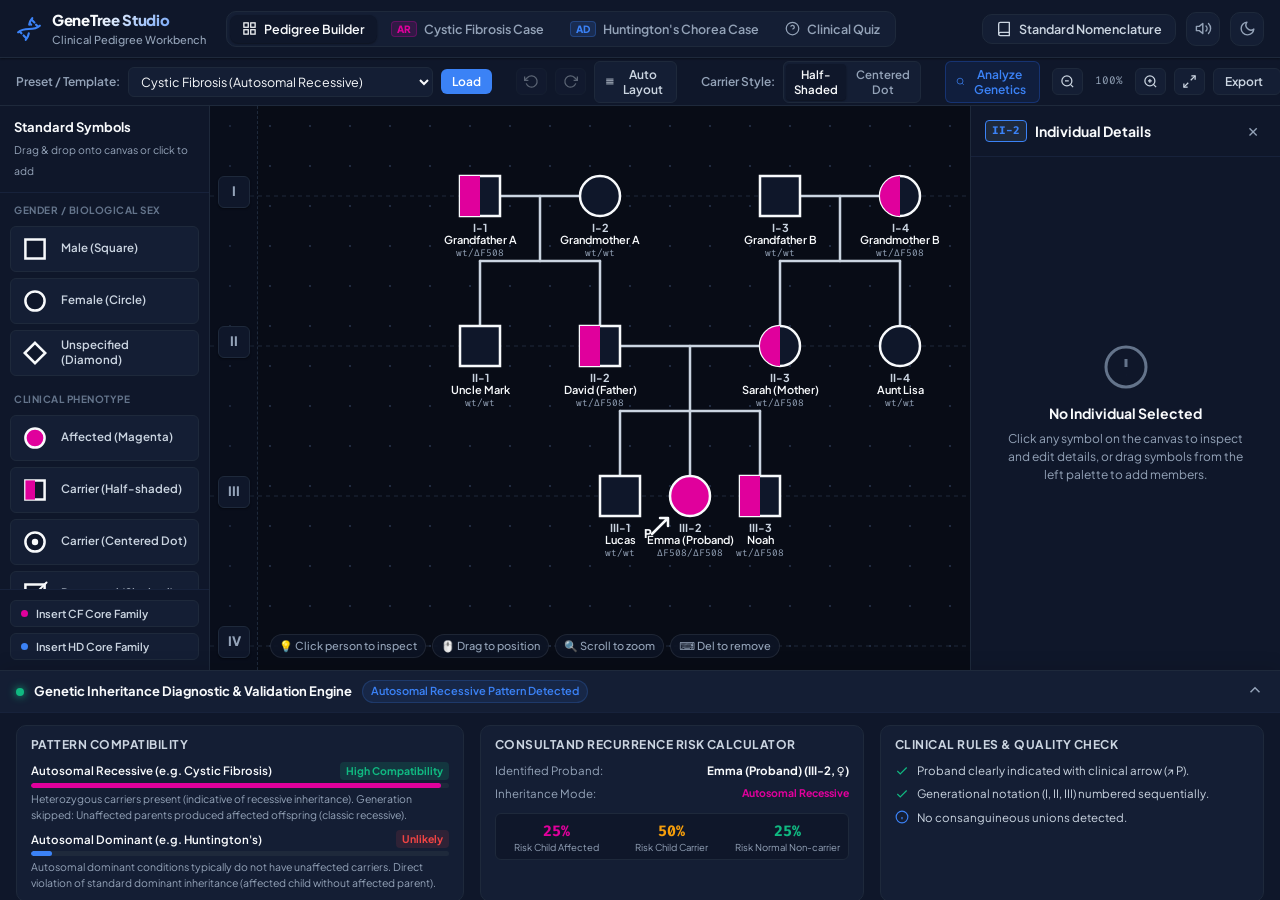
==== pedigree-chart-builder/index.html @ 5bddc360 "feat: implement clinical pedigree chart builder and genetics workbench with interactive modules and " ====
<!DOCTYPE html>
<html lang="en">
<head>
  <meta charset="UTF-8">
  <meta name="viewport" content="width=device-width, initial-scale=1.0">
  <title>Clinical Pedigree Lab: Chart Builder & Genetics Workbench</title>
  <meta name="description" content="Interactive clinical pedigree chart builder based on international standard nomenclature. Construct, analyze, and diagnose genetic pedigrees featuring Cystic Fibrosis (autosomal recessive) and Huntington's Chorea (autosomal dominant).">
  
  <!-- Modern Typography -->
  <link rel="preconnect" href="https://fonts.googleapis.com">
  <link rel="preconnect" href="https://fonts.gstatic.com" crossorigin>
  <link href="https://fonts.googleapis.com/css2?family=Fira+Code:wght@400;500;600&family=Plus+Jakarta+Sans:wght@400;500;600;700;800&display=swap" rel="stylesheet">
  
  <!-- Inline SVG Favicon -->
  <link rel="icon" href="data:image/svg+xml,<svg xmlns='http://www.w3.org/2000/svg' viewBox='0 0 32 32'><rect x='4' y='4' width='24' height='24' fill='%23d800a6' rx='3'/></svg>">
  
  <link rel="stylesheet" href="style.css">
</head>
<body data-theme="dark">
  <!-- Top Navigation & Global Controls -->
  <header class="app-header">
    <div class="header-left">
      <div class="brand-badge" title="Clinical Pedigree Studio">
        <svg class="dna-icon" viewBox="0 0 24 24" fill="none" stroke="currentColor" stroke-width="2" stroke-linecap="round" stroke-linejoin="round" aria-hidden="true">
          <path d="M2 15c6.667-6 13.333 0 20-6"></path>
          <path d="M9 22c1.798-1.998 2.518-3.995 2.807-5.993"></path>
          <path d="M15 2c-1.798 1.998-2.518 3.995-2.807 5.993"></path>
          <path d="M17 6l-2.5-2.5"></path>
          <path d="M14 8l-1-1"></path>
          <path d="M7 18l2.5 2.5"></path>
          <path d="M3.5 14.5L5 16"></path>
          <path d="M20 9.5L18.5 8"></path>
        </svg>
        <div class="brand-text">
          <span class="brand-title">GeneTree Studio</span>
          <span class="brand-subtitle">Clinical Pedigree Workbench</span>
        </div>
      </div>

      <nav class="mode-nav" role="tablist" aria-label="Application Modules">
        <button id="tab-builder" class="nav-tab active" role="tab" aria-selected="true" aria-controls="view-builder" tabindex="0">
          <svg viewBox="0 0 24 24" fill="none" stroke="currentColor" stroke-width="2" class="tab-icon"><rect x="3" y="3" width="7" height="7"></rect><rect x="14" y="3" width="7" height="7"></rect><rect x="14" y="14" width="7" height="7"></rect><rect x="3" y="14" width="7" height="7"></rect></svg>
          <span>Pedigree Builder</span>
        </button>
        <button id="tab-cf" class="nav-tab" role="tab" aria-selected="false" aria-controls="view-cf" tabindex="-1">
          <span class="case-badge recessive">AR</span>
          <span>Cystic Fibrosis Case</span>
        </button>
        <button id="tab-hd" class="nav-tab" role="tab" aria-selected="false" aria-controls="view-hd" tabindex="-1">
          <span class="case-badge dominant">AD</span>
          <span>Huntington's Chorea Case</span>
        </button>
        <button id="tab-quiz" class="nav-tab" role="tab" aria-selected="false" aria-controls="view-quiz" tabindex="-1">
          <svg viewBox="0 0 24 24" fill="none" stroke="currentColor" stroke-width="2" class="tab-icon"><circle cx="12" cy="12" r="10"></circle><path d="M9.09 9a3 3 0 0 1 5.83 1c0 2-3 3-3 3"></path><line x1="12" y1="17" x2="12.01" y2="17"></line></svg>
          <span>Clinical Quiz</span>
        </button>
      </nav>
    </div>

    <div class="header-right">
      <button id="btn-open-nomenclature" class="header-btn secondary" aria-haspopup="dialog" aria-expanded="false" title="Standard Clinical Pedigree Nomenclature Guide">
        <svg viewBox="0 0 24 24" fill="none" stroke="currentColor" stroke-width="2" stroke-linecap="round" stroke-linejoin="round" aria-hidden="true">
          <path d="M4 19.5A2.5 2.5 0 0 1 6.5 17H20"></path>
          <path d="M6.5 2H20v20H6.5A2.5 2.5 0 0 1 4 19.5v-15A2.5 2.5 0 0 1 6.5 2z"></path>
        </svg>
        <span>Standard Nomenclature</span>
      </button>

      <button id="btn-toggle-sound" class="icon-btn" aria-label="Toggle Sound Effects" title="Sound Effects">
        <svg id="icon-sound-on" viewBox="0 0 24 24" fill="none" stroke="currentColor" stroke-width="2" stroke-linecap="round" stroke-linejoin="round">
          <polygon points="11 5 6 9 2 9 2 15 6 15 11 19 11 5"></polygon>
          <path d="M19.07 4.93a10 10 0 0 1 0 14.14M15.54 8.46a5 5 0 0 1 0 7.07"></path>
        </svg>
        <svg id="icon-sound-off" class="hidden" viewBox="0 0 24 24" fill="none" stroke="currentColor" stroke-width="2" stroke-linecap="round" stroke-linejoin="round">
          <polygon points="11 5 6 9 2 9 2 15 6 15 11 19 11 5"></polygon>
          <line x1="23" y1="9" x2="17" y2="15"></line>
          <line x1="17" y1="9" x2="23" y2="15"></line>
        </svg>
      </button>

      <button id="btn-toggle-theme" class="icon-btn" aria-label="Toggle Dark/Light Mode" title="Toggle Theme">
        <svg id="icon-sun" class="hidden" viewBox="0 0 24 24" fill="none" stroke="currentColor" stroke-width="2" stroke-linecap="round" stroke-linejoin="round">
          <circle cx="12" cy="12" r="5"></circle>
          <line x1="12" y1="1" x2="12" y2="3"></line>
          <line x1="12" y1="21" x2="12" y2="23"></line>
          <line x1="4.22" y1="4.22" x2="5.64" y2="5.64"></line>
          <line x1="18.36" y1="18.36" x2="19.78" y2="19.78"></line>
          <line x1="1" y1="12" x2="3" y2="12"></line>
          <line x1="21" y1="12" x2="23" y2="12"></line>
          <line x1="4.22" y1="19.78" x2="5.64" y2="18.36"></line>
          <line x1="18.36" y1="5.64" x2="19.78" y2="4.22"></line>
        </svg>
        <svg id="icon-moon" viewBox="0 0 24 24" fill="none" stroke="currentColor" stroke-width="2" stroke-linecap="round" stroke-linejoin="round">
          <path d="M21 12.79A9 9 0 1 1 11.21 3 7 7 0 0 0 21 12.79z"></path>
        </svg>
      </button>
    </div>
  </header>

  <!-- Live Announcer for Screen Readers -->
  <div id="live-announcer" class="sr-only" role="status" aria-live="polite" aria-atomic="true"></div>

  <!-- Main Container -->
  <main class="app-main">
    
    <!-- =========================================================================
         VIEW 1: PEDIGREE BUILDER CANVAS
         ========================================================================= -->
    <section id="view-builder" class="view-panel active" role="tabpanel" aria-labelledby="tab-builder">
      <!-- Builder Sub-Header Toolbar -->
      <div class="canvas-toolbar">
        <div class="toolbar-group">
          <label for="template-select" class="toolbar-label">Preset / Template:</label>
          <select id="template-select" class="select-control">
            <option value="cf-standard">Cystic Fibrosis (Autosomal Recessive)</option>
            <option value="hd-standard">Huntington's Chorea (Autosomal Dominant)</option>
            <option value="cf-consanguinity">CF with Consanguineous Mating (Double Line)</option>
            <option value="3-gen-blank">Blank 3-Generation Family</option>
            <option value="empty">Empty Canvas (Start from scratch)</option>
          </select>
          <button id="btn-load-template" class="btn-sm primary" title="Load selected template into canvas">Load</button>
        </div>

        <div class="toolbar-divider"></div>

        <div class="toolbar-group">
          <button id="btn-undo" class="tool-btn icon-only" title="Undo (Ctrl+Z)" disabled>
            <svg viewBox="0 0 24 24" fill="none" stroke="currentColor" stroke-width="2"><polyline points="1 4 1 10 7 10"></polyline><path d="M3.51 15a9 9 0 1 0 2.13-9.36L1 10"></path></svg>
          </button>
          <button id="btn-redo" class="tool-btn icon-only" title="Redo (Ctrl+Y)" disabled>
            <svg viewBox="0 0 24 24" fill="none" stroke="currentColor" stroke-width="2"><polyline points="23 4 23 10 17 10"></polyline><path d="M20.49 15a9 9 0 1 1-2.12-9.36L23 10"></path></svg>
          </button>
          <button id="btn-auto-layout" class="tool-btn" title="Automatically arrange individuals by generation and family alignment">
            <svg viewBox="0 0 24 24" fill="none" stroke="currentColor" stroke-width="2"><line x1="21" y1="10" x2="3" y2="10"></line><line x1="21" y1="6" x2="3" y2="6"></line><line x1="21" y1="14" x2="3" y2="14"></line><line x1="21" y1="18" x2="3" y2="18"></line></svg>
            <span>Auto Layout</span>
          </button>
        </div>

        <div class="toolbar-divider"></div>

        <div class="toolbar-group">
          <label class="toolbar-label">Carrier Style:</label>
          <div class="segmented-control" role="radiogroup" aria-label="Carrier Display Style">
            <button id="carrier-style-half" class="segment-btn active" role="radio" aria-checked="true" title="Half-shaded symbol (left half filled)">Half-Shaded</button>
            <button id="carrier-style-dot" class="segment-btn" role="radio" aria-checked="false" title="Centered dot symbol">Centered Dot</button>
          </div>
        </div>

        <div class="toolbar-divider"></div>

        <div class="toolbar-group">
          <button id="btn-analyze-inheritance" class="tool-btn highlight" title="Analyze inheritance pattern (Autosomal Dominant vs Recessive vs X-linked)">
            <svg viewBox="0 0 24 24" fill="none" stroke="currentColor" stroke-width="2"><circle cx="11" cy="11" r="8"></circle><line x1="21" y1="21" x2="16.65" y2="16.65"></line></svg>
            <span>Analyze Genetics</span>
          </button>
        </div>

        <div class="toolbar-group ml-auto">
          <button id="btn-zoom-out" class="tool-btn icon-only" title="Zoom Out (-)">
            <svg viewBox="0 0 24 24" fill="none" stroke="currentColor" stroke-width="2"><circle cx="11" cy="11" r="8"></circle><line x1="21" y1="21" x2="16.65" y2="16.65"></line><line x1="8" y1="11" x2="14" y2="11"></line></svg>
          </button>
          <span id="zoom-level-text" class="zoom-text">100%</span>
          <button id="btn-zoom-in" class="tool-btn icon-only" title="Zoom In (+)">
            <svg viewBox="0 0 24 24" fill="none" stroke="currentColor" stroke-width="2"><circle cx="11" cy="11" r="8"></circle><line x1="21" y1="21" x2="16.65" y2="16.65"></line><line x1="11" y1="8" x2="11" y2="14"></line><line x1="8" y1="11" x2="14" y2="11"></line></svg>
          </button>
          <button id="btn-reset-view" class="tool-btn icon-only" title="Fit to Screen (0)">
            <svg viewBox="0 0 24 24" fill="none" stroke="currentColor" stroke-width="2"><polyline points="15 3 21 3 21 9"></polyline><polyline points="9 21 3 21 3 15"></polyline><line x1="21" y1="3" x2="14" y2="10"></line><line x1="3" y1="21" x2="10" y2="14"></line></svg>
          </button>
          
          <div class="export-dropdown-wrapper">
            <button id="btn-export-menu" class="btn-sm secondary" aria-haspopup="menu" aria-expanded="false">
              <span>Export</span>
              <svg viewBox="0 0 24 24" fill="none" stroke="currentColor" stroke-width="2" class="chevron"><polyline points="6 9 12 15 18 9"></polyline></svg>
            </button>
            <div id="export-menu" class="dropdown-menu hidden" role="menu">
              <button id="btn-export-svg" class="dropdown-item" role="menuitem">Download as SVG Vector</button>
              <button id="btn-export-png" class="dropdown-item" role="menuitem">Download as High-Res PNG</button>
              <button id="btn-export-json" class="dropdown-item" role="menuitem">Export Pedigree JSON</button>
              <label class="dropdown-item file-upload-item" role="menuitem">
                Import Pedigree JSON
                <input type="file" id="input-import-json" accept=".json" class="sr-only">
              </label>
              <div class="dropdown-separator"></div>
              <button id="btn-print-pedigree" class="dropdown-item" role="menuitem">Print Pedigree Report</button>
            </div>
          </div>
        </div>
      </div>

      <!-- Main Interactive Workbench Work Area -->
      <div class="builder-workspace">
        
        <!-- Left Dock: Symbol Palette matching the Prompt's Reference Image -->
        <aside class="symbol-palette" aria-label="Clinical Symbol Palette">
          <div class="palette-header">
            <h3>Standard Symbols</h3>
            <span class="palette-hint">Drag & drop onto canvas or click to add</span>
          </div>

          <div class="palette-grid">
            <!-- Sex / Gender Shapes -->
            <div class="palette-section-title">Gender / Biological Sex</div>
            
            <button class="palette-item" data-action="add-person" data-sex="male" data-status="unaffected" title="Add Male (Square)">
              <svg viewBox="0 0 50 50" class="palette-svg">
                <rect x="10" y="10" width="30" height="30" class="sym-shape sym-unshaded"></rect>
              </svg>
              <span class="palette-label">Male (Square)</span>
            </button>

            <button class="palette-item" data-action="add-person" data-sex="female" data-status="unaffected" title="Add Female (Circle)">
              <svg viewBox="0 0 50 50" class="palette-svg">
                <circle cx="25" cy="25" r="15" class="sym-shape sym-unshaded"></circle>
              </svg>
              <span class="palette-label">Female (Circle)</span>
            </button>

            <button class="palette-item" data-action="add-person" data-sex="unspecified" data-status="unaffected" title="Add Unspecified Sex (Diamond)">
              <svg viewBox="0 0 50 50" class="palette-svg">
                <polygon points="25,9 41,25 25,41 9,25" class="sym-shape sym-unshaded"></polygon>
              </svg>
              <span class="palette-label">Unspecified (Diamond)</span>
            </button>

            <!-- Phenotype States -->
            <div class="palette-section-title">Clinical Phenotype</div>

            <button class="palette-item" data-action="add-person" data-sex="female" data-status="affected" title="Add Affected Individual (Magenta Shaded)">
              <svg viewBox="0 0 50 50" class="palette-svg">
                <circle cx="25" cy="25" r="15" class="sym-shape sym-affected"></circle>
              </svg>
              <span class="palette-label">Affected (Magenta)</span>
            </button>

            <button class="palette-item" data-action="add-person" data-sex="male" data-status="carrier" title="Add Heterozygous Carrier (Half-shaded / Dot)">
              <svg viewBox="0 0 50 50" class="palette-svg">
                <rect x="10" y="10" width="30" height="30" class="sym-shape sym-unshaded"></rect>
                <path d="M 10 10 L 25 10 L 25 40 L 10 40 Z" class="sym-carrier-half"></path>
              </svg>
              <span class="palette-label">Carrier (Half-shaded)</span>
            </button>

            <button class="palette-item" data-action="add-person" data-sex="female" data-status="carrier" data-carrier-dot="true" title="Add Carrier with Centered Dot">
              <svg viewBox="0 0 50 50" class="palette-svg">
                <circle cx="25" cy="25" r="15" class="sym-shape sym-unshaded"></circle>
                <circle cx="25" cy="25" r="5" class="sym-dot"></circle>
              </svg>
              <span class="palette-label">Carrier (Centered Dot)</span>
            </button>

            <button class="palette-item" data-action="add-person" data-sex="male" data-deceased="true" title="Add Deceased Individual (Diagonal Slash)">
              <svg viewBox="0 0 50 50" class="palette-svg">
                <rect x="10" y="10" width="30" height="30" class="sym-shape sym-unshaded"></rect>
                <line x1="7" y1="43" x2="43" y2="7" class="sym-slash"></line>
              </svg>
              <span class="palette-label">Deceased (Slashed)</span>
            </button>

            <button class="palette-item" data-action="add-person" data-sex="female" data-proband="true" title="Add Proband / Consultand (Arrow ↗)">
              <svg viewBox="0 0 50 50" class="palette-svg">
                <circle cx="28" cy="22" r="14" class="sym-shape sym-unshaded"></circle>
                <path d="M 5 45 L 18 32 M 8 32 L 18 32 L 18 42" class="sym-arrow" stroke-width="2.5"></path>
                <text x="3" y="36" class="sym-p-text" font-size="10" font-weight="bold">P</text>
              </svg>
              <span class="palette-label">Proband (Arrow ↗)</span>
            </button>

            <!-- Relationships & Unions -->
            <div class="palette-section-title">Relationships</div>

            <button class="palette-item" data-action="connect-mode" data-conn-type="mating" title="Connect two individuals with a single horizontal line (Mating)">
              <svg viewBox="0 0 50 50" class="palette-svg">
                <rect x="6" y="17" width="14" height="14" class="sym-shape sym-unshaded"></rect>
                <line x1="20" y1="24" x2="30" y2="24" class="sym-line"></line>
                <circle cx="37" cy="24" r="7" class="sym-shape sym-unshaded"></circle>
              </svg>
              <span class="palette-label">Single Line: Mating</span>
            </button>

            <button class="palette-item" data-action="connect-mode" data-conn-type="consanguinity" title="Connect two individuals with a double horizontal line (Consanguinity)">
              <svg viewBox="0 0 50 50" class="palette-svg">
                <rect x="6" y="17" width="14" height="14" class="sym-shape sym-unshaded"></rect>
                <line x1="20" y1="22" x2="30" y2="22" class="sym-line"></line>
                <line x1="20" y1="26" x2="30" y2="26" class="sym-line"></line>
                <circle cx="37" cy="24" r="7" class="sym-shape sym-unshaded"></circle>
              </svg>
              <span class="palette-label">Double Line: Consanguinity</span>
            </button>
          </div>

          <div class="palette-footer">
            <button id="btn-quick-cf-insert" class="quick-preset-btn" title="Quickly inject Cystic Fibrosis family core">
              <span class="dot cf-dot"></span> Insert CF Core Family
            </button>
            <button id="btn-quick-hd-insert" class="quick-preset-btn" title="Quickly inject Huntington's family core">
              <span class="dot hd-dot"></span> Insert HD Core Family
            </button>
          </div>
        </aside>

        <!-- Center: Interactive SVG Canvas -->
        <div class="canvas-viewport-container" id="canvas-container">
          <!-- Generation Labels Rail (Left) -->
          <div class="generation-rail" id="generation-rail" aria-hidden="true">
            <div class="gen-marker gen-i"><span>I</span></div>
            <div class="gen-marker gen-ii"><span>II</span></div>
            <div class="gen-marker gen-iii"><span>III</span></div>
            <div class="gen-marker gen-iv"><span>IV</span></div>
          </div>

          <!-- Main SVG Canvas Engine -->
          <svg id="pedigree-svg" class="pedigree-svg-surface" width="100%" height="100%" tabIndex="0" aria-label="Interactive Pedigree Chart Canvas. Use mouse or touch to pan, zoom, and arrange individuals. Press Tab to cycle through members.">
            <!-- Grid Pattern -->
            <defs>
              <pattern id="grid-dots" width="40" height="40" patternUnits="userSpaceOnUse">
                <circle cx="20" cy="20" r="1" fill="var(--grid-dot-color)"></circle>
              </pattern>
              
              <!-- Arrowhead Marker for Proband -->
              <marker id="proband-arrowhead" markerWidth="8" markerHeight="8" refX="7" refY="4" orient="auto">
                <path d="M 0 0 L 8 4 L 0 8 Z" fill="var(--symbol-stroke)"></path>
              </marker>

              <!-- Subtle Drop Shadow Filter for Selected Elements -->
              <filter id="node-glow" x="-20%" y="-20%" width="140%" height="140%">
                <feDropShadow dx="0" dy="4" stdDeviation="6" flood-color="var(--primary)" flood-opacity="0.3"></feDropShadow>
              </filter>
            </defs>

            <!-- Background Grid Surface -->
            <rect width="100%" height="100%" fill="url(#grid-dots)" class="svg-bg-grid"></rect>

            <!-- Transform Root Group (for Pan & Zoom) -->
            <g id="canvas-transform-group" transform="matrix(1 0 0 1 0 0)">
              <!-- Generation Guidelines -->
              <g id="generation-guidelines" class="generation-guidelines"></g>

              <!-- Relationship Lines Layer (Matings, Consanguinity, Descendant Bars) -->
              <g id="layer-connections" class="layer-connections"></g>

              <!-- Individuals Layer (Square, Circle, Diamond, Slashes, Arrows) -->
              <g id="layer-nodes" class="layer-nodes"></g>

              <!-- Drag Preview / Connect Line Layer -->
              <g id="layer-interaction" class="layer-interaction"></g>
            </g>
          </svg>

          <!-- Floating Context Quick-Actions (Appears above selected individual) -->
          <div id="node-quick-bar" class="node-quick-bar hidden" role="toolbar" aria-label="Individual Actions">
            <button id="qbtn-add-partner" class="quick-action-btn" title="Add partner / mating">
              <svg viewBox="0 0 24 24" fill="none" stroke="currentColor" stroke-width="2"><path d="M16 21v-2a4 4 0 0 0-4-4H5a4 4 0 0 0-4 4v2"></path><circle cx="8.5" cy="7" r="4"></circle><line x1="20" y1="8" x2="20" y2="14"></line><line x1="23" y1="11" x2="17" y2="11"></line></svg>
              <span>+ Partner</span>
            </button>
            <button id="qbtn-add-child" class="quick-action-btn" title="Add child to this mating">
              <svg viewBox="0 0 24 24" fill="none" stroke="currentColor" stroke-width="2"><path d="M12 5v14M5 12h14"></path></svg>
              <span>+ Child</span>
            </button>
            <button id="qbtn-add-parents" class="quick-action-btn" title="Add parents to this individual">
              <svg viewBox="0 0 24 24" fill="none" stroke="currentColor" stroke-width="2"><path d="M18 15l-6-6-6 6"></path></svg>
              <span>+ Parents</span>
            </button>
            <button id="qbtn-toggle-affected" class="quick-action-btn magenta" title="Toggle clinical affected status (Magenta)">
              <span class="magenta-square"></span>
              <span>Affected</span>
            </button>
            <button id="qbtn-toggle-carrier" class="quick-action-btn" title="Toggle carrier status">
              <span class="carrier-icon-mini"></span>
              <span>Carrier</span>
            </button>
            <button id="qbtn-toggle-proband" class="quick-action-btn" title="Toggle Proband arrow">
              <span>↗ P</span>
            </button>
            <button id="qbtn-delete" class="quick-action-btn danger" title="Delete individual (Del)">
              <svg viewBox="0 0 24 24" fill="none" stroke="currentColor" stroke-width="2"><polyline points="3 6 5 6 21 6"></polyline><path d="M19 6v14a2 2 0 0 1-2 2H7a2 2 0 0 1-2-2V6m3 0V4a2 2 0 0 1 2-2h4a2 2 0 0 1 2 2v2"></path></svg>
            </button>
          </div>

          <!-- Bottom Canvas Instructions Badge -->
          <div class="canvas-hints-badge">
            <span class="hint-pill">💡 Click person to inspect</span>
            <span class="hint-pill">🖱️ Drag to position</span>
            <span class="hint-pill">🔍 Scroll to zoom</span>
            <span class="hint-pill">⌨️ Del to remove</span>
          </div>
        </div>

        <!-- Right Dock: Clinical Inspector & Individual Properties -->
        <aside class="clinical-inspector" id="clinical-inspector" aria-label="Clinical Member Inspector">
          <div class="inspector-header">
            <div class="inspector-title-wrap">
              <span id="insp-badge-id" class="gen-badge">II-2</span>
              <h3 id="insp-title">Individual Details</h3>
            </div>
            <button id="btn-close-inspector" class="icon-btn-close" aria-label="Close Inspector">✕</button>
          </div>

          <div id="inspector-content" class="inspector-content">
            <!-- Selected Member Form -->
            <form id="form-edit-member" class="inspector-form" onsubmit="return false;">
              <!-- Identification -->
              <div class="form-group">
                <label for="input-member-name" class="form-label">Clinical Identifier / Name</label>
                <input type="text" id="input-member-name" class="text-input" placeholder="e.g. Emma, Consultand, II-2">
              </div>

              <!-- Biological Sex (Image symbols: Square, Circle, Diamond) -->
              <div class="form-group">
                <label class="form-label" id="label-biological-sex">Biological Sex (Symbol Shape)</label>
                <div class="sex-selector-row" role="radiogroup" aria-labelledby="label-biological-sex">
                  <label class="sex-option">
                    <input type="radio" name="member-sex" value="male" id="sex-male" aria-label="Male (Square)">
                    <span class="sex-card">
                      <svg viewBox="0 0 30 30" class="mini-svg"><rect x="5" y="5" width="20" height="20" stroke="currentColor" stroke-width="2" fill="none"></rect></svg>
                      <span>Male</span>
                    </span>
                  </label>
                  <label class="sex-option">
                    <input type="radio" name="member-sex" value="female" id="sex-female" aria-label="Female (Circle)">
                    <span class="sex-card">
                      <svg viewBox="0 0 30 30" class="mini-svg"><circle cx="15" cy="15" r="10" stroke="currentColor" stroke-width="2" fill="none"></circle></svg>
                      <span>Female</span>
                    </span>
                  </label>
                  <label class="sex-option">
                    <input type="radio" name="member-sex" value="unspecified" id="sex-unspecified" aria-label="Unspecified Sex (Diamond)">
                    <span class="sex-card">
                      <svg viewBox="0 0 30 30" class="mini-svg"><polygon points="15,4 26,15 15,26 4,15" stroke="currentColor" stroke-width="2" fill="none"></polygon></svg>
                      <span>Unspecified</span>
                    </span>
                  </label>
                </div>
              </div>

              <!-- Phenotypic Clinical Status (Image symbols: Unshaded, Shaded Magenta, Half-shaded) -->
              <div class="form-group">
                <label class="form-label" id="label-phenotypic-status">Phenotypic Status (Clinical Manifestation)</label>
                <div class="status-selector-column" role="radiogroup" aria-labelledby="label-phenotypic-status">
                  <label class="status-option">
                    <input type="radio" name="member-status" value="unaffected" id="status-unaffected" aria-label="Unaffected (Unshaded)">
                    <span class="status-card">
                      <span class="status-indicator unaffected"></span>
                      <div class="status-text-wrap">
                        <strong>Unaffected (Unshaded)</strong>
                        <span>No clinical symptoms of disorder</span>
                      </div>
                    </span>
                  </label>

                  <label class="status-option">
                    <input type="radio" name="member-status" value="affected" id="status-affected" aria-label="Affected (Shaded Magenta)">
                    <span class="status-card">
                      <span class="status-indicator affected-magenta"></span>
                      <div class="status-text-wrap">
                        <strong>Affected (Shaded Magenta)</strong>
                        <span>Expresses clinical disease phenotype</span>
                      </div>
                    </span>
                  </label>

                  <label class="status-option">
                    <input type="radio" name="member-status" value="carrier" id="status-carrier" aria-label="Heterozygous Carrier (Half-shaded or Dot)">
                    <span class="status-card">
                      <span class="status-indicator carrier-half"></span>
                      <div class="status-text-wrap">
                        <strong>Heterozygous Carrier</strong>
                        <span>Unaffected carrier (half-shaded / dot)</span>
                      </div>
                    </span>
                  </label>
                </div>
              </div>

              <!-- Modifiers: Deceased (Slash) and Proband (Arrow) -->
              <div class="form-group">
                <label class="form-label">Clinical Modifiers</label>
                <div class="modifier-checkboxes">
                  <label class="checkbox-card">
                    <input type="checkbox" id="check-deceased" aria-label="Deceased individual (Diagonal Slash)">
                    <span class="check-box-custom"></span>
                    <div class="mod-label-text">
                      <span class="mod-title">Deceased (Slashed Symbol ⧄)</span>
                      <span class="mod-desc">Individual has passed away</span>
                    </div>
                  </label>

                  <label class="checkbox-card">
                    <input type="checkbox" id="check-proband" aria-label="Proband or Consultand (Arrow P)">
                    <span class="check-box-custom"></span>
                    <div class="mod-label-text">
                      <span class="mod-title">Proband / Index Case (Arrow ↗ P)</span>
                      <span class="mod-desc">Person bringing family to medical attention</span>
                    </div>
                  </label>
                </div>
              </div>

              <!-- Clinical Genetic Annotations -->
              <div class="form-row">
                <div class="form-group col-6">
                  <label for="input-member-age" class="form-label">Age / Year</label>
                  <input type="text" id="input-member-age" class="text-input" placeholder="e.g. 34y or d. 58y">
                </div>
                <div class="form-group col-6">
                  <label for="input-member-genotype" class="form-label">Genotype Label</label>
                  <input type="text" id="input-member-genotype" class="text-input mono" placeholder="e.g. wt/ΔF508, Hh">
                </div>
              </div>

              <!-- Clinical Phenotype Notes -->
              <div class="form-group">
                <label for="input-member-notes" class="form-label">Clinical Phenotype / Genetic Notes</label>
                <textarea id="input-member-notes" class="textarea-input" rows="2" placeholder="e.g. Diagnosed via sweat chloride test at 6 months; recurrent pneumonia."></textarea>
              </div>

              <!-- Quick Generation Tier Selector -->
              <div class="form-group">
                <label for="select-generation" class="form-label">Generational Row (Roman Numeral)</label>
                <select id="select-generation" class="select-control">
                  <option value="1">Generation I (Grandparents / Oldest)</option>
                  <option value="2">Generation II (Parents / Aunts / Uncles)</option>
                  <option value="3">Generation III (Offspring / Consultand)</option>
                  <option value="4">Generation IV (Great-grandchildren)</option>
                </select>
              </div>

              <!-- Relationships on Canvas -->
              <div class="inspector-relationships">
                <div class="section-subheading">Family Connections</div>
                <div class="rel-button-grid">
                  <button type="button" id="btn-add-partner-insp" class="btn-sm secondary">+ Add Partner</button>
                  <button type="button" id="btn-add-child-insp" class="btn-sm secondary">+ Add Child</button>
                  <button type="button" id="btn-add-parents-insp" class="btn-sm secondary">+ Add Parents</button>
                  <button type="button" id="btn-toggle-consanguinity-insp" class="btn-sm secondary" title="Toggle double horizontal line with partner">Toggle Consanguinity</button>
                </div>
              </div>

              <!-- Danger Action -->
              <div class="inspector-actions">
                <button type="button" id="btn-delete-member" class="btn-sm danger-full">Delete This Individual</button>
              </div>
            </form>

            <!-- Empty Inspector State -->
            <div id="inspector-empty" class="inspector-empty hidden">
              <svg viewBox="0 0 24 24" fill="none" stroke="currentColor" stroke-width="1.5" class="empty-icon"><circle cx="12" cy="12" r="10"></circle><line x1="12" y1="8" x2="12" y2="12"></line><line x1="12" y1="16" x2="12.01" y2="16"></line></svg>
              <h4>No Individual Selected</h4>
              <p>Click any symbol on the canvas to inspect and edit details, or drag symbols from the left palette to add members.</p>
            </div>
          </div>
        </aside>

      </div>

      <!-- Bottom Genetic Analyzer Drawer / Card -->
      <section class="analysis-drawer" id="analysis-drawer" aria-label="Pedigree Inheritance Analysis">
        <div class="drawer-header" id="drawer-toggle">
          <div class="drawer-title-wrap">
            <span class="analyzer-pulse"></span>
            <h3>Genetic Inheritance Diagnostic & Validation Engine</h3>
            <span id="diagnostic-summary-badge" class="badge-status-neutral">Analyzing Family Tree...</span>
          </div>
          <button id="btn-minimize-drawer" class="icon-btn-toggle" aria-expanded="true" title="Toggle Analysis Panel">
            <svg viewBox="0 0 24 24" fill="none" stroke="currentColor" stroke-width="2" class="chevron"><polyline points="18 15 12 9 6 15"></polyline></svg>
          </button>
        </div>

        <div class="drawer-body" id="drawer-body">
          <div class="analysis-grid">
            <!-- Evaluated Pattern Card -->
            <div class="analysis-card">
              <h4>Pattern Compatibility</h4>
              <div class="pattern-score-list" id="pattern-score-list">
                <!-- Dynamically populated scores -->
                <div class="pattern-item ar-item">
                  <div class="pattern-item-head">
                    <span class="pattern-name">Autosomal Recessive (e.g. Cystic Fibrosis)</span>
                    <span class="pattern-probability prob-high" id="score-ar">High Compatibility</span>
                  </div>
                  <div class="progress-bar-bg"><div class="progress-bar-fill" id="bar-ar" style="width: 85%;"></div></div>
                  <p class="pattern-clues" id="clues-ar">Unaffected parents (carriers) have affected offspring; horizontal inheritance pattern.</p>
                </div>

                <div class="pattern-item ad-item">
                  <div class="pattern-item-head">
                    <span class="pattern-name">Autosomal Dominant (e.g. Huntington's)</span>
                    <span class="pattern-probability prob-low" id="score-ad">Unlikely</span>
                  </div>
                  <div class="progress-bar-bg"><div class="progress-bar-fill" id="bar-ad" style="width: 15%;"></div></div>
                  <p class="pattern-clues" id="clues-ad">No vertical transmission; affected children do not have affected parents.</p>
                </div>
              </div>
            </div>

            <!-- Clinical Risk Assessment & Mendelian Odds -->
            <div class="analysis-card">
              <h4>Consultand Recurrence Risk Calculator</h4>
              <div class="risk-calc-display" id="risk-calc-display">
                <div class="risk-stat-row">
                  <span class="risk-stat-label">Identified Proband:</span>
                  <strong class="risk-stat-val" id="risk-proband-name">Emma (III-2, Affected ♀)</strong>
                </div>
                <div class="risk-stat-row">
                  <span class="risk-stat-label">Inheritance Mode:</span>
                  <span class="risk-stat-badge" id="risk-mode-badge">Autosomal Recessive</span>
                </div>
                <div class="risk-odds-box">
                  <div class="odds-unit">
                    <span class="odds-number text-magenta" id="odds-affected">25%</span>
                    <span class="odds-label">Risk Child Affected</span>
                  </div>
                  <div class="odds-unit">
                    <span class="odds-number text-carrier" id="odds-carrier">50%</span>
                    <span class="odds-label">Risk Child Carrier</span>
                  </div>
                  <div class="odds-unit">
                    <span class="odds-number text-unaffected" id="odds-wildtype">25%</span>
                    <span class="odds-label">Risk Normal Non-carrier</span>
                  </div>
                </div>
              </div>
            </div>

            <!-- Clinical Rules & Warnings -->
            <div class="analysis-card">
              <h4>Clinical Rules & Quality Check</h4>
              <ul class="clinical-check-list" id="clinical-check-list">
                <li class="check-item check-pass">
                  <svg viewBox="0 0 24 24" fill="none" stroke="currentColor" stroke-width="2" class="check-icon pass"><polyline points="20 6 9 17 4 12"></polyline></svg>
                  <span>Proband clearly indicated with clinical arrow (↗).</span>
                </li>
                <li class="check-item check-pass">
                  <svg viewBox="0 0 24 24" fill="none" stroke="currentColor" stroke-width="2" class="check-icon pass"><polyline points="20 6 9 17 4 12"></polyline></svg>
                  <span>Standard generation numbering (I, II, III) aligned.</span>
                </li>
                <li class="check-item check-info" id="consanguinity-warning">
                  <svg viewBox="0 0 24 24" fill="none" stroke="currentColor" stroke-width="2" class="check-icon info"><circle cx="12" cy="12" r="10"></circle><line x1="12" y1="16" x2="12" y2="12"></line><line x1="12" y1="8" x2="12.01" y2="8"></line></svg>
                  <span>No consanguineous unions detected in this pedigree.</span>
                </li>
              </ul>
            </div>
          </div>
        </div>
      </section>
    </section>


    <!-- =========================================================================
         VIEW 2: CYSTIC FIBROSIS CLINICAL CASE STUDY (AUTOSOMAL RECESSIVE)
         ========================================================================= -->
    <section id="view-cf" class="view-panel" role="tabpanel" aria-labelledby="tab-cf" hidden>
      <div class="case-study-container">
        <!-- Case Header -->
        <div class="case-study-hero cf-hero">
          <div class="case-hero-meta">
            <span class="case-pill recessive">Autosomal Recessive</span>
            <span class="gene-pill">Gene: <em>CFTR</em> (7q31.2)</span>
            <span class="mutation-pill">Common Variant: ΔF508 (c.1521_1523delCTT)</span>
          </div>
          <h2>Case 1: Cystic Fibrosis Pedigree Analysis</h2>
          <p class="case-lead">
            Explore how an autosomal recessive condition travels silently through unaffected heterozygous carriers across generations, manifesting only when both parents contribute a mutant allele.
          </p>
        </div>

        <div class="case-study-grid">
          <!-- Left Column: Pedigree & Interactive Legend -->
          <div class="case-card chart-view-card">
            <div class="case-card-header">
              <h3>Three-Generation Cystic Fibrosis Pedigree</h3>
              <div class="case-view-controls">
                <button id="btn-load-cf-into-builder" class="btn-sm primary">Open in Builder to Edit</button>
              </div>
            </div>

            <!-- Pre-rendered Interactive SVG Chart for CF -->
            <div class="pedigree-static-frame" id="cf-static-frame">
              <!-- Rendered via JS -->
            </div>

            <!-- Pedigree Legend specific to this case -->
            <div class="case-symbol-legend">
              <div class="legend-item">
                <svg viewBox="0 0 30 30" class="leg-svg"><rect x="5" y="5" width="20" height="20" class="sym-shape sym-unshaded"></rect></svg>
                <span>Unaffected Male (<em>CFTR</em> wt/wt)</span>
              </div>
              <div class="legend-item">
                <svg viewBox="0 0 30 30" class="leg-svg"><circle cx="15" cy="15" r="10" class="sym-shape sym-affected"></circle></svg>
                <span>Affected Female (<em>CFTR</em> ΔF508/ΔF508, Emma III-2)</span>
              </div>
              <div class="legend-item">
                <svg viewBox="0 0 30 30" class="leg-svg">
                  <rect x="5" y="5" width="20" height="20" class="sym-shape sym-unshaded"></rect>
                  <path d="M 5 5 L 15 5 L 15 25 L 5 25 Z" class="sym-carrier-half"></path>
                </svg>
                <span>Carrier Male (<em>CFTR</em> wt/ΔF508)</span>
              </div>
              <div class="legend-item">
                <svg viewBox="0 0 30 30" class="leg-svg">
                  <circle cx="15" cy="15" r="10" class="sym-shape sym-unshaded"></circle>
                  <path d="M 15 5 A 10 10 0 0 0 15 25 Z" class="sym-carrier-half"></path>
                </svg>
                <span>Carrier Female (<em>CFTR</em> wt/ΔF508)</span>
              </div>
              <div class="legend-item">
                <svg viewBox="0 0 30 30" class="leg-svg">
                  <circle cx="16" cy="14" r="9" class="sym-shape sym-unshaded"></circle>
                  <path d="M 4 28 L 11 21 M 6 21 L 11 21 L 11 26" class="sym-arrow" stroke-width="2"></path>
                  <text x="2" y="24" class="sym-p-text" font-size="8">P</text>
                </svg>
                <span>Proband (Index Case Emma)</span>
              </div>
            </div>
          </div>

          <!-- Right Column: Clinical Genetics & Punnett Square -->
          <div class="case-card clinical-depth-card">
            <div class="case-card-header">
              <h3>Clinical Synopsis & Mendelian Risk</h3>
            </div>

            <div class="case-patient-file">
              <div class="file-row">
                <span class="file-label">Proband:</span>
                <strong>Emma (III-2), 4-year-old female</strong>
              </div>
              <div class="file-row">
                <span class="file-label">Clinical Presentation:</span>
                <span>Meconium ileus at birth, failure to thrive, recurrent <em>Pseudomonas aeruginosa</em> bronchopulmonary infections, elevated sweat chloride (84 mmol/L, normal &lt;30).</span>
              </div>
              <div class="file-row">
                <span class="file-label">Molecular Confirmation:</span>
                <span>Homozygous for the ΔF508 deletion (Phe508del) in the <em>CFTR</em> gene, resulting in defective chloride transport across epithelial cells.</span>
              </div>
              <div class="file-row">
                <span class="file-label">Parental Genetics:</span>
                <span>Both parents (David II-2 and Sarah II-3) are completely asymptomatic but confirmed heterozygous carriers (wt/ΔF508).</span>
              </div>
            </div>

            <!-- Interactive Punnett Square -->
            <div class="punnett-section">
              <h4>Punnett Square: Carrier Mating (wt/ΔF508 × wt/ΔF508)</h4>
              <p class="punnett-desc">Click each quadrant to highlight how Mendelian segregation produces the 1:2:1 genotype ratio and 3:1 phenotype ratio:</p>
              
              <div class="punnett-table-wrap">
                <table class="punnett-table" aria-label="Punnett Square for Cystic Fibrosis">
                  <thead>
                    <tr>
                      <th class="empty-corner"></th>
                      <th scope="col" class="parent-allele">Mother Allele: <span>wt</span> (Normal)</th>
                      <th scope="col" class="parent-allele">Mother Allele: <span class="text-magenta">ΔF508</span> (Mutant)</th>
                    </tr>
                  </thead>
                  <tbody>
                    <tr>
                      <th scope="row" class="parent-allele">Father Allele:<br><span>wt</span> (Normal)</th>
                      <td class="punnett-cell wt-wt" tabindex="0" data-phenotype="normal">
                        <div class="genotype-tag">wt / wt</div>
                        <div class="cell-desc">Unaffected Non-Carrier (25%)</div>
                      </td>
                      <td class="punnett-cell carrier-cell" tabindex="0" data-phenotype="carrier">
                        <div class="genotype-tag">wt / ΔF508</div>
                        <div class="cell-desc">Unaffected Carrier (25%)</div>
                      </td>
                    </tr>
                    <tr>
                      <th scope="row" class="parent-allele">Father Allele:<br><span class="text-magenta">ΔF508</span> (Mutant)</th>
                      <td class="punnett-cell carrier-cell" tabindex="0" data-phenotype="carrier">
                        <div class="genotype-tag">wt / ΔF508</div>
                        <div class="cell-desc">Unaffected Carrier (25%)</div>
                      </td>
                      <td class="punnett-cell affected-cell" tabindex="0" data-phenotype="affected">
                        <div class="genotype-tag affected">ΔF508 / ΔF508</div>
                        <div class="cell-desc">Affected Cystic Fibrosis (25%)</div>
                      </td>
                    </tr>
                  </tbody>
                </table>
              </div>
            </div>

            <!-- Consanguinity Insight Accordion -->
            <div class="accordion-box">
              <details class="clinical-details">
                <summary class="details-summary">
                  <span class="summary-icon">💡</span>
                  <strong>Why Consanguinity Increases Autosomal Recessive Risk</strong>
                </summary>
                <div class="details-body">
                  <p>In standard pedigrees, a <strong>double horizontal line</strong> denotes consanguinity (mating between blood relatives, such as first or second cousins). Because related partners inherit segments of their genome identical-by-descent from a common ancestor, the probability that both partners carry the identical rare recessive mutation (like CFTR ΔF508) is substantially higher than in the general population.</p>
                  <button id="btn-demo-cf-consanguinity" class="btn-sm secondary mt-2">Load Consanguineous CF Pedigree</button>
                </div>
              </details>
            </div>

          </div>
        </div>
      </div>
    </section>


    <!-- =========================================================================
         VIEW 3: HUNTINGTON'S CHOREA CLINICAL CASE STUDY (AUTOSOMAL DOMINANT)
         ========================================================================= -->
    <section id="view-hd" class="view-panel" role="tabpanel" aria-labelledby="tab-hd" hidden>
      <div class="case-study-container">
        <!-- Case Header -->
        <div class="case-study-hero hd-hero">
          <div class="case-hero-meta">
            <span class="case-pill dominant">Autosomal Dominant</span>
            <span class="gene-pill">Gene: <em>HTT</em> (4p16.3)</span>
            <span class="mutation-pill">Trinucleotide CAG Repeat Expansion</span>
          </div>
          <h2>Case 2: Huntington's Chorea Pedigree Analysis</h2>
          <p class="case-lead">
            Explore vertical transmission in an autosomal dominant neurodegenerative disorder where every affected individual has an affected parent, and unaffected carriers do NOT exist in clinical practice.
          </p>
        </div>

        <div class="case-study-grid">
          <!-- Left Column: Pedigree & Interactive Legend -->
          <div class="case-card chart-view-card">
            <div class="case-card-header">
              <h3>Three-Generation Huntington's Chorea Pedigree</h3>
              <div class="case-view-controls">
                <button id="btn-load-hd-into-builder" class="btn-sm primary">Open in Builder to Edit</button>
              </div>
            </div>

            <!-- Pre-rendered Interactive SVG Chart for HD -->
            <div class="pedigree-static-frame" id="hd-static-frame">
              <!-- Rendered via JS -->
            </div>

            <!-- Pedigree Legend specific to this case -->
            <div class="case-symbol-legend">
              <div class="legend-item">
                <svg viewBox="0 0 30 30" class="leg-svg"><circle cx="15" cy="15" r="10" class="sym-shape sym-unshaded"></circle></svg>
                <span>Unaffected Female (<em>HTT</em> 18/19 CAG)</span>
              </div>
              <div class="legend-item">
                <svg viewBox="0 0 30 30" class="leg-svg"><circle cx="15" cy="15" r="10" class="sym-shape sym-affected"></circle></svg>
                <span>Affected Female (<em>HTT</em> 18/44 CAG, Mother II-1)</span>
              </div>
              <div class="legend-item">
                <svg viewBox="0 0 30 30" class="leg-svg">
                  <rect x="5" y="5" width="20" height="20" class="sym-shape sym-affected"></rect>
                  <line x1="3" y1="27" x2="27" y2="3" class="sym-slash"></line>
                </svg>
                <span>Deceased Affected Male (Grandfather I-1, d. 57)</span>
              </div>
              <div class="legend-item">
                <svg viewBox="0 0 30 30" class="leg-svg">
                  <rect x="16" y="14" width="18" height="18" class="sym-shape sym-unshaded"></rect>
                  <path d="M 4 28 L 11 21 M 6 21 L 11 21 L 11 26" class="sym-arrow" stroke-width="2"></path>
                  <text x="2" y="24" class="sym-p-text" font-size="8">P</text>
                </svg>
                <span>Proband / Consultand (Marcus III-2, 26y)</span>
              </div>
            </div>
          </div>

          <!-- Right Column: Clinical Genetics & Trinucleotide CAG Tracker -->
          <div class="case-card clinical-depth-card">
            <div class="case-card-header">
              <h3>Clinical Synopsis & Triplet Repeat Expansion</h3>
            </div>

            <div class="case-patient-file">
              <div class="file-row">
                <span class="file-label">Consultand (Proband):</span>
                <strong>Marcus (III-2), 26-year-old asymptomatic male</strong>
              </div>
              <div class="file-row">
                <span class="file-label">Reason for Consultation:</span>
                <span>Presents for pre-symptomatic predictive genetic counseling before starting a family. His mother (II-1, age 49) was recently diagnosed with Huntington's Chorea.</span>
              </div>
              <div class="file-row">
                <span class="file-label">Grandfather History:</span>
                <span>Grandfather (I-1) passed away at age 57 (slashed square ⧄) with severe progressive involuntary choreiform movements, executive dysfunction, and dementia.</span>
              </div>
              <div class="file-row">
                <span class="file-label">Prior Recurrence Risk:</span>
                <span>50% prior probability of having inherited the expanded <em>HTT</em> mutant allele from his affected mother.</span>
              </div>
            </div>

            <!-- CAG Repeat Diagnostic Threshold Scale -->
            <div class="cag-scale-container">
              <h4>CAG Repeat Length & Clinical Outcome Scale</h4>
              <div class="cag-meter">
                <div class="cag-segment seg-normal" title="Normal: 10-26 CAG Repeats">
                  <span class="cag-range">10 - 26 CAG</span>
                  <span class="cag-name">Normal (Unaffected)</span>
                </div>
                <div class="cag-segment seg-intermediate" title="Intermediate: 27-35 CAG Repeats">
                  <span class="cag-range">27 - 35 CAG</span>
                  <span class="cag-name">Intermediate (Normal)</span>
                </div>
                <div class="cag-segment seg-reduced" title="Reduced Penetrance: 36-39 CAG Repeats">
                  <span class="cag-range">36 - 39 CAG</span>
                  <span class="cag-name">Reduced Penetrance</span>
                </div>
                <div class="cag-segment seg-full" title="Full Penetrance: 40+ CAG Repeats">
                  <span class="cag-range">40 - 120+ CAG</span>
                  <span class="cag-name">Full Penetrance (Affected)</span>
                </div>
              </div>
              <div class="cag-marker-legend">
                <span class="cag-pointer-tag mom-tag">Mother (II-1): 44 CAG repeats (Full Penetrance, Chorea)</span>
              </div>
            </div>

            <!-- Autosomal Dominant Clinical Rules -->
            <div class="dominant-rules-card">
              <h4>Hallmarks of Autosomal Dominant Inheritance</h4>
              <ul class="hallmark-list">
                <li>
                  <strong>Vertical Transmission:</strong> Affected individuals are present in consecutive generations (I &rarr; II &rarr; III). Does <em>not</em> typically skip generations.
                </li>
                <li>
                  <strong>Equal Sex Distribution:</strong> Males and females have an equal 50% probability of receiving the mutant allele from an affected parent.
                </li>
                <li>
                  <strong>Absence of Unaffected Carriers:</strong> Anyone who inherits an expanded allele (&ge;40 repeats) will eventually develop the clinical phenotype if they live to the age of onset. Heterozygotes are affected.
                </li>
                <li>
                  <strong>Anticipation:</strong> Paternal transmission of the mutant allele can lead to further trinucleotide repeat expansion, causing earlier age of onset in subsequent generations.
                </li>
              </ul>
            </div>

          </div>
        </div>
      </div>
    </section>


    <!-- =========================================================================
         VIEW 4: CLINICAL QUIZ & CHALLENGES
         ========================================================================= -->
    <section id="view-quiz" class="view-panel" role="tabpanel" aria-labelledby="tab-quiz" hidden>
      <div class="quiz-container">
        <!-- Quiz Hero -->
        <div class="quiz-hero">
          <div class="quiz-progress-wrap">
            <span class="quiz-progress-label">Question <span id="quiz-current-num">1</span> of <span id="quiz-total-num">5</span></span>
            <div class="quiz-progress-bar"><div id="quiz-progress-fill" style="width: 20%;"></div></div>
          </div>
          <h2>Clinical Pedigree Interpretation Quiz</h2>
          <p>Test your mastery of clinical pedigree nomenclature, Mendelian transmission patterns, and recurrence risk calculations.</p>
        </div>

        <!-- Quiz Card -->
        <div class="quiz-card" id="quiz-card">
          <div class="quiz-question-header">
            <span class="quiz-category-badge" id="quiz-category-badge">Autosomal Recessive</span>
            <h3 id="quiz-question-title">Pedigree Analysis Question</h3>
          </div>

          <!-- Question Prompt Diagram / Frame -->
          <div class="quiz-diagram-frame" id="quiz-diagram-frame">
            <!-- Diagram or SVG rendered here -->
          </div>

          <div class="quiz-question-prompt" id="quiz-question-prompt">
            <!-- Prompt text -->
          </div>

          <!-- Answer Options -->
          <div class="quiz-options-grid" id="quiz-options-grid" role="radiogroup" aria-label="Quiz Answer Options">
            <!-- Options populated dynamically -->
          </div>

          <!-- Feedback Box -->
          <div class="quiz-feedback-box hidden" id="quiz-feedback-box" role="alert">
            <div class="feedback-header">
              <span class="feedback-icon" id="feedback-icon">✓</span>
              <strong id="feedback-title">Correct!</strong>
            </div>
            <p id="feedback-explanation">Explanation text goes here.</p>
          </div>

          <!-- Navigation Footer -->
          <div class="quiz-footer">
            <button id="btn-quiz-prev" class="btn-sm secondary" disabled>Previous</button>
            <button id="btn-quiz-check" class="btn-sm primary" disabled>Check Answer</button>
            <button id="btn-quiz-next" class="btn-sm primary hidden">Next Question &rarr;</button>
          </div>
        </div>

        <!-- Quiz Score Summary Screen -->
        <div class="quiz-results-card hidden" id="quiz-results-card">
          <div class="results-trophy">🏆</div>
          <h3>Clinical Genetics Mastery Assessment Complete</h3>
          <div class="score-display">
            <span class="score-big" id="final-score">5 / 5</span>
            <span class="score-percent" id="final-percent">100% Score</span>
          </div>
          <p id="results-narrative" class="results-narrative">Outstanding! You have mastered the international clinical pedigree nomenclature and genetic risk estimation.</p>
          <div class="results-actions">
            <button id="btn-restart-quiz" class="btn-sm primary">Retake Quiz</button>
            <button id="btn-goto-builder-from-quiz" class="btn-sm secondary">Practice in Pedigree Builder</button>
          </div>
        </div>

      </div>
    </section>

  </main>


  <!-- =========================================================================
       MODAL 1: STANDARD CLINICAL PEDIGREE NOMENCLATURE REFERENCE GUIDE
       (Replicating and expanding on the attached image conventions)
       ========================================================================= -->
  <dialog id="modal-nomenclature" class="modal-dialog" aria-labelledby="nomen-title" closedby="any">
    <div class="modal-header">
      <div class="modal-title-wrap">
        <h2 id="nomen-title">Standard Clinical Pedigree Nomenclature</h2>
        <p class="modal-subtitle">International conventions for mapping genetic history (Recommendations of the National Society of Genetic Counselors)</p>
      </div>
      <button class="modal-close-btn" onclick="document.getElementById('modal-nomenclature').close()" aria-label="Close dialog">✕</button>
    </div>

    <div class="modal-body">
      <div class="nomenclature-table-wrapper">
        <table class="nomenclature-table" aria-label="Standard Pedigree Symbols Reference">
          <thead>
            <tr>
              <th scope="col" style="width: 130px;">Symbol</th>
              <th scope="col">Standard Clinical Convention</th>
              <th scope="col">Clinical Meaning & Usage Notes</th>
            </tr>
          </thead>
          <tbody>
            <tr>
              <td class="symbol-cell">
                <svg viewBox="0 0 60 60" class="nomen-svg"><rect x="15" y="15" width="30" height="30" class="sym-shape sym-unshaded"></rect></svg>
              </td>
              <td><strong>Square: Male</strong></td>
              <td>Represents a biological male. Displayed as an open square when unaffected.</td>
            </tr>
            <tr>
              <td class="symbol-cell">
                <svg viewBox="0 0 60 60" class="nomen-svg"><circle cx="30" cy="30" r="15" class="sym-shape sym-unshaded"></circle></svg>
              </td>
              <td><strong>Circle: Female</strong></td>
              <td>Represents a biological female. Displayed as an open circle when unaffected.</td>
            </tr>
            <tr>
              <td class="symbol-cell">
                <svg viewBox="0 0 60 60" class="nomen-svg"><polygon points="30,12 48,30 30,48 12,30" class="sym-shape sym-unshaded"></polygon></svg>
              </td>
              <td><strong>Diamond: Unspecified sex</strong></td>
              <td>Used when biological sex is unknown, unrecorded, or during early pregnancy counseling before fetal sex is determined.</td>
            </tr>
            <tr>
              <td class="symbol-cell">
                <div class="flex-sym-row">
                  <svg viewBox="0 0 40 40" class="nomen-svg-sm"><rect x="10" y="10" width="20" height="20" class="sym-shape sym-unshaded"></rect></svg>
                  <svg viewBox="0 0 40 40" class="nomen-svg-sm"><circle cx="20" cy="20" r="10" class="sym-shape sym-unshaded"></circle></svg>
                </div>
              </td>
              <td><strong>Unshaded: Unaffected individual</strong></td>
              <td>Denotes an individual who does not manifest the clinical phenotype under study.</td>
            </tr>
            <tr>
              <td class="symbol-cell">
                <div class="flex-sym-row">
                  <svg viewBox="0 0 40 40" class="nomen-svg-sm"><rect x="10" y="10" width="20" height="20" class="sym-shape sym-affected"></rect></svg>
                  <svg viewBox="0 0 40 40" class="nomen-svg-sm"><circle cx="20" cy="20" r="10" class="sym-shape sym-affected"></circle></svg>
                </div>
              </td>
              <td><strong>Shaded (Magenta): Affected individual</strong></td>
              <td>Denotes an individual displaying the clinical phenotype of the disorder (e.g., active Cystic Fibrosis or manifest Huntington's Chorea). In standard medical genetics, a clear legend must define the color.</td>
            </tr>
            <tr>
              <td class="symbol-cell">
                <div class="flex-sym-row">
                  <svg viewBox="0 0 40 40" class="nomen-svg-sm">
                    <rect x="10" y="10" width="20" height="20" class="sym-shape sym-unshaded"></rect>
                    <path d="M 10 10 L 20 10 L 20 30 L 10 30 Z" class="sym-carrier-half"></path>
                  </svg>
                  <svg viewBox="0 0 40 40" class="nomen-svg-sm">
                    <circle cx="20" cy="20" r="10" class="sym-shape sym-unshaded"></circle>
                    <circle cx="20" cy="20" r="3.5" class="sym-dot"></circle>
                  </svg>
                </div>
              </td>
              <td><strong>Half-shaded / Centered Dot: Carrier</strong></td>
              <td>Denotes an unaffected heterozygous carrier of an autosomal recessive gene (e.g., CFTR wt/ΔF508) or X-linked carrier female (centered dot).</td>
            </tr>
            <tr>
              <td class="symbol-cell">
                <div class="flex-sym-row">
                  <svg viewBox="0 0 40 40" class="nomen-svg-sm">
                    <rect x="10" y="10" width="20" height="20" class="sym-shape sym-unshaded"></rect>
                    <line x1="7" y1="33" x2="33" y2="7" class="sym-slash"></line>
                  </svg>
                  <svg viewBox="0 0 40 40" class="nomen-svg-sm">
                    <circle cx="20" cy="20" r="10" class="sym-shape sym-unshaded"></circle>
                    <line x1="7" y1="33" x2="33" y2="7" class="sym-slash"></line>
                  </svg>
                </div>
              </td>
              <td><strong>Slashed Symbol: Deceased individual</strong></td>
              <td>A diagonal slash from bottom-left to top-right indicates the individual is deceased. Often annotated with age at death (e.g., "d. 57y").</td>
            </tr>
            <tr>
              <td class="symbol-cell">
                <svg viewBox="0 0 70 40" class="nomen-svg-wide">
                  <rect x="5" y="12" width="16" height="16" class="sym-shape sym-unshaded"></rect>
                  <line x1="21" y1="20" x2="49" y2="20" class="sym-line"></line>
                  <circle cx="57" cy="20" r="8" class="sym-shape sym-unshaded"></circle>
                </svg>
              </td>
              <td><strong>Single Horizontal Line: Mating</strong></td>
              <td>Connects two individuals representing a reproductive partnership / biological union.</td>
            </tr>
            <tr>
              <td class="symbol-cell">
                <svg viewBox="0 0 70 40" class="nomen-svg-wide">
                  <rect x="5" y="12" width="16" height="16" class="sym-shape sym-unshaded"></rect>
                  <line x1="21" y1="18" x2="49" y2="18" class="sym-line"></line>
                  <line x1="21" y1="22" x2="49" y2="22" class="sym-line"></line>
                  <circle cx="57" cy="20" r="8" class="sym-shape sym-unshaded"></circle>
                </svg>
              </td>
              <td><strong>Double Horizontal Line: Consanguinity</strong></td>
              <td>Mating between blood relatives (e.g. first cousins). Significantly increases the probability of homozygous rare recessive conditions.</td>
            </tr>
            <tr>
              <td class="symbol-cell">
                <svg viewBox="0 0 60 40" class="nomen-svg-wide">
                  <rect x="25" y="10" width="20" height="20" class="sym-shape sym-unshaded"></rect>
                  <path d="M 6 34 L 18 22 M 10 22 L 18 22 L 18 30" class="sym-arrow" stroke-width="2.5"></path>
                  <text x="4" y="27" class="sym-p-text" font-size="9" font-weight="bold">P</text>
                </svg>
              </td>
              <td><strong>Arrow: Proband (Consultand)</strong></td>
              <td>Points to the index case or consultand who first brought the family to medical or genetic attention. Annotated with "P".</td>
            </tr>
            <tr>
              <td class="symbol-cell">
                <div class="roman-demo">
                  <span>I</span>
                  <span>II</span>
                  <span>III</span>
                </div>
              </td>
              <td><strong>Roman Numerals (I, II, III): Generational rows</strong></td>
              <td>Identifies generational tiers placed along the left margin. Individuals within each generation are numbered sequentially from left to right (e.g., II-3).</td>
            </tr>
          </tbody>
        </table>
      </div>
    </div>

    <div class="modal-footer">
      <button class="btn-sm primary" onclick="document.getElementById('modal-nomenclature').close()">Close Nomenclature</button>
    </div>
  </dialog>


  <!-- Audio Synthesizer Engine & Interactive App Scripts -->
  <script src="app.js"></script>
</body>
</html>
---- pedigree-chart-builder/style.css ----
/* ==========================================================================
   GENETREE STUDIO: CLINICAL PEDIGREE LAB DESIGN SYSTEM & STYLES
   ========================================================================== */

:root {
  /* Core Clinical Palette - Light Mode */
  --bg-app: #f6f8fc;
  --bg-app-pattern: radial-gradient(circle at 15% 15%, rgba(219, 234, 254, 0.4) 0%, transparent 40%),
                    radial-gradient(circle at 85% 85%, rgba(243, 232, 255, 0.4) 0%, transparent 40%);
  --bg-card: #ffffff;
  --bg-card-subtle: #f8fafc;
  --bg-surface-elevated: #ffffff;
  --border-card: #e2e8f0;
  --border-divider: #edf2f7;
  --border-input: #cbd5e1;
  --border-focus: #3b82f6;

  /* Typography Colors */
  --text-primary: #0f172a;
  --text-secondary: #334155;
  --text-muted: #64748b;
  --text-dim: #94a3b8;

  /* Brand & Accents */
  --primary: #2563eb;
  --primary-hover: #1d4ed8;
  --primary-subtle: #eff6ff;
  --primary-border: #bfdbfe;

  /* CLINICAL NOMENCLATURE EXACT SYMBOL COLORS */
  /* Magenta specified in standard clinical prompt image */
  --sym-magenta: #d800a6;
  --sym-magenta-glow: rgba(216, 0, 166, 0.25);
  --sym-carrier-half: #d800a6;
  --sym-stroke: #0f172a;
  --sym-unshaded-fill: #ffffff;
  --sym-line-color: #0f172a;
  --grid-dot-color: #cbd5e1;

  --success: #10b981;
  --success-subtle: #ecfdf5;
  --success-border: #a7f3d0;
  --success-text: #065f46;

  --danger: #ef4444;
  --danger-subtle: #fef2f2;
  --danger-border: #fecaca;
  --danger-text: #991b1b;

  --warning: #f59e0b;
  --warning-subtle: #fffbeb;
  --warning-border: #fde68a;
  --warning-text: #92400e;

  /* Shadows & Glass */
  --shadow-sm: 0 1px 2px 0 rgba(15, 23, 42, 0.05);
  --shadow-md: 0 4px 12px -1px rgba(15, 23, 42, 0.07), 0 2px 4px -2px rgba(15, 23, 42, 0.04);
  --shadow-lg: 0 12px 24px -4px rgba(15, 23, 42, 0.09), 0 4px 8px -2px rgba(15, 23, 42, 0.04);
  --shadow-node-hover: 0 6px 18px rgba(37, 99, 235, 0.2);

  /* Fonts */
  --font-sans: 'Plus Jakarta Sans', system-ui, -apple-system, BlinkMacSystemFont, 'Segoe UI', Roboto, sans-serif;
  --font-mono: 'Fira Code', 'SF Mono', Consolas, Menlo, monospace;

  /* Sizing & Transitions */
  --radius-sm: 6px;
  --radius-md: 10px;
  --radius-lg: 16px;
  --radius-xl: 20px;
  --radius-full: 9999px;

  --transition-fast: 150ms cubic-bezier(0.4, 0, 0.2, 1);
  --transition-normal: 250ms cubic-bezier(0.4, 0, 0.2, 1);
}

/* ==========================================================================
   Dark Theme (Default)
   ========================================================================== */
[data-theme="dark"] {
  --bg-app: #080c16;
  --bg-app-pattern: radial-gradient(circle at 10% 20%, rgba(30, 41, 59, 0.5) 0%, transparent 40%),
                    radial-gradient(circle at 90% 80%, rgba(76, 29, 149, 0.2) 0%, transparent 40%);
  --bg-card: #0f172a;
  --bg-card-subtle: #141e34;
  --bg-surface-elevated: #1e293b;
  --border-card: #1e293b;
  --border-divider: #17223b;
  --border-input: #334155;
  --border-focus: #60a5fa;

  --text-primary: #f8fafc;
  --text-secondary: #cbd5e1;
  --text-muted: #94a3b8;
  --text-dim: #64748b;

  --primary: #3b82f6;
  --primary-hover: #2563eb;
  --primary-subtle: #1e293b;
  --primary-border: #3b82f6;

  --sym-magenta: #e0009c;
  --sym-magenta-glow: rgba(224, 0, 156, 0.35);
  --sym-carrier-half: #e0009c;
  --sym-stroke: #f8fafc;
  --sym-unshaded-fill: #0f172a;
  --sym-line-color: #cbd5e1;
  --grid-dot-color: #27354f;

  --shadow-sm: 0 1px 2px 0 rgba(0, 0, 0, 0.4);
  --shadow-md: 0 4px 12px -1px rgba(0, 0, 0, 0.5);
  --shadow-lg: 0 12px 28px -4px rgba(0, 0, 0, 0.65);

  --success-subtle: rgba(16, 185, 129, 0.16);
  --success-border: rgba(16, 185, 129, 0.4);
  --success-text: #6ee7b7;

  --danger-subtle: rgba(239, 68, 68, 0.16);
  --danger-border: rgba(239, 68, 68, 0.4);
  --danger-text: #fca5a5;
}

/* Reset & Base */
*, *::before, *::after {
  box-sizing: border-box;
  margin: 0;
  padding: 0;
}

html, body {
  height: 100%;
  width: 100%;
  font-family: var(--font-sans);
  font-size: 14px;
  line-height: 1.5;
  color: var(--text-primary);
  background-color: var(--bg-app);
  background-image: var(--bg-app-pattern);
  background-attachment: fixed;
  overflow: hidden;
  -webkit-font-smoothing: antialiased;
}

button, input, select, textarea {
  font-family: inherit;
  font-size: inherit;
  color: inherit;
}

button {
  cursor: pointer;
  border: none;
  background: none;
}

a {
  color: var(--primary);
  text-decoration: none;
}

.mono {
  font-family: var(--font-mono);
}

.hidden {
  display: none !important;
}

.sr-only {
  position: absolute;
  width: 1px;
  height: 1px;
  padding: 0;
  margin: -1px;
  overflow: hidden;
  clip: rect(0, 0, 0, 0);
  border: 0;
}

/* ==========================================================================
   Header & App Navigation
   ========================================================================== */
.app-header {
  height: 58px;
  display: flex;
  align-items: center;
  justify-content: space-between;
  padding: 0 16px;
  background: var(--bg-card);
  border-bottom: 1px solid var(--border-card);
  box-shadow: var(--shadow-sm);
  z-index: 30;
  position: relative;
}

.header-left {
  display: flex;
  align-items: center;
  gap: 20px;
}

.brand-badge {
  display: flex;
  align-items: center;
  gap: 10px;
  user-select: none;
}

.dna-icon {
  width: 26px;
  height: 26px;
  color: var(--primary);
  animation: pulse-subtle 4s ease-in-out infinite;
}

@keyframes pulse-subtle {
  0%, 100% { transform: scale(1); opacity: 0.9; }
  50% { transform: scale(1.05); opacity: 1; }
}

.brand-text {
  display: flex;
  flex-direction: column;
}

.brand-title {
  font-size: 15px;
  font-weight: 800;
  letter-spacing: -0.02em;
  background: linear-gradient(135deg, var(--text-primary) 30%, var(--primary) 100%);
  -webkit-background-clip: text;
  -webkit-text-fill-color: transparent;
}

.brand-subtitle {
  font-size: 11px;
  font-weight: 500;
  color: var(--text-muted);
}

.mode-nav {
  display: flex;
  align-items: center;
  background: var(--bg-card-subtle);
  border: 1px solid var(--border-card);
  padding: 3px;
  border-radius: var(--radius-md);
  gap: 2px;
}

.nav-tab {
  display: flex;
  align-items: center;
  gap: 7px;
  padding: 6px 12px;
  border-radius: calc(var(--radius-md) - 2px);
  font-size: 12.5px;
  font-weight: 600;
  color: var(--text-muted);
  transition: all var(--transition-fast);
}

.nav-tab:hover {
  color: var(--text-primary);
  background: rgba(255, 255, 255, 0.05);
}

.nav-tab.active {
  color: var(--text-primary);
  background: var(--bg-card);
  box-shadow: var(--shadow-sm);
}

.nav-tab .tab-icon {
  width: 15px;
  height: 15px;
}

.case-badge {
  font-size: 10px;
  font-weight: 800;
  padding: 1px 5px;
  border-radius: 4px;
  line-height: 1.2;
}

.case-badge.recessive {
  background: rgba(216, 0, 166, 0.15);
  color: var(--sym-magenta);
  border: 1px solid rgba(216, 0, 166, 0.3);
}

.case-badge.dominant {
  background: rgba(59, 130, 246, 0.15);
  color: var(--primary);
  border: 1px solid rgba(59, 130, 246, 0.3);
}

.header-right {
  display: flex;
  align-items: center;
  gap: 10px;
}

.header-btn {
  display: flex;
  align-items: center;
  gap: 7px;
  padding: 6px 13px;
  border-radius: var(--radius-md);
  font-size: 12.5px;
  font-weight: 600;
  transition: all var(--transition-fast);
}

.header-btn svg {
  width: 16px;
  height: 16px;
}

.header-btn.secondary {
  background: var(--bg-card-subtle);
  border: 1px solid var(--border-card);
  color: var(--text-secondary);
}

.header-btn.secondary:hover {
  background: var(--bg-surface-elevated);
  color: var(--text-primary);
  border-color: var(--primary-border);
}

.icon-btn {
  width: 34px;
  height: 34px;
  display: flex;
  align-items: center;
  justify-content: center;
  border-radius: var(--radius-md);
  color: var(--text-muted);
  border: 1px solid var(--border-card);
  background: var(--bg-card-subtle);
  transition: all var(--transition-fast);
}

.icon-btn:hover {
  color: var(--text-primary);
  background: var(--bg-surface-elevated);
}

.icon-btn svg {
  width: 17px;
  height: 17px;
}

/* ==========================================================================
   Main Application Body & View Panels
   ========================================================================== */
.app-main {
  height: calc(100vh - 58px);
  position: relative;
  overflow: hidden;
}

.view-panel {
  position: absolute;
  inset: 0;
  display: none;
  flex-direction: column;
}

.view-panel.active {
  display: flex;
}

/* ==========================================================================
   VIEW 1: PEDIGREE BUILDER WORKSPACE
   ========================================================================== */
.canvas-toolbar {
  height: 48px;
  background: var(--bg-card);
  border-bottom: 1px solid var(--border-card);
  display: flex;
  align-items: center;
  padding: 0 16px;
  gap: 12px;
  user-select: none;
  z-index: 20;
}

.toolbar-group {
  display: flex;
  align-items: center;
  gap: 8px;
}

.toolbar-label {
  font-size: 12px;
  font-weight: 600;
  color: var(--text-muted);
  white-space: nowrap;
}

.toolbar-divider {
  width: 1px;
  height: 22px;
  background: var(--border-card);
}

.select-control {
  background: var(--bg-card-subtle);
  border: 1px solid var(--border-card);
  border-radius: var(--radius-sm);
  padding: 5px 8px;
  font-size: 12.5px;
  color: var(--text-primary);
  outline: none;
  transition: border-color var(--transition-fast);
}

.select-control:focus {
  border-color: var(--border-focus);
}

.btn-sm {
  padding: 5px 11px;
  border-radius: var(--radius-sm);
  font-size: 12px;
  font-weight: 600;
  display: inline-flex;
  align-items: center;
  gap: 6px;
  transition: all var(--transition-fast);
  white-space: nowrap;
}

.btn-sm.primary {
  background: var(--primary);
  color: #ffffff;
}

.btn-sm.primary:hover {
  background: var(--primary-hover);
}

.btn-sm.secondary {
  background: var(--bg-card-subtle);
  border: 1px solid var(--border-card);
  color: var(--text-secondary);
}

.btn-sm.secondary:hover {
  background: var(--bg-surface-elevated);
  color: var(--text-primary);
}

.tool-btn {
  display: inline-flex;
  align-items: center;
  gap: 6px;
  padding: 5px 10px;
  border-radius: var(--radius-sm);
  font-size: 12px;
  font-weight: 600;
  color: var(--text-secondary);
  background: var(--bg-card-subtle);
  border: 1px solid var(--border-card);
  transition: all var(--transition-fast);
}

.tool-btn:hover:not(:disabled) {
  background: var(--bg-surface-elevated);
  color: var(--text-primary);
}

.tool-btn:disabled {
  opacity: 0.4;
  cursor: not-allowed;
}

.tool-btn.icon-only {
  padding: 5px 7px;
}

.tool-btn svg {
  width: 15px;
  height: 15px;
}

.tool-btn.highlight {
  background: rgba(37, 99, 235, 0.1);
  border-color: rgba(37, 99, 235, 0.3);
  color: var(--primary);
}

.tool-btn.highlight:hover {
  background: var(--primary);
  color: #ffffff;
}

.segmented-control {
  display: flex;
  background: var(--bg-card-subtle);
  border: 1px solid var(--border-card);
  border-radius: var(--radius-sm);
  padding: 2px;
  gap: 2px;
}

.segment-btn {
  padding: 3px 8px;
  border-radius: calc(var(--radius-sm) - 2px);
  font-size: 11.5px;
  font-weight: 600;
  color: var(--text-muted);
  transition: all var(--transition-fast);
}

.segment-btn.active {
  background: var(--bg-card);
  color: var(--text-primary);
  box-shadow: var(--shadow-sm);
}

.zoom-text {
  font-family: var(--font-mono);
  font-size: 11px;
  color: var(--text-muted);
  min-width: 36px;
  text-align: center;
}

.ml-auto {
  margin-left: auto;
}

.export-dropdown-wrapper {
  position: relative;
}

.dropdown-menu {
  position: absolute;
  right: 0;
  top: calc(100% + 6px);
  background: var(--bg-card);
  border: 1px solid var(--border-card);
  border-radius: var(--radius-md);
  box-shadow: var(--shadow-lg);
  padding: 5px;
  min-width: 190px;
  z-index: 50;
  display: flex;
  flex-direction: column;
  gap: 2px;
}

.dropdown-item {
  display: flex;
  align-items: center;
  padding: 7px 12px;
  border-radius: var(--radius-sm);
  font-size: 12.5px;
  color: var(--text-secondary);
  text-align: left;
  transition: all var(--transition-fast);
}

.dropdown-item:hover {
  background: var(--bg-card-subtle);
  color: var(--text-primary);
}

.file-upload-item {
  cursor: pointer;
}

.dropdown-separator {
  height: 1px;
  background: var(--border-divider);
  margin: 4px 0;
}

/* ==========================================================================
   Builder Workspace Main Layout (Palette + Canvas + Inspector)
   ========================================================================== */
.builder-workspace {
  flex: 1;
  display: flex;
  position: relative;
  overflow: hidden;
}

/* --- Left Dock: Symbol Palette --- */
.symbol-palette {
  width: 210px;
  background: var(--bg-card);
  border-right: 1px solid var(--border-card);
  display: flex;
  flex-direction: column;
  z-index: 10;
  user-select: none;
}

.palette-header {
  padding: 12px 14px;
  border-bottom: 1px solid var(--border-divider);
}

.palette-header h3 {
  font-size: 13px;
  font-weight: 700;
  color: var(--text-primary);
}

.palette-hint {
  font-size: 10.5px;
  color: var(--text-muted);
}

.palette-grid {
  flex: 1;
  overflow-y: auto;
  padding: 10px;
  display: flex;
  flex-direction: column;
  gap: 6px;
}

.palette-section-title {
  font-size: 10px;
  font-weight: 700;
  text-transform: uppercase;
  letter-spacing: 0.05em;
  color: var(--text-dim);
  margin-top: 10px;
  margin-bottom: 2px;
  padding-left: 4px;
}

.palette-section-title:first-child {
  margin-top: 0;
}

.palette-item {
  display: flex;
  align-items: center;
  gap: 10px;
  padding: 6px 8px;
  background: var(--bg-card-subtle);
  border: 1px solid var(--border-card);
  border-radius: var(--radius-sm);
  transition: all var(--transition-fast);
  text-align: left;
}

.palette-item:hover {
  background: var(--bg-surface-elevated);
  border-color: var(--primary-border);
  transform: translateY(-1px);
  box-shadow: var(--shadow-sm);
}

.palette-svg {
  width: 32px;
  height: 32px;
  flex-shrink: 0;
}

.palette-label {
  font-size: 11.5px;
  font-weight: 600;
  color: var(--text-secondary);
  line-height: 1.25;
}

.palette-footer {
  padding: 10px;
  border-top: 1px solid var(--border-divider);
  display: flex;
  flex-direction: column;
  gap: 6px;
}

.quick-preset-btn {
  display: flex;
  align-items: center;
  gap: 8px;
  padding: 6px 10px;
  background: var(--bg-card-subtle);
  border: 1px solid var(--border-card);
  border-radius: var(--radius-sm);
  font-size: 11px;
  font-weight: 600;
  color: var(--text-secondary);
  transition: all var(--transition-fast);
}

.quick-preset-btn:hover {
  background: var(--bg-surface-elevated);
  color: var(--text-primary);
}

.dot {
  width: 7px;
  height: 7px;
  border-radius: 50%;
}

.cf-dot { background: var(--sym-magenta); }
.hd-dot { background: var(--primary); }

/* --- Center: Canvas Viewport --- */
.canvas-viewport-container {
  flex: 1;
  position: relative;
  background: var(--bg-app);
  overflow: hidden;
}

.pedigree-svg-surface {
  width: 100%;
  height: 100%;
  display: block;
  cursor: grab;
}

.pedigree-svg-surface:active {
  cursor: grabbing;
}

/* Generation Rail on Left of Canvas */
.generation-rail {
  position: absolute;
  top: 0;
  left: 0;
  bottom: 0;
  width: 48px;
  border-right: 1px dashed var(--border-card);
  background: rgba(15, 23, 42, 0.25);
  pointer-events: none;
  z-index: 5;
  display: flex;
  flex-direction: column;
}

.gen-marker {
  position: absolute;
  left: 8px;
  display: flex;
  align-items: center;
  justify-content: center;
  width: 32px;
  height: 32px;
  border-radius: var(--radius-sm);
  background: var(--bg-card);
  border: 1px solid var(--border-card);
  box-shadow: var(--shadow-sm);
  font-family: var(--font-sans);
  font-weight: 800;
  font-size: 13px;
  color: var(--text-muted);
}

.gen-marker.gen-i   { top: 70px; }
.gen-marker.gen-ii  { top: 220px; }
.gen-marker.gen-iii { top: 370px; }
.gen-marker.gen-iv  { top: 520px; }

/* SVG Symbols & Node Styling */
.sym-shape {
  stroke: var(--sym-stroke);
  stroke-width: 2.5px;
  stroke-linejoin: miter;
  stroke-linecap: square;
  vector-effect: non-scaling-stroke;
}

.sym-unshaded {
  fill: var(--sym-unshaded-fill);
}

.sym-affected {
  fill: var(--sym-magenta) !important;
}

.sym-carrier-half {
  fill: var(--sym-carrier-half);
  stroke: none;
}

.sym-dot {
  fill: var(--sym-stroke);
  stroke: none;
}

.sym-slash {
  stroke: var(--sym-stroke);
  stroke-width: 3px;
  stroke-linecap: round;
}

.sym-line {
  stroke: var(--sym-line-color);
  stroke-width: 2.5px;
  stroke-linecap: round;
}

.sym-arrow {
  stroke: var(--sym-stroke);
  stroke-width: 2.5px;
  stroke-linecap: round;
  stroke-linejoin: round;
  fill: none;
}

.sym-p-text {
  fill: var(--sym-stroke);
  font-family: var(--font-sans);
  font-weight: 800;
}

/* Generation Guidelines in Canvas Group */
.generation-guide-line {
  stroke: var(--border-card);
  stroke-width: 1px;
  stroke-dasharray: 4 4;
}

/* Individual SVG Node Group */
.pedigree-node {
  cursor: pointer;
  transition: transform var(--transition-fast);
}

.pedigree-node:hover .sym-shape {
  filter: drop-shadow(0 0 6px var(--primary));
}

.pedigree-node.selected .sym-shape {
  stroke: var(--primary) !important;
  stroke-width: 3.5px !important;
  filter: drop-shadow(0 0 8px var(--primary));
}

.pedigree-node.selected {
  outline: none;
}

.node-label {
  font-family: var(--font-sans);
  font-size: 11px;
  font-weight: 600;
  fill: var(--text-primary);
  text-anchor: middle;
  user-select: none;
}

.node-sublabel {
  font-family: var(--font-mono);
  font-size: 9.5px;
  fill: var(--text-muted);
  text-anchor: middle;
  user-select: none;
}

.node-gen-id {
  font-family: var(--font-sans);
  font-size: 11px;
  font-weight: 700;
  fill: var(--text-secondary);
  text-anchor: middle;
}

/* Relationship Connection Lines */
.connection-line {
  stroke: var(--sym-line-color);
  stroke-width: 2.5px;
  stroke-linecap: round;
  stroke-linejoin: round;
  fill: none;
}

.connection-line.consanguineous {
  stroke-width: 2px;
}

.connection-line.hovered {
  stroke: var(--primary);
  stroke-width: 3.5px;
}

/* Floating Quick Actions Bar */
.node-quick-bar {
  position: absolute;
  display: flex;
  align-items: center;
  gap: 4px;
  background: var(--bg-card);
  border: 1px solid var(--border-card);
  padding: 4px 6px;
  border-radius: var(--radius-md);
  box-shadow: var(--shadow-lg);
  z-index: 25;
  transform: translate(-50%, -100%);
  margin-top: -10px;
  animation: popIn 150ms ease-out;
}

@keyframes popIn {
  from { opacity: 0; transform: translate(-50%, -90%) scale(0.95); }
  to { opacity: 1; transform: translate(-50%, -100%) scale(1); }
}

.quick-action-btn {
  display: flex;
  align-items: center;
  gap: 4px;
  padding: 4px 8px;
  border-radius: var(--radius-sm);
  font-size: 11px;
  font-weight: 600;
  color: var(--text-secondary);
  background: var(--bg-card-subtle);
  border: 1px solid var(--border-card);
  transition: all var(--transition-fast);
  white-space: nowrap;
}

.quick-action-btn:hover {
  background: var(--bg-surface-elevated);
  color: var(--text-primary);
}

.quick-action-btn.magenta:hover {
  background: var(--sym-magenta);
  color: #ffffff;
}

.quick-action-btn.danger:hover {
  background: var(--danger);
  color: #ffffff;
}

.quick-action-btn svg {
  width: 13px;
  height: 13px;
}

.magenta-square {
  width: 10px;
  height: 10px;
  background: var(--sym-magenta);
  display: inline-block;
  border-radius: 2px;
}

.carrier-icon-mini {
  width: 10px;
  height: 10px;
  border: 1px solid currentColor;
  background: linear-gradient(to right, var(--sym-magenta) 50%, transparent 50%);
  display: inline-block;
  border-radius: 2px;
}

/* Canvas Hints Badge */
.canvas-hints-badge {
  position: absolute;
  bottom: 12px;
  left: 60px;
  display: flex;
  gap: 6px;
  pointer-events: none;
  z-index: 10;
}

.hint-pill {
  background: rgba(15, 23, 42, 0.7);
  backdrop-filter: blur(8px);
  color: var(--text-muted);
  font-size: 11px;
  font-weight: 500;
  padding: 3px 8px;
  border-radius: var(--radius-full);
  border: 1px solid rgba(255, 255, 255, 0.08);
}

/* --- Right Dock: Clinical Inspector --- */
.clinical-inspector {
  width: 310px;
  background: var(--bg-card);
  border-left: 1px solid var(--border-card);
  display: flex;
  flex-direction: column;
  z-index: 10;
  transition: transform var(--transition-normal);
}

.inspector-header {
  padding: 12px 14px;
  border-bottom: 1px solid var(--border-divider);
  display: flex;
  align-items: center;
  justify-content: space-between;
}

.inspector-title-wrap {
  display: flex;
  align-items: center;
  gap: 8px;
}

.gen-badge {
  font-family: var(--font-mono);
  font-size: 11px;
  font-weight: 700;
  background: var(--primary-subtle);
  color: var(--primary);
  border: 1px solid var(--primary-border);
  padding: 2px 6px;
  border-radius: 4px;
}

.inspector-header h3 {
  font-size: 14px;
  font-weight: 700;
  color: var(--text-primary);
}

.icon-btn-close {
  width: 26px;
  height: 26px;
  display: flex;
  align-items: center;
  justify-content: center;
  border-radius: var(--radius-sm);
  color: var(--text-muted);
}

.icon-btn-close:hover {
  background: var(--bg-card-subtle);
  color: var(--text-primary);
}

.inspector-content {
  flex: 1;
  overflow-y: auto;
  padding: 14px;
}

.inspector-form {
  display: flex;
  flex-direction: column;
  gap: 14px;
}

.form-group {
  display: flex;
  flex-direction: column;
  gap: 6px;
}

.form-row {
  display: flex;
  gap: 10px;
}

.col-6 {
  flex: 1;
}

.form-label {
  font-size: 11.5px;
  font-weight: 600;
  color: var(--text-secondary);
}

.text-input, .textarea-input {
  background: var(--bg-card-subtle);
  border: 1px solid var(--border-card);
  border-radius: var(--radius-sm);
  padding: 7px 10px;
  font-size: 12.5px;
  color: var(--text-primary);
  outline: none;
  transition: border-color var(--transition-fast);
}

.text-input:focus, .textarea-input:focus {
  border-color: var(--border-focus);
}

.textarea-input {
  resize: vertical;
}

/* Sex Selector Cards */
.sex-selector-row {
  display: grid;
  grid-template-columns: repeat(3, 1fr);
  gap: 6px;
}

.sex-option input {
  position: absolute;
  opacity: 0;
  pointer-events: none;
}

.sex-card {
  display: flex;
  flex-direction: column;
  align-items: center;
  gap: 4px;
  padding: 8px 4px;
  background: var(--bg-card-subtle);
  border: 1px solid var(--border-card);
  border-radius: var(--radius-sm);
  cursor: pointer;
  transition: all var(--transition-fast);
  text-align: center;
}

.sex-card span {
  font-size: 11px;
  font-weight: 600;
  color: var(--text-secondary);
}

.mini-svg {
  width: 20px;
  height: 20px;
}

.sex-option input:checked + .sex-card {
  background: var(--primary-subtle);
  border-color: var(--primary);
  box-shadow: 0 0 0 1px var(--primary);
}

.sex-option input:checked + .sex-card span {
  color: var(--primary);
}

/* Status Selector Column */
.status-selector-column {
  display: flex;
  flex-direction: column;
  gap: 6px;
}

.status-option input {
  position: absolute;
  opacity: 0;
  pointer-events: none;
}

.status-card {
  display: flex;
  align-items: center;
  gap: 10px;
  padding: 8px 10px;
  background: var(--bg-card-subtle);
  border: 1px solid var(--border-card);
  border-radius: var(--radius-sm);
  cursor: pointer;
  transition: all var(--transition-fast);
}

.status-text-wrap {
  display: flex;
  flex-direction: column;
}

.status-text-wrap strong {
  font-size: 12px;
  color: var(--text-primary);
}

.status-text-wrap span {
  font-size: 10.5px;
  color: var(--text-muted);
}

.status-indicator {
  width: 18px;
  height: 18px;
  border: 2px solid var(--sym-stroke);
  border-radius: 4px;
  flex-shrink: 0;
}

.status-indicator.unaffected {
  background: var(--sym-unshaded-fill);
}

.status-indicator.affected-magenta {
  background: var(--sym-magenta);
}

.status-indicator.carrier-half {
  background: linear-gradient(to right, var(--sym-magenta) 50%, var(--sym-unshaded-fill) 50%);
}

.status-option input:checked + .status-card {
  border-color: var(--primary);
  background: var(--primary-subtle);
  box-shadow: 0 0 0 1px var(--primary);
}

/* Checkbox Cards for Deceased & Proband */
.modifier-checkboxes {
  display: flex;
  flex-direction: column;
  gap: 6px;
}

.checkbox-card {
  display: flex;
  align-items: center;
  gap: 10px;
  padding: 8px 10px;
  background: var(--bg-card-subtle);
  border: 1px solid var(--border-card);
  border-radius: var(--radius-sm);
  cursor: pointer;
  transition: all var(--transition-fast);
}

.checkbox-card input {
  position: absolute;
  opacity: 0;
  pointer-events: none;
}

.check-box-custom {
  width: 16px;
  height: 16px;
  border: 1px solid var(--border-input);
  border-radius: 4px;
  background: var(--bg-card);
  display: flex;
  align-items: center;
  justify-content: center;
  transition: all var(--transition-fast);
  flex-shrink: 0;
}

.checkbox-card input:checked ~ .check-box-custom {
  background: var(--primary);
  border-color: var(--primary);
}

.checkbox-card input:checked ~ .check-box-custom::after {
  content: '✓';
  color: #ffffff;
  font-size: 11px;
  font-weight: 900;
}

.mod-label-text {
  display: flex;
  flex-direction: column;
}

.mod-title {
  font-size: 12px;
  font-weight: 600;
  color: var(--text-primary);
}

.mod-desc {
  font-size: 10.5px;
  color: var(--text-muted);
}

.section-subheading {
  font-size: 11.5px;
  font-weight: 700;
  color: var(--text-secondary);
  margin-bottom: 8px;
}

.rel-button-grid {
  display: grid;
  grid-template-columns: 1fr 1fr;
  gap: 6px;
}

.inspector-actions {
  margin-top: 10px;
  padding-top: 10px;
  border-top: 1px solid var(--border-divider);
}

.btn-sm.danger-full {
  width: 100%;
  padding: 7px;
  border-radius: var(--radius-sm);
  font-size: 12px;
  font-weight: 600;
  background: rgba(239, 68, 68, 0.1);
  color: var(--danger);
  border: 1px solid rgba(239, 68, 68, 0.2);
  transition: all var(--transition-fast);
}

.btn-sm.danger-full:hover {
  background: var(--danger);
  color: #ffffff;
}

.inspector-empty {
  display: flex;
  flex-direction: column;
  align-items: center;
  justify-content: center;
  text-align: center;
  height: 100%;
  padding: 30px 20px;
  color: var(--text-muted);
}

.empty-icon {
  width: 48px;
  height: 48px;
  color: var(--text-dim);
  margin-bottom: 12px;
}

.inspector-empty h4 {
  font-size: 14px;
  color: var(--text-primary);
  margin-bottom: 6px;
}

.inspector-empty p {
  font-size: 12px;
  line-height: 1.5;
}

/* ==========================================================================
   Bottom Genetic Analyzer Drawer
   ========================================================================== */
.analysis-drawer {
  background: var(--bg-card);
  border-top: 1px solid var(--border-card);
  box-shadow: 0 -4px 16px rgba(0, 0, 0, 0.1);
  z-index: 20;
  transition: max-height var(--transition-normal);
  max-height: 230px;
  display: flex;
  flex-direction: column;
}

.analysis-drawer.minimized {
  max-height: 42px;
}

.drawer-header {
  height: 42px;
  padding: 0 16px;
  display: flex;
  align-items: center;
  justify-content: space-between;
  cursor: pointer;
  user-select: none;
  background: var(--bg-card-subtle);
  border-bottom: 1px solid var(--border-divider);
}

.drawer-title-wrap {
  display: flex;
  align-items: center;
  gap: 10px;
}

.analyzer-pulse {
  width: 8px;
  height: 8px;
  border-radius: 50%;
  background: var(--success);
  box-shadow: 0 0 8px var(--success);
  animation: pulse-ring 2s infinite;
}

@keyframes pulse-ring {
  0% { transform: scale(0.95); opacity: 0.8; }
  50% { transform: scale(1.3); opacity: 1; }
  100% { transform: scale(0.95); opacity: 0.8; }
}

.drawer-title-wrap h3 {
  font-size: 13px;
  font-weight: 700;
  color: var(--text-primary);
}

.badge-status-neutral {
  font-size: 11px;
  font-weight: 600;
  background: rgba(59, 130, 246, 0.1);
  color: var(--primary);
  border: 1px solid rgba(59, 130, 246, 0.2);
  padding: 2px 8px;
  border-radius: var(--radius-full);
}

.icon-btn-toggle {
  color: var(--text-muted);
}

.icon-btn-toggle .chevron {
  width: 18px;
  height: 18px;
  transition: transform var(--transition-fast);
}

.analysis-drawer.minimized .icon-btn-toggle .chevron {
  transform: rotate(180deg);
}

.drawer-body {
  flex: 1;
  overflow-y: auto;
  padding: 12px 16px;
}

.analysis-grid {
  display: grid;
  grid-template-columns: 1.4fr 1.2fr 1.2fr;
  gap: 16px;
}

.analysis-card {
  background: var(--bg-card-subtle);
  border: 1px solid var(--border-card);
  border-radius: var(--radius-md);
  padding: 10px 14px;
  display: flex;
  flex-direction: column;
  gap: 8px;
}

.analysis-card h4 {
  font-size: 12px;
  font-weight: 700;
  color: var(--text-secondary);
  text-transform: uppercase;
  letter-spacing: 0.04em;
}

.pattern-score-list {
  display: flex;
  flex-direction: column;
  gap: 8px;
}

.pattern-item {
  display: flex;
  flex-direction: column;
  gap: 3px;
}

.pattern-item-head {
  display: flex;
  justify-content: space-between;
  align-items: center;
}

.pattern-name {
  font-size: 11.5px;
  font-weight: 600;
  color: var(--text-primary);
}

.pattern-probability {
  font-size: 10.5px;
  font-weight: 700;
  padding: 1px 6px;
  border-radius: 4px;
}

.prob-high {
  background: rgba(16, 185, 129, 0.15);
  color: var(--success);
}

.prob-low {
  background: rgba(239, 68, 68, 0.12);
  color: var(--danger);
}

.progress-bar-bg {
  width: 100%;
  height: 5px;
  background: var(--border-card);
  border-radius: var(--radius-full);
  overflow: hidden;
}

.progress-bar-fill {
  height: 100%;
  background: var(--primary);
  border-radius: var(--radius-full);
  transition: width var(--transition-normal);
}

.ar-item .progress-bar-fill {
  background: var(--sym-magenta);
}

.pattern-clues {
  font-size: 10.5px;
  color: var(--text-muted);
}

/* Recurrence Risk Calculator */
.risk-calc-display {
  display: flex;
  flex-direction: column;
  gap: 6px;
}

.risk-stat-row {
  display: flex;
  justify-content: space-between;
  font-size: 11.5px;
}

.risk-stat-label {
  color: var(--text-muted);
}

.risk-stat-val {
  color: var(--text-primary);
}

.risk-stat-badge {
  font-size: 10.5px;
  font-weight: 700;
  color: var(--sym-magenta);
}

.risk-odds-box {
  display: grid;
  grid-template-columns: repeat(3, 1fr);
  gap: 6px;
  margin-top: 4px;
  background: var(--bg-card);
  border: 1px solid var(--border-card);
  border-radius: var(--radius-sm);
  padding: 6px;
  text-align: center;
}

.odds-unit {
  display: flex;
  flex-direction: column;
}

.odds-number {
  font-family: var(--font-mono);
  font-size: 15px;
  font-weight: 800;
}

.odds-label {
  font-size: 9.5px;
  color: var(--text-muted);
  line-height: 1.2;
}

.text-magenta { color: var(--sym-magenta); }
.text-carrier { color: #f59e0b; }
.text-unaffected { color: var(--success); }

/* Clinical Rules Checklist */
.clinical-check-list {
  list-style: none;
  display: flex;
  flex-direction: column;
  gap: 6px;
}

.check-item {
  display: flex;
  align-items: center;
  gap: 8px;
  font-size: 11.5px;
  color: var(--text-secondary);
}

.check-icon {
  width: 14px;
  height: 14px;
  flex-shrink: 0;
}

.check-icon.pass { color: var(--success); }
.check-icon.info { color: var(--primary); }
.check-icon.warn { color: var(--warning); }

/* ==========================================================================
   VIEW 2 & 3: CLINICAL CASE STUDIES (Cystic Fibrosis & Huntington's)
   ========================================================================== */
.case-study-container {
  flex: 1;
  overflow-y: auto;
  padding: 24px;
  display: flex;
  flex-direction: column;
  gap: 20px;
}

.case-study-hero {
  border-radius: var(--radius-lg);
  padding: 24px 28px;
  border: 1px solid var(--border-card);
  background: var(--bg-card);
  position: relative;
  overflow: hidden;
  flex-shrink: 0;
}

.cf-hero {
  background: linear-gradient(135deg, rgba(216, 0, 166, 0.08) 0%, var(--bg-card) 60%);
  border-color: rgba(216, 0, 166, 0.25);
}

.hd-hero {
  background: linear-gradient(135deg, rgba(59, 130, 246, 0.08) 0%, var(--bg-card) 60%);
  border-color: rgba(59, 130, 246, 0.25);
}

.case-hero-meta {
  display: flex;
  flex-wrap: wrap;
  gap: 8px;
  margin-bottom: 10px;
}

.case-pill, .gene-pill, .mutation-pill {
  font-size: 11px;
  font-weight: 700;
  padding: 3px 9px;
  border-radius: var(--radius-full);
}

.case-pill.recessive {
  background: var(--sym-magenta);
  color: #ffffff;
}

.case-pill.dominant {
  background: var(--primary);
  color: #ffffff;
}

.gene-pill {
  background: var(--bg-surface-elevated);
  border: 1px solid var(--border-card);
  color: var(--text-secondary);
}

.mutation-pill {
  background: var(--bg-surface-elevated);
  border: 1px solid var(--border-card);
  font-family: var(--font-mono);
  color: var(--text-secondary);
}

.case-study-hero h2 {
  font-size: 22px;
  font-weight: 800;
  color: var(--text-primary);
  margin-bottom: 6px;
}

.case-lead {
  font-size: 13.5px;
  color: var(--text-secondary);
  max-width: 850px;
  line-height: 1.6;
}

.case-study-grid {
  display: grid;
  grid-template-columns: 1.4fr 1fr;
  gap: 20px;
  flex-shrink: 0;
}

.case-card {
  background: var(--bg-card);
  border: 1px solid var(--border-card);
  border-radius: var(--radius-lg);
  padding: 20px;
  display: flex;
  flex-direction: column;
  gap: 16px;
  box-shadow: var(--shadow-sm);
  flex-shrink: 0;
}

.case-card-header {
  display: flex;
  align-items: center;
  justify-content: space-between;
  border-bottom: 1px solid var(--border-divider);
  padding-bottom: 12px;
}

.case-card-header h3 {
  font-size: 15px;
  font-weight: 700;
  color: var(--text-primary);
}

.pedigree-static-frame {
  height: 380px;
  background: var(--bg-card-subtle);
  border: 1px solid var(--border-card);
  border-radius: var(--radius-md);
  position: relative;
  overflow: hidden;
}

.case-symbol-legend {
  display: grid;
  grid-template-columns: repeat(2, 1fr);
  gap: 8px 12px;
  background: var(--bg-card-subtle);
  border: 1px solid var(--border-card);
  border-radius: var(--radius-md);
  padding: 12px;
}

.legend-item {
  display: flex;
  align-items: center;
  gap: 8px;
  font-size: 11.5px;
  color: var(--text-secondary);
}

.leg-svg {
  width: 22px;
  height: 22px;
  flex-shrink: 0;
}

/* Patient Case File Box */
.case-patient-file {
  display: flex;
  flex-direction: column;
  gap: 8px;
  background: var(--bg-card-subtle);
  border: 1px solid var(--border-card);
  border-radius: var(--radius-md);
  padding: 14px;
}

.file-row {
  display: flex;
  flex-direction: column;
  gap: 2px;
  font-size: 12px;
}

.file-label {
  font-size: 11px;
  font-weight: 700;
  color: var(--text-dim);
  text-transform: uppercase;
}

.file-row strong {
  color: var(--text-primary);
  font-size: 12.5px;
}

.file-row span {
  color: var(--text-secondary);
  line-height: 1.5;
}

/* Punnett Square Table */
.punnett-section {
  display: flex;
  flex-direction: column;
  gap: 10px;
}

.punnett-section h4 {
  font-size: 13px;
  font-weight: 700;
  color: var(--text-primary);
}

.punnett-desc {
  font-size: 11.5px;
  color: var(--text-muted);
}

.punnett-table-wrap {
  overflow-x: auto;
}

.punnett-table {
  width: 100%;
  border-collapse: collapse;
  text-align: center;
}

.punnett-table th, .punnett-table td {
  border: 1px solid var(--border-card);
  padding: 10px;
}

.parent-allele {
  background: var(--bg-card-subtle);
  font-size: 11.5px;
  font-weight: 700;
  color: var(--text-secondary);
}

.parent-allele span {
  font-family: var(--font-mono);
}

.punnett-cell {
  background: var(--bg-card);
  cursor: pointer;
  transition: all var(--transition-fast);
}

.punnett-cell:hover, .punnett-cell:focus-visible {
  outline: none;
  background: var(--primary-subtle);
  box-shadow: inset 0 0 0 2px var(--primary);
}

.punnett-cell.affected-cell {
  background: rgba(216, 0, 166, 0.1);
}

.genotype-tag {
  font-family: var(--font-mono);
  font-size: 13px;
  font-weight: 800;
  color: var(--text-primary);
}

.genotype-tag.affected {
  color: var(--sym-magenta);
}

.cell-desc {
  font-size: 10px;
  color: var(--text-muted);
  margin-top: 2px;
}

/* Consanguinity Accordion */
.clinical-details {
  background: var(--bg-card-subtle);
  border: 1px solid var(--border-card);
  border-radius: var(--radius-md);
  padding: 12px;
}

.details-summary {
  cursor: pointer;
  font-size: 12.5px;
  color: var(--text-primary);
  display: flex;
  align-items: center;
  gap: 8px;
  user-select: none;
}

.details-body {
  margin-top: 10px;
  font-size: 12px;
  line-height: 1.6;
  color: var(--text-secondary);
}

.mt-2 { margin-top: 8px; }

/* CAG Meter Scale (Huntington's Case) */
.cag-scale-container {
  display: flex;
  flex-direction: column;
  gap: 8px;
}

.cag-scale-container h4 {
  font-size: 13px;
  font-weight: 700;
  color: var(--text-primary);
}

.cag-meter {
  display: grid;
  grid-template-columns: 1.2fr 1fr 1fr 1.8fr;
  gap: 4px;
  border-radius: var(--radius-sm);
  overflow: hidden;
}

.cag-segment {
  display: flex;
  flex-direction: column;
  align-items: center;
  justify-content: center;
  padding: 8px 4px;
  text-align: center;
  border-radius: var(--radius-sm);
}

.seg-normal {
  background: rgba(16, 185, 129, 0.2);
  border: 1px solid rgba(16, 185, 129, 0.4);
}

.seg-intermediate {
  background: rgba(245, 158, 11, 0.2);
  border: 1px solid rgba(245, 158, 11, 0.4);
}

.seg-reduced {
  background: rgba(249, 115, 22, 0.2);
  border: 1px solid rgba(249, 115, 22, 0.4);
}

.seg-full {
  background: rgba(216, 0, 166, 0.25);
  border: 1px solid rgba(216, 0, 166, 0.5);
}

.cag-range {
  font-family: var(--font-mono);
  font-size: 11px;
  font-weight: 800;
  color: var(--text-primary);
}

.cag-name {
  font-size: 9.5px;
  font-weight: 600;
  color: var(--text-secondary);
}

.cag-pointer-tag {
  display: inline-block;
  font-size: 11px;
  font-weight: 700;
  padding: 4px 10px;
  border-radius: var(--radius-sm);
  background: rgba(216, 0, 166, 0.15);
  border: 1px solid rgba(216, 0, 166, 0.35);
  color: var(--sym-magenta);
}

.dominant-rules-card {
  background: var(--bg-card-subtle);
  border: 1px solid var(--border-card);
  border-radius: var(--radius-md);
  padding: 14px;
}

.dominant-rules-card h4 {
  font-size: 13px;
  font-weight: 700;
  color: var(--text-primary);
  margin-bottom: 8px;
}

.hallmark-list {
  list-style: none;
  display: flex;
  flex-direction: column;
  gap: 8px;
}

.hallmark-list li {
  font-size: 12px;
  line-height: 1.5;
  color: var(--text-secondary);
  position: relative;
  padding-left: 16px;
}

.hallmark-list li::before {
  content: '•';
  position: absolute;
  left: 4px;
  color: var(--primary);
  font-weight: bold;
}

.hallmark-list strong {
  color: var(--text-primary);
}

/* ==========================================================================
   VIEW 4: CLINICAL QUIZ & CHALLENGES
   ========================================================================= */
.quiz-container {
  flex: 1;
  overflow-y: auto;
  padding: 24px;
  display: flex;
  flex-direction: column;
  align-items: center;
  gap: 20px;
}

.quiz-hero {
  max-width: 720px;
  width: 100%;
  text-align: center;
  display: flex;
  flex-direction: column;
  align-items: center;
  gap: 8px;
}

.quiz-progress-wrap {
  width: 100%;
  display: flex;
  flex-direction: column;
  gap: 4px;
  margin-bottom: 6px;
}

.quiz-progress-label {
  font-size: 12px;
  font-weight: 700;
  color: var(--text-muted);
}

.quiz-progress-bar {
  width: 100%;
  height: 6px;
  background: var(--border-card);
  border-radius: var(--radius-full);
  overflow: hidden;
}

.quiz-progress-bar div {
  height: 100%;
  background: var(--primary);
  border-radius: var(--radius-full);
  transition: width var(--transition-normal);
}

.quiz-hero h2 {
  font-size: 24px;
  font-weight: 800;
  color: var(--text-primary);
}

.quiz-hero p {
  font-size: 13.5px;
  color: var(--text-muted);
}

.quiz-card {
  max-width: 720px;
  width: 100%;
  background: var(--bg-card);
  border: 1px solid var(--border-card);
  border-radius: var(--radius-xl);
  padding: 24px;
  box-shadow: var(--shadow-md);
  display: flex;
  flex-direction: column;
  gap: 18px;
}

.quiz-question-header {
  display: flex;
  align-items: center;
  gap: 10px;
}

.quiz-category-badge {
  font-size: 11px;
  font-weight: 700;
  padding: 2px 8px;
  border-radius: 4px;
  background: var(--primary-subtle);
  color: var(--primary);
  border: 1px solid var(--primary-border);
}

.quiz-question-header h3 {
  font-size: 16px;
  font-weight: 700;
  color: var(--text-primary);
}

.quiz-diagram-frame {
  height: 220px;
  background: var(--bg-card-subtle);
  border: 1px solid var(--border-card);
  border-radius: var(--radius-md);
  overflow: hidden;
  position: relative;
}

.quiz-question-prompt {
  font-size: 14px;
  line-height: 1.6;
  color: var(--text-secondary);
}

.quiz-options-grid {
  display: flex;
  flex-direction: column;
  gap: 8px;
}

.quiz-option-btn {
  display: flex;
  align-items: center;
  gap: 12px;
  padding: 12px 14px;
  background: var(--bg-card-subtle);
  border: 1px solid var(--border-card);
  border-radius: var(--radius-md);
  cursor: pointer;
  transition: all var(--transition-fast);
  text-align: left;
}

.quiz-option-btn:hover {
  background: var(--bg-surface-elevated);
  border-color: var(--primary-border);
}

.quiz-option-btn.selected {
  background: var(--primary-subtle);
  border-color: var(--primary);
  box-shadow: 0 0 0 1px var(--primary);
}

.quiz-option-btn.correct {
  background: var(--success-subtle);
  border-color: var(--success);
}

.quiz-option-btn.correct .quiz-opt-text {
  color: var(--success-text);
  font-weight: 600;
}

.quiz-option-btn.correct .quiz-opt-letter {
  background: var(--success);
  border-color: var(--success);
  color: #ffffff;
}

.quiz-option-btn.wrong {
  background: var(--danger-subtle);
  border-color: var(--danger);
}

.quiz-option-btn.wrong .quiz-opt-text {
  color: var(--danger-text);
  font-weight: 600;
}

.quiz-option-btn.wrong .quiz-opt-letter {
  background: var(--danger);
  border-color: var(--danger);
  color: #ffffff;
}

.quiz-opt-letter {
  width: 26px;
  height: 26px;
  border-radius: 50%;
  background: var(--bg-card);
  border: 1px solid var(--border-card);
  display: flex;
  align-items: center;
  justify-content: center;
  font-size: 12px;
  font-weight: 700;
  color: var(--text-secondary);
  flex-shrink: 0;
}

.quiz-option-btn.selected .quiz-opt-letter {
  background: var(--primary);
  border-color: var(--primary);
  color: #ffffff;
}

.quiz-opt-text {
  font-size: 13px;
  font-weight: 500;
  color: var(--text-primary);
}

.quiz-feedback-box {
  border-radius: var(--radius-md);
  padding: 14px;
  display: flex;
  flex-direction: column;
  gap: 6px;
  animation: slideUp 200ms ease-out;
}

@keyframes slideUp {
  from { opacity: 0; transform: translateY(6px); }
  to { opacity: 1; transform: translateY(0); }
}

.quiz-feedback-box.correct {
  background: var(--success-subtle);
  border: 1px solid var(--success-border);
  color: var(--text-primary);
}

.quiz-feedback-box.correct .feedback-title {
  color: var(--success-text);
  font-weight: 700;
}

.quiz-feedback-box.incorrect {
  background: var(--danger-subtle);
  border: 1px solid var(--danger-border);
  color: var(--text-primary);
}

.quiz-feedback-box.incorrect .feedback-title {
  color: var(--danger-text);
  font-weight: 700;
}

.feedback-header {
  display: flex;
  align-items: center;
  gap: 8px;
  font-size: 14px;
}

.feedback-explanation {
  font-size: 12.5px;
  line-height: 1.5;
}

.quiz-footer {
  display: flex;
  align-items: center;
  justify-content: space-between;
  border-top: 1px solid var(--border-divider);
  padding-top: 14px;
}

/* Quiz Results Card */
.quiz-results-card {
  max-width: 600px;
  width: 100%;
  background: var(--bg-card);
  border: 1px solid var(--border-card);
  border-radius: var(--radius-xl);
  padding: 36px 24px;
  text-align: center;
  display: flex;
  flex-direction: column;
  align-items: center;
  gap: 14px;
  box-shadow: var(--shadow-lg);
}

.results-trophy {
  font-size: 48px;
}

.results-narrative {
  font-size: 13.5px;
  color: var(--text-secondary);
  max-width: 440px;
  line-height: 1.6;
}

.score-display {
  display: flex;
  flex-direction: column;
  gap: 2px;
}

.score-big {
  font-size: 38px;
  font-weight: 800;
  color: var(--primary);
}

.score-percent {
  font-size: 13px;
  font-weight: 700;
  color: var(--text-muted);
}

.results-actions {
  display: flex;
  gap: 10px;
  margin-top: 10px;
}

/* ==========================================================================
   MODAL DIALOG: STANDARD CLINICAL PEDIGREE NOMENCLATURE GUIDE
   ========================================================================== */
.modal-dialog {
  border: 1px solid var(--border-card);
  border-radius: var(--radius-xl);
  background: var(--bg-card);
  color: var(--text-primary);
  max-width: 900px;
  width: 92%;
  max-height: 88vh;
  margin: auto;
  padding: 0;
  box-shadow: 0 25px 50px -12px rgba(0, 0, 0, 0.5);
  outline: none;
}

.modal-dialog::backdrop {
  background: rgba(8, 12, 22, 0.7);
  backdrop-filter: blur(6px);
}

.modal-header {
  padding: 20px 24px;
  border-bottom: 1px solid var(--border-divider);
  display: flex;
  align-items: flex-start;
  justify-content: space-between;
}

.modal-title-wrap h2 {
  font-size: 18px;
  font-weight: 800;
  color: var(--text-primary);
}

.modal-subtitle {
  font-size: 12px;
  color: var(--text-muted);
  margin-top: 2px;
}

.modal-close-btn {
  font-size: 18px;
  color: var(--text-muted);
  padding: 4px;
  border-radius: var(--radius-sm);
  transition: all var(--transition-fast);
}

.modal-close-btn:hover {
  color: var(--text-primary);
  background: var(--bg-card-subtle);
}

.modal-body {
  padding: 20px 24px;
  overflow-y: auto;
  max-height: calc(88vh - 140px);
}

.nomenclature-table-wrapper {
  overflow-x: auto;
}

.nomenclature-table {
  width: 100%;
  border-collapse: collapse;
}

.nomenclature-table th, .nomenclature-table td {
  padding: 12px 14px;
  border-bottom: 1px solid var(--border-divider);
  text-align: left;
  vertical-align: middle;
}

.nomenclature-table th {
  font-size: 11.5px;
  font-weight: 700;
  text-transform: uppercase;
  color: var(--text-dim);
  background: var(--bg-card-subtle);
}

.nomenclature-table td {
  font-size: 12.5px;
  color: var(--text-secondary);
}

.nomenclature-table td strong {
  color: var(--text-primary);
  font-size: 13px;
}

.symbol-cell {
  text-align: center !important;
  background: var(--bg-card-subtle);
  border-radius: var(--radius-sm);
}

.nomen-svg {
  width: 44px;
  height: 44px;
  display: block;
  margin: auto;
}

.nomen-svg-sm {
  width: 32px;
  height: 32px;
}

.nomen-svg-wide {
  width: 70px;
  height: 34px;
  display: block;
  margin: auto;
}

.flex-sym-row {
  display: flex;
  align-items: center;
  justify-content: center;
  gap: 6px;
}

.roman-demo {
  display: flex;
  flex-direction: column;
  align-items: center;
  font-size: 14px;
  font-weight: 800;
  color: var(--text-primary);
  line-height: 1.2;
}

.modal-footer {
  padding: 14px 24px;
  border-top: 1px solid var(--border-divider);
  display: flex;
  justify-content: flex-end;
  background: var(--bg-card-subtle);
}

/* ==========================================================================
   PRINT STYLES FOR CLINICAL REPORT EXPORT
   ========================================================================== */
@media print {
  body {
    background: #ffffff !important;
    color: #000000 !important;
    overflow: visible !important;
  }

  .app-header, .canvas-toolbar, .symbol-palette, .clinical-inspector,
  .analysis-drawer, .canvas-hints-badge, .node-quick-bar {
    display: none !important;
  }

  .app-main, .view-panel.active, .builder-workspace, .canvas-viewport-container {
    height: auto !important;
    position: static !important;
    overflow: visible !important;
    background: #ffffff !important;
  }

  .pedigree-svg-surface {
    width: 100% !important;
    height: 700px !important;
  }

  .sym-shape {
    stroke: #000000 !important;
  }

  .sym-unshaded {
    fill: #ffffff !important;
  }

  .sym-affected {
    fill: #000000 !important;
  }

  .sym-line {
    stroke: #000000 !important;
  }
}

/* ==========================================================================
   Responsive Adaptations
   ========================================================================== */
@media (max-width: 1024px) {
  .case-study-grid {
    grid-template-columns: 1fr;
  }
  .analysis-grid {
    grid-template-columns: 1fr;
  }
  .symbol-palette {
    width: 170px;
  }
  .clinical-inspector {
    width: 270px;
  }
}
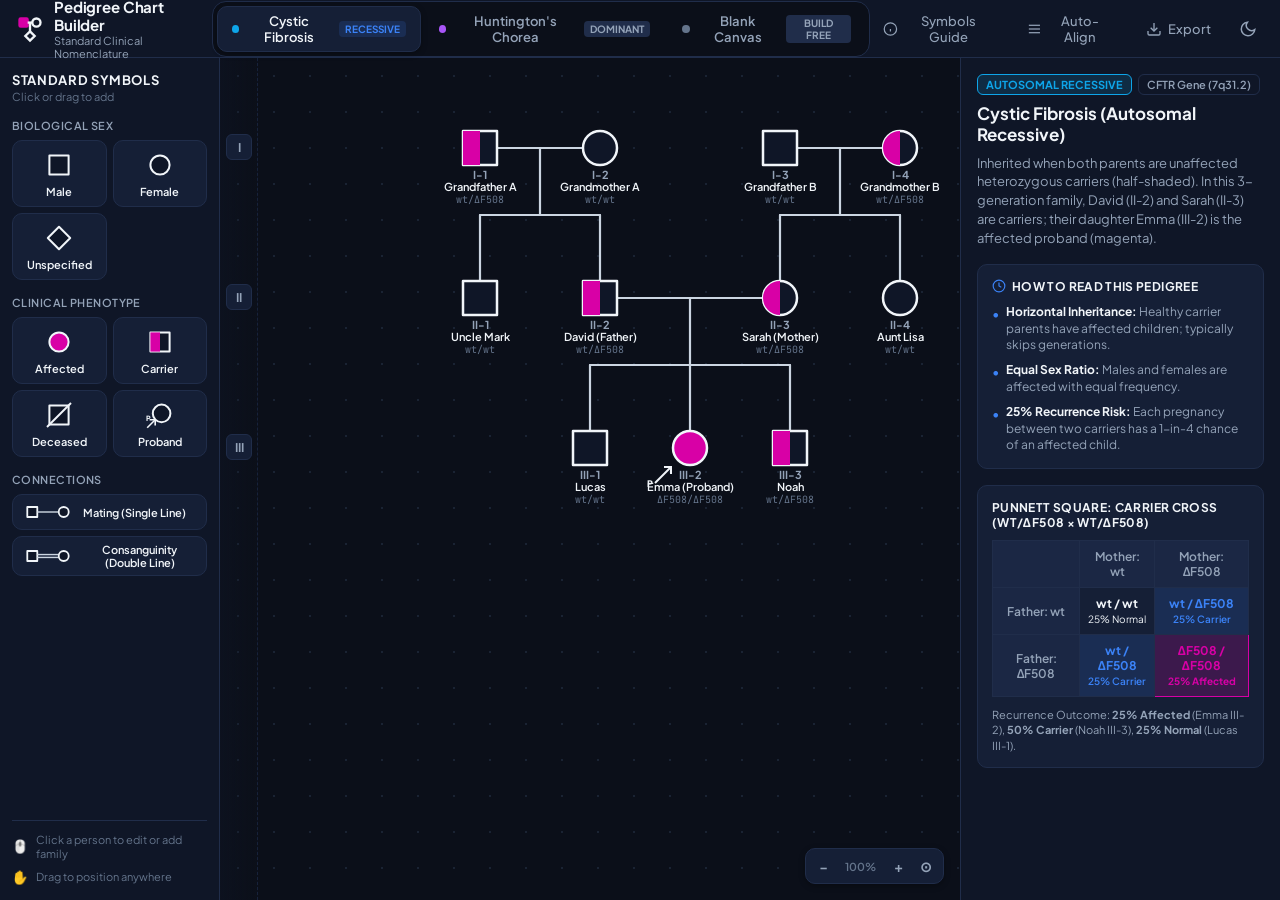
==== commit fb74b845: "refactor: streamline codebase into a minimalist, zero-cognitive-overload clinical pedigree builder a" ====
--- a/pedigree-chart-builder/index.html
+++ b/pedigree-chart-builder/index.html
@@ -3,13 +3,13 @@
 <head>
   <meta charset="UTF-8">
   <meta name="viewport" content="width=device-width, initial-scale=1.0">
-  <title>Clinical Pedigree Lab: Chart Builder & Genetics Workbench</title>
-  <meta name="description" content="Interactive clinical pedigree chart builder based on international standard nomenclature. Construct, analyze, and diagnose genetic pedigrees featuring Cystic Fibrosis (autosomal recessive) and Huntington's Chorea (autosomal dominant).">
+  <title>Pedigree Chart Builder | Standard Clinical Nomenclature</title>
+  <meta name="description" content="Simple, intuitive clinical pedigree chart builder using standard international symbols. Interactive examples of Cystic Fibrosis (autosomal recessive) and Huntington's Chorea (autosomal dominant).">
   
-  <!-- Modern Typography -->
+  <!-- Modern Clean Typography -->
   <link rel="preconnect" href="https://fonts.googleapis.com">
   <link rel="preconnect" href="https://fonts.gstatic.com" crossorigin>
-  <link href="https://fonts.googleapis.com/css2?family=Fira+Code:wght@400;500;600&family=Plus+Jakarta+Sans:wght@400;500;600;700;800&display=swap" rel="stylesheet">
+  <link href="https://fonts.googleapis.com/css2?family=Plus+Jakarta+Sans:wght@400;500;600;700;800&family=JetBrains+Mono:wght@400;500;600&display=swap" rel="stylesheet">
   
   <!-- Inline SVG Favicon -->
   <link rel="icon" href="data:image/svg+xml,<svg xmlns='http://www.w3.org/2000/svg' viewBox='0 0 32 32'><rect x='4' y='4' width='24' height='24' fill='%23d800a6' rx='3'/></svg>">
@@ -17,69 +17,85 @@
   <link rel="stylesheet" href="style.css">
 </head>
 <body data-theme="dark">
-  <!-- Top Navigation & Global Controls -->
-  <header class="app-header">
-    <div class="header-left">
-      <div class="brand-badge" title="Clinical Pedigree Studio">
-        <svg class="dna-icon" viewBox="0 0 24 24" fill="none" stroke="currentColor" stroke-width="2" stroke-linecap="round" stroke-linejoin="round" aria-hidden="true">
-          <path d="M2 15c6.667-6 13.333 0 20-6"></path>
-          <path d="M9 22c1.798-1.998 2.518-3.995 2.807-5.993"></path>
-          <path d="M15 2c-1.798 1.998-2.518 3.995-2.807 5.993"></path>
-          <path d="M17 6l-2.5-2.5"></path>
-          <path d="M14 8l-1-1"></path>
-          <path d="M7 18l2.5 2.5"></path>
-          <path d="M3.5 14.5L5 16"></path>
-          <path d="M20 9.5L18.5 8"></path>
+
+  <!-- =========================================================================
+       TOP HEADER: CLEAN, MINIMALIST, HIGH-IMPACT
+       ========================================================================= -->
+  <header class="top-nav">
+    <div class="nav-left">
+      <div class="app-logo">
+        <svg viewBox="0 0 24 24" fill="none" stroke="currentColor" stroke-width="2" class="logo-icon">
+          <rect x="3" y="3" width="7" height="7" rx="1" fill="#d800a6" stroke="#d800a6"></rect>
+          <circle cx="17.5" cy="6.5" r="3.5" fill="none" stroke="currentColor"></circle>
+          <line x1="10" y1="6.5" x2="14" y2="6.5" stroke="currentColor"></line>
+          <line x1="12" y1="6.5" x2="12" y2="14" stroke="currentColor"></line>
+          <polygon points="12,14 16,18 12,22 8,18" fill="none" stroke="currentColor"></polygon>
         </svg>
-        <div class="brand-text">
-          <span class="brand-title">GeneTree Studio</span>
-          <span class="brand-subtitle">Clinical Pedigree Workbench</span>
-        </div>
-      </div>
-
-      <nav class="mode-nav" role="tablist" aria-label="Application Modules">
-        <button id="tab-builder" class="nav-tab active" role="tab" aria-selected="true" aria-controls="view-builder" tabindex="0">
-          <svg viewBox="0 0 24 24" fill="none" stroke="currentColor" stroke-width="2" class="tab-icon"><rect x="3" y="3" width="7" height="7"></rect><rect x="14" y="3" width="7" height="7"></rect><rect x="14" y="14" width="7" height="7"></rect><rect x="3" y="14" width="7" height="7"></rect></svg>
-          <span>Pedigree Builder</span>
+        <div class="logo-text">
+          <h1>Pedigree Chart Builder</h1>
+          <span class="logo-sub">Standard Clinical Nomenclature</span>
+        </div>
+      </div>
+    </div>
+
+    <!-- Center: 3 Primary Case Switchers (Instant Focus!) -->
+    <div class="case-switcher" role="tablist" aria-label="Pedigree Examples">
+      <button id="btn-case-cf" class="case-btn active" role="tab" aria-selected="true">
+        <span class="case-dot recessive"></span>
+        <span class="case-name">Cystic Fibrosis</span>
+        <span class="case-tag">Recessive</span>
+      </button>
+
+      <button id="btn-case-hd" class="case-btn" role="tab" aria-selected="false">
+        <span class="case-dot dominant"></span>
+        <span class="case-name">Huntington's Chorea</span>
+        <span class="case-tag">Dominant</span>
+      </button>
+
+      <button id="btn-case-blank" class="case-btn" role="tab" aria-selected="false">
+        <span class="case-dot blank"></span>
+        <span class="case-name">Blank Canvas</span>
+        <span class="case-tag">Build Free</span>
+      </button>
+    </div>
+
+    <!-- Right Controls: Essentials Only -->
+    <div class="nav-right">
+      <button id="btn-open-guide" class="btn-ghost" title="Standard Clinical Pedigree Nomenclature Guide">
+        <svg viewBox="0 0 24 24" fill="none" stroke="currentColor" stroke-width="2" class="btn-icon">
+          <circle cx="12" cy="12" r="10"></circle>
+          <line x1="12" y1="16" x2="12" y2="12"></line>
+          <line x1="12" y1="8" x2="12.01" y2="8"></line>
+        </svg>
+        <span>Symbols Guide</span>
+      </button>
+
+      <button id="btn-auto-layout" class="btn-ghost" title="Automatically align individuals by generation">
+        <svg viewBox="0 0 24 24" fill="none" stroke="currentColor" stroke-width="2" class="btn-icon">
+          <line x1="3" y1="6" x2="21" y2="6"></line>
+          <line x1="3" y1="12" x2="21" y2="12"></line>
+          <line x1="3" y1="18" x2="21" y2="18"></line>
+        </svg>
+        <span>Auto-Align</span>
+      </button>
+
+      <div class="dropdown-wrap">
+        <button id="btn-export" class="btn-ghost" title="Export Chart">
+          <svg viewBox="0 0 24 24" fill="none" stroke="currentColor" stroke-width="2" class="btn-icon">
+            <path d="M21 15v4a2 2 0 0 1-2 2H5a2 2 0 0 1-2-2v-4"></path>
+            <polyline points="7 10 12 15 17 10"></polyline>
+            <line x1="12" y1="15" x2="12" y2="3"></line>
+          </svg>
+          <span>Export</span>
         </button>
-        <button id="tab-cf" class="nav-tab" role="tab" aria-selected="false" aria-controls="view-cf" tabindex="-1">
-          <span class="case-badge recessive">AR</span>
-          <span>Cystic Fibrosis Case</span>
-        </button>
-        <button id="tab-hd" class="nav-tab" role="tab" aria-selected="false" aria-controls="view-hd" tabindex="-1">
-          <span class="case-badge dominant">AD</span>
-          <span>Huntington's Chorea Case</span>
-        </button>
-        <button id="tab-quiz" class="nav-tab" role="tab" aria-selected="false" aria-controls="view-quiz" tabindex="-1">
-          <svg viewBox="0 0 24 24" fill="none" stroke="currentColor" stroke-width="2" class="tab-icon"><circle cx="12" cy="12" r="10"></circle><path d="M9.09 9a3 3 0 0 1 5.83 1c0 2-3 3-3 3"></path><line x1="12" y1="17" x2="12.01" y2="17"></line></svg>
-          <span>Clinical Quiz</span>
-        </button>
-      </nav>
-    </div>
-
-    <div class="header-right">
-      <button id="btn-open-nomenclature" class="header-btn secondary" aria-haspopup="dialog" aria-expanded="false" title="Standard Clinical Pedigree Nomenclature Guide">
-        <svg viewBox="0 0 24 24" fill="none" stroke="currentColor" stroke-width="2" stroke-linecap="round" stroke-linejoin="round" aria-hidden="true">
-          <path d="M4 19.5A2.5 2.5 0 0 1 6.5 17H20"></path>
-          <path d="M6.5 2H20v20H6.5A2.5 2.5 0 0 1 4 19.5v-15A2.5 2.5 0 0 1 6.5 2z"></path>
-        </svg>
-        <span>Standard Nomenclature</span>
-      </button>
-
-      <button id="btn-toggle-sound" class="icon-btn" aria-label="Toggle Sound Effects" title="Sound Effects">
-        <svg id="icon-sound-on" viewBox="0 0 24 24" fill="none" stroke="currentColor" stroke-width="2" stroke-linecap="round" stroke-linejoin="round">
-          <polygon points="11 5 6 9 2 9 2 15 6 15 11 19 11 5"></polygon>
-          <path d="M19.07 4.93a10 10 0 0 1 0 14.14M15.54 8.46a5 5 0 0 1 0 7.07"></path>
-        </svg>
-        <svg id="icon-sound-off" class="hidden" viewBox="0 0 24 24" fill="none" stroke="currentColor" stroke-width="2" stroke-linecap="round" stroke-linejoin="round">
-          <polygon points="11 5 6 9 2 9 2 15 6 15 11 19 11 5"></polygon>
-          <line x1="23" y1="9" x2="17" y2="15"></line>
-          <line x1="17" y1="9" x2="23" y2="15"></line>
-        </svg>
-      </button>
-
-      <button id="btn-toggle-theme" class="icon-btn" aria-label="Toggle Dark/Light Mode" title="Toggle Theme">
-        <svg id="icon-sun" class="hidden" viewBox="0 0 24 24" fill="none" stroke="currentColor" stroke-width="2" stroke-linecap="round" stroke-linejoin="round">
+        <div id="export-dropdown" class="dropdown-popover hidden">
+          <button id="opt-export-png" class="popover-item">Download Image (PNG)</button>
+          <button id="opt-export-svg" class="popover-item">Download Vector (SVG)</button>
+        </div>
+      </div>
+
+      <button id="btn-theme-toggle" class="btn-icon-only" aria-label="Toggle Theme" title="Toggle Theme">
+        <svg id="icon-sun" class="hidden" viewBox="0 0 24 24" fill="none" stroke="currentColor" stroke-width="2">
           <circle cx="12" cy="12" r="5"></circle>
           <line x1="12" y1="1" x2="12" y2="3"></line>
           <line x1="12" y1="21" x2="12" y2="23"></line>
@@ -90,1081 +106,462 @@
           <line x1="4.22" y1="19.78" x2="5.64" y2="18.36"></line>
           <line x1="18.36" y1="5.64" x2="19.78" y2="4.22"></line>
         </svg>
-        <svg id="icon-moon" viewBox="0 0 24 24" fill="none" stroke="currentColor" stroke-width="2" stroke-linecap="round" stroke-linejoin="round">
+        <svg id="icon-moon" viewBox="0 0 24 24" fill="none" stroke="currentColor" stroke-width="2">
           <path d="M21 12.79A9 9 0 1 1 11.21 3 7 7 0 0 0 21 12.79z"></path>
         </svg>
       </button>
     </div>
   </header>
 
-  <!-- Live Announcer for Screen Readers -->
-  <div id="live-announcer" class="sr-only" role="status" aria-live="polite" aria-atomic="true"></div>
-
-  <!-- Main Container -->
-  <main class="app-main">
-    
-    <!-- =========================================================================
-         VIEW 1: PEDIGREE BUILDER CANVAS
-         ========================================================================= -->
-    <section id="view-builder" class="view-panel active" role="tabpanel" aria-labelledby="tab-builder">
-      <!-- Builder Sub-Header Toolbar -->
-      <div class="canvas-toolbar">
-        <div class="toolbar-group">
-          <label for="template-select" class="toolbar-label">Preset / Template:</label>
-          <select id="template-select" class="select-control">
-            <option value="cf-standard">Cystic Fibrosis (Autosomal Recessive)</option>
-            <option value="hd-standard">Huntington's Chorea (Autosomal Dominant)</option>
-            <option value="cf-consanguinity">CF with Consanguineous Mating (Double Line)</option>
-            <option value="3-gen-blank">Blank 3-Generation Family</option>
-            <option value="empty">Empty Canvas (Start from scratch)</option>
-          </select>
-          <button id="btn-load-template" class="btn-sm primary" title="Load selected template into canvas">Load</button>
-        </div>
-
-        <div class="toolbar-divider"></div>
-
-        <div class="toolbar-group">
-          <button id="btn-undo" class="tool-btn icon-only" title="Undo (Ctrl+Z)" disabled>
-            <svg viewBox="0 0 24 24" fill="none" stroke="currentColor" stroke-width="2"><polyline points="1 4 1 10 7 10"></polyline><path d="M3.51 15a9 9 0 1 0 2.13-9.36L1 10"></path></svg>
-          </button>
-          <button id="btn-redo" class="tool-btn icon-only" title="Redo (Ctrl+Y)" disabled>
-            <svg viewBox="0 0 24 24" fill="none" stroke="currentColor" stroke-width="2"><polyline points="23 4 23 10 17 10"></polyline><path d="M20.49 15a9 9 0 1 1-2.12-9.36L23 10"></path></svg>
-          </button>
-          <button id="btn-auto-layout" class="tool-btn" title="Automatically arrange individuals by generation and family alignment">
-            <svg viewBox="0 0 24 24" fill="none" stroke="currentColor" stroke-width="2"><line x1="21" y1="10" x2="3" y2="10"></line><line x1="21" y1="6" x2="3" y2="6"></line><line x1="21" y1="14" x2="3" y2="14"></line><line x1="21" y1="18" x2="3" y2="18"></line></svg>
-            <span>Auto Layout</span>
-          </button>
-        </div>
-
-        <div class="toolbar-divider"></div>
-
-        <div class="toolbar-group">
-          <label class="toolbar-label">Carrier Style:</label>
-          <div class="segmented-control" role="radiogroup" aria-label="Carrier Display Style">
-            <button id="carrier-style-half" class="segment-btn active" role="radio" aria-checked="true" title="Half-shaded symbol (left half filled)">Half-Shaded</button>
-            <button id="carrier-style-dot" class="segment-btn" role="radio" aria-checked="false" title="Centered dot symbol">Centered Dot</button>
-          </div>
-        </div>
-
-        <div class="toolbar-divider"></div>
-
-        <div class="toolbar-group">
-          <button id="btn-analyze-inheritance" class="tool-btn highlight" title="Analyze inheritance pattern (Autosomal Dominant vs Recessive vs X-linked)">
-            <svg viewBox="0 0 24 24" fill="none" stroke="currentColor" stroke-width="2"><circle cx="11" cy="11" r="8"></circle><line x1="21" y1="21" x2="16.65" y2="16.65"></line></svg>
-            <span>Analyze Genetics</span>
-          </button>
-        </div>
-
-        <div class="toolbar-group ml-auto">
-          <button id="btn-zoom-out" class="tool-btn icon-only" title="Zoom Out (-)">
-            <svg viewBox="0 0 24 24" fill="none" stroke="currentColor" stroke-width="2"><circle cx="11" cy="11" r="8"></circle><line x1="21" y1="21" x2="16.65" y2="16.65"></line><line x1="8" y1="11" x2="14" y2="11"></line></svg>
-          </button>
-          <span id="zoom-level-text" class="zoom-text">100%</span>
-          <button id="btn-zoom-in" class="tool-btn icon-only" title="Zoom In (+)">
-            <svg viewBox="0 0 24 24" fill="none" stroke="currentColor" stroke-width="2"><circle cx="11" cy="11" r="8"></circle><line x1="21" y1="21" x2="16.65" y2="16.65"></line><line x1="11" y1="8" x2="11" y2="14"></line><line x1="8" y1="11" x2="14" y2="11"></line></svg>
-          </button>
-          <button id="btn-reset-view" class="tool-btn icon-only" title="Fit to Screen (0)">
-            <svg viewBox="0 0 24 24" fill="none" stroke="currentColor" stroke-width="2"><polyline points="15 3 21 3 21 9"></polyline><polyline points="9 21 3 21 3 15"></polyline><line x1="21" y1="3" x2="14" y2="10"></line><line x1="3" y1="21" x2="10" y2="14"></line></svg>
-          </button>
-          
-          <div class="export-dropdown-wrapper">
-            <button id="btn-export-menu" class="btn-sm secondary" aria-haspopup="menu" aria-expanded="false">
-              <span>Export</span>
-              <svg viewBox="0 0 24 24" fill="none" stroke="currentColor" stroke-width="2" class="chevron"><polyline points="6 9 12 15 18 9"></polyline></svg>
+  <!-- =========================================================================
+       MAIN 3-PANE WORKSPACE: FOCUSED & UNCLUTTERED
+       ========================================================================= -->
+  <main class="app-workspace">
+
+    <!-- 1. LEFT PALETTE: STANDARD SYMBOLS (Directly from reference image) -->
+    <aside class="symbols-sidebar" aria-label="Standard Pedigree Symbols">
+      <div class="sidebar-title">
+        <span>Standard Symbols</span>
+        <span class="hint-small">Click or drag to add</span>
+      </div>
+
+      <div class="symbols-group">
+        <span class="group-label">Biological Sex</span>
+        <div class="symbols-grid">
+          <button class="sym-card" data-action="add-person" data-sex="male" data-status="unaffected" title="Add Male (Square)">
+            <svg viewBox="0 0 40 40" class="sym-svg">
+              <rect x="8" y="8" width="24" height="24" class="sym-shape unshaded"></rect>
+            </svg>
+            <span class="sym-name">Male</span>
+          </button>
+
+          <button class="sym-card" data-action="add-person" data-sex="female" data-status="unaffected" title="Add Female (Circle)">
+            <svg viewBox="0 0 40 40" class="sym-svg">
+              <circle cx="20" cy="20" r="12" class="sym-shape unshaded"></circle>
+            </svg>
+            <span class="sym-name">Female</span>
+          </button>
+
+          <button class="sym-card" data-action="add-person" data-sex="unspecified" data-status="unaffected" title="Add Unspecified Sex (Diamond)">
+            <svg viewBox="0 0 40 40" class="sym-svg">
+              <polygon points="20,6 34,20 20,34 6,20" class="sym-shape unshaded"></polygon>
+            </svg>
+            <span class="sym-name">Unspecified</span>
+          </button>
+        </div>
+      </div>
+
+      <div class="symbols-group">
+        <span class="group-label">Clinical Phenotype</span>
+        <div class="symbols-grid">
+          <button class="sym-card" data-action="add-person" data-sex="female" data-status="affected" title="Add Affected Individual (Magenta)">
+            <svg viewBox="0 0 40 40" class="sym-svg">
+              <circle cx="20" cy="20" r="12" class="sym-shape affected-magenta"></circle>
+            </svg>
+            <span class="sym-name">Affected</span>
+          </button>
+
+          <button class="sym-card" data-action="add-person" data-sex="male" data-status="carrier" title="Add Heterozygous Carrier (Half-shaded)">
+            <svg viewBox="0 0 40 40" class="sym-svg">
+              <rect x="8" y="8" width="24" height="24" class="sym-shape unshaded"></rect>
+              <path d="M 8 8 L 20 8 L 20 32 L 8 32 Z" class="sym-half-fill"></path>
+            </svg>
+            <span class="sym-name">Carrier</span>
+          </button>
+
+          <button class="sym-card" data-action="add-person" data-sex="male" data-deceased="true" title="Add Deceased Individual (Diagonal Slash)">
+            <svg viewBox="0 0 40 40" class="sym-svg">
+              <rect x="8" y="8" width="24" height="24" class="sym-shape unshaded"></rect>
+              <line x1="5" y1="35" x2="35" y2="5" class="sym-slash-line"></line>
+            </svg>
+            <span class="sym-name">Deceased</span>
+          </button>
+
+          <button class="sym-card" data-action="add-person" data-sex="female" data-proband="true" title="Add Proband / Consultand (Arrow ↗ P)">
+            <svg viewBox="0 0 40 40" class="sym-svg">
+              <circle cx="22" cy="18" r="11" class="sym-shape unshaded"></circle>
+              <line x1="4" y1="36" x2="14" y2="26" class="sym-arrow-line"></line>
+              <polyline points="7,26 14,26 14,33" class="sym-arrow-line"></polyline>
+              <text x="2" y="28" class="sym-arrow-text">P</text>
+            </svg>
+            <span class="sym-name">Proband</span>
+          </button>
+        </div>
+      </div>
+
+      <div class="symbols-group">
+        <span class="group-label">Connections</span>
+        <div class="symbols-grid">
+          <button class="sym-card full-width" data-action="connect-mode" data-conn-type="mating" title="Connect two partners (Single Horizontal Line)">
+            <svg viewBox="0 0 70 30" class="conn-svg">
+              <rect x="6" y="8" width="14" height="14" class="sym-shape unshaded"></rect>
+              <line x1="20" y1="15" x2="50" y2="15" class="conn-line"></line>
+              <circle cx="57" cy="15" r="7" class="sym-shape unshaded"></circle>
+            </svg>
+            <span class="sym-name">Mating (Single Line)</span>
+          </button>
+
+          <button class="sym-card full-width" data-action="connect-mode" data-conn-type="consanguinity" title="Consanguineous Union between Blood Relatives (Double Line)">
+            <svg viewBox="0 0 70 30" class="conn-svg">
+              <rect x="6" y="8" width="14" height="14" class="sym-shape unshaded"></rect>
+              <line x1="20" y1="13" x2="50" y2="13" class="conn-line"></line>
+              <line x1="20" y1="17" x2="50" y2="17" class="conn-line"></line>
+              <circle cx="57" cy="15" r="7" class="sym-shape unshaded"></circle>
+            </svg>
+            <span class="sym-name">Consanguinity (Double Line)</span>
+          </button>
+        </div>
+      </div>
+
+      <!-- Quick Canvas Instructions -->
+      <div class="canvas-tips">
+        <div class="tip-row">
+          <span class="tip-icon">🖱️</span>
+          <span>Click a person to edit or add family</span>
+        </div>
+        <div class="tip-row">
+          <span class="tip-icon">✋</span>
+          <span>Drag to position anywhere</span>
+        </div>
+      </div>
+    </aside>
+
+    <!-- 2. CENTER: THE INTERACTIVE PEDIGREE CANVAS -->
+    <section class="canvas-viewport" id="canvas-container">
+      
+      <!-- Roman Numerals Generation Ruler (Left) -->
+      <div class="generation-ruler" aria-hidden="true">
+        <div class="ruler-gen"><span>I</span></div>
+        <div class="ruler-gen"><span>II</span></div>
+        <div class="ruler-gen"><span>III</span></div>
+      </div>
+
+      <!-- Main SVG Canvas -->
+      <svg id="pedigree-svg" class="pedigree-svg" width="100%" height="100%">
+        <defs>
+          <pattern id="grid-dots" width="36" height="36" patternUnits="userSpaceOnUse">
+            <circle cx="18" cy="18" r="1" fill="var(--grid-dot)"></circle>
+          </pattern>
+        </defs>
+
+        <!-- Canvas Background Pattern -->
+        <rect width="100%" height="100%" fill="url(#grid-dots)"></rect>
+
+        <!-- Transform Root for Smooth Pan & Zoom -->
+        <g id="canvas-root" transform="matrix(1 0 0 1 0 0)">
+          <!-- Connectors Layer -->
+          <g id="layer-connections"></g>
+          <!-- Individuals Layer -->
+          <g id="layer-nodes"></g>
+          <!-- Interactive Preview Line -->
+          <g id="layer-interaction"></g>
+        </g>
+      </svg>
+
+      <!-- Floating In-Place Toolbar for Selected Individual -->
+      <div id="quick-toolbar" class="quick-toolbar hidden" role="toolbar" aria-label="Individual Quick Actions">
+        <button id="qb-partner" class="qb-btn" title="Add Reproductive Partner">+ Partner</button>
+        <button id="qb-child" class="qb-btn" title="Add Child">+ Child</button>
+        <button id="qb-parents" class="qb-btn" title="Add Parents">+ Parents</button>
+        <div class="qb-divider"></div>
+        <button id="qb-affected" class="qb-btn magenta" title="Toggle Affected Status (Magenta)">Affected</button>
+        <button id="qb-carrier" class="qb-btn" title="Toggle Carrier Status">Carrier</button>
+        <button id="qb-proband" class="qb-btn" title="Toggle Proband Arrow">↗ P</button>
+        <div class="qb-divider"></div>
+        <button id="qb-delete" class="qb-btn danger" title="Delete Individual">✕</button>
+      </div>
+
+      <!-- Floating Zoom Controls (Bottom Right) -->
+      <div class="canvas-controls">
+        <button id="btn-zoom-out" class="ctrl-btn" title="Zoom Out (-)">−</button>
+        <span id="zoom-text" class="ctrl-text">100%</span>
+        <button id="btn-zoom-in" class="ctrl-btn" title="Zoom In (+)">+</button>
+        <button id="btn-zoom-reset" class="ctrl-btn" title="Reset View">⊙</button>
+      </div>
+    </section>
+
+    <!-- 3. RIGHT PANEL: INTUITIVE DUAL-STATE PANEL (CASE INFO OR SELECTED PERSON) -->
+    <aside class="info-sidebar" id="info-sidebar">
+      
+      <!-- STATE A: CLINICAL CASE EXPLANATION & GENETIC RULES (Shown by default) -->
+      <div id="panel-case-info" class="panel-section">
+        
+        <!-- Header with disease badge -->
+        <div class="case-header-card">
+          <div class="case-badge-wrap">
+            <span id="case-pill-type" class="pill-badge recessive">Autosomal Recessive</span>
+            <span id="case-pill-gene" class="pill-badge-outline">CFTR Gene</span>
+          </div>
+          <h2 id="case-display-title">Cystic Fibrosis Case</h2>
+          <p id="case-display-desc" class="case-lead-text">
+            Inherited when both parents are unaffected heterozygous carriers (half-shaded). Emma (III-2) is the affected proband.
+          </p>
+        </div>
+
+        <!-- Key Pedigree Rules Card -->
+        <div class="guide-card">
+          <h3 class="guide-title">
+            <svg viewBox="0 0 24 24" fill="none" stroke="currentColor" stroke-width="2" class="mini-icon"><circle cx="12" cy="12" r="10"></circle><polyline points="12 6 12 12 16 14"></polyline></svg>
+            How to Read this Pedigree
+          </h3>
+          <ul id="case-rules-list" class="rules-list">
+            <li><strong>Horizontal Pattern:</strong> Typically skips generations; healthy carrier parents have affected children.</li>
+            <li><strong>Equal Sex Distribution:</strong> Affects males and females with equal frequency.</li>
+            <li><strong>Recurrence Risk:</strong> When both parents carry the allele, each child has a <strong>25% chance</strong> of being affected.</li>
+          </ul>
+        </div>
+
+        <!-- Interactive Diagram Box (Punnett Square for CF, CAG Scale for HD) -->
+        <div id="case-interactive-widget" class="interactive-widget">
+          <!-- Populated by JavaScript for CF or HD -->
+        </div>
+
+      </div>
+
+      <!-- STATE B: STREAMLINED PERSON EDITOR (Shown when an individual is clicked) -->
+      <div id="panel-edit-person" class="panel-section hidden">
+        <div class="editor-header">
+          <div class="editor-title-group">
+            <div id="edit-symbol-preview" class="editor-preview-symbol"></div>
+            <div>
+              <span id="edit-gen-id" class="edit-id-badge">II-2</span>
+              <h3 id="edit-title">Edit Individual</h3>
+            </div>
+          </div>
+          <button id="btn-close-edit" class="btn-close-editor" title="Close editor">✕</button>
+        </div>
+
+        <!-- 1. Biological Sex -->
+        <div class="edit-group">
+          <label class="edit-label">Biological Sex</label>
+          <div class="choice-row">
+            <button type="button" class="choice-btn" data-set-sex="male" id="btn-set-male">
+              <span>Square</span> <strong>Male</strong>
             </button>
-            <div id="export-menu" class="dropdown-menu hidden" role="menu">
-              <button id="btn-export-svg" class="dropdown-item" role="menuitem">Download as SVG Vector</button>
-              <button id="btn-export-png" class="dropdown-item" role="menuitem">Download as High-Res PNG</button>
-              <button id="btn-export-json" class="dropdown-item" role="menuitem">Export Pedigree JSON</button>
-              <label class="dropdown-item file-upload-item" role="menuitem">
-                Import Pedigree JSON
-                <input type="file" id="input-import-json" accept=".json" class="sr-only">
-              </label>
-              <div class="dropdown-separator"></div>
-              <button id="btn-print-pedigree" class="dropdown-item" role="menuitem">Print Pedigree Report</button>
-            </div>
-          </div>
-        </div>
-      </div>
-
-      <!-- Main Interactive Workbench Work Area -->
-      <div class="builder-workspace">
-        
-        <!-- Left Dock: Symbol Palette matching the Prompt's Reference Image -->
-        <aside class="symbol-palette" aria-label="Clinical Symbol Palette">
-          <div class="palette-header">
-            <h3>Standard Symbols</h3>
-            <span class="palette-hint">Drag & drop onto canvas or click to add</span>
-          </div>
-
-          <div class="palette-grid">
-            <!-- Sex / Gender Shapes -->
-            <div class="palette-section-title">Gender / Biological Sex</div>
-            
-            <button class="palette-item" data-action="add-person" data-sex="male" data-status="unaffected" title="Add Male (Square)">
-              <svg viewBox="0 0 50 50" class="palette-svg">
-                <rect x="10" y="10" width="30" height="30" class="sym-shape sym-unshaded"></rect>
-              </svg>
-              <span class="palette-label">Male (Square)</span>
+            <button type="button" class="choice-btn" data-set-sex="female" id="btn-set-female">
+              <span>Circle</span> <strong>Female</strong>
             </button>
-
-            <button class="palette-item" data-action="add-person" data-sex="female" data-status="unaffected" title="Add Female (Circle)">
-              <svg viewBox="0 0 50 50" class="palette-svg">
-                <circle cx="25" cy="25" r="15" class="sym-shape sym-unshaded"></circle>
-              </svg>
-              <span class="palette-label">Female (Circle)</span>
+            <button type="button" class="choice-btn" data-set-sex="unspecified" id="btn-set-unspecified">
+              <span>Diamond</span> <strong>Unknown</strong>
             </button>
-
-            <button class="palette-item" data-action="add-person" data-sex="unspecified" data-status="unaffected" title="Add Unspecified Sex (Diamond)">
-              <svg viewBox="0 0 50 50" class="palette-svg">
-                <polygon points="25,9 41,25 25,41 9,25" class="sym-shape sym-unshaded"></polygon>
-              </svg>
-              <span class="palette-label">Unspecified (Diamond)</span>
+          </div>
+        </div>
+
+        <!-- 2. Phenotype Status -->
+        <div class="edit-group">
+          <label class="edit-label">Clinical Phenotype</label>
+          <div class="choice-row">
+            <button type="button" class="choice-btn" data-set-status="unaffected" id="btn-set-unaffected">
+              <span class="dot-preview white"></span> Unaffected
             </button>
-
-            <!-- Phenotype States -->
-            <div class="palette-section-title">Clinical Phenotype</div>
-
-            <button class="palette-item" data-action="add-person" data-sex="female" data-status="affected" title="Add Affected Individual (Magenta Shaded)">
-              <svg viewBox="0 0 50 50" class="palette-svg">
-                <circle cx="25" cy="25" r="15" class="sym-shape sym-affected"></circle>
-              </svg>
-              <span class="palette-label">Affected (Magenta)</span>
+            <button type="button" class="choice-btn" data-set-status="carrier" id="btn-set-carrier">
+              <span class="dot-preview half"></span> Carrier
             </button>
-
-            <button class="palette-item" data-action="add-person" data-sex="male" data-status="carrier" title="Add Heterozygous Carrier (Half-shaded / Dot)">
-              <svg viewBox="0 0 50 50" class="palette-svg">
-                <rect x="10" y="10" width="30" height="30" class="sym-shape sym-unshaded"></rect>
-                <path d="M 10 10 L 25 10 L 25 40 L 10 40 Z" class="sym-carrier-half"></path>
-              </svg>
-              <span class="palette-label">Carrier (Half-shaded)</span>
+            <button type="button" class="choice-btn" data-set-status="affected" id="btn-set-affected">
+              <span class="dot-preview magenta"></span> Affected
             </button>
-
-            <button class="palette-item" data-action="add-person" data-sex="female" data-status="carrier" data-carrier-dot="true" title="Add Carrier with Centered Dot">
-              <svg viewBox="0 0 50 50" class="palette-svg">
-                <circle cx="25" cy="25" r="15" class="sym-shape sym-unshaded"></circle>
-                <circle cx="25" cy="25" r="5" class="sym-dot"></circle>
-              </svg>
-              <span class="palette-label">Carrier (Centered Dot)</span>
-            </button>
-
-            <button class="palette-item" data-action="add-person" data-sex="male" data-deceased="true" title="Add Deceased Individual (Diagonal Slash)">
-              <svg viewBox="0 0 50 50" class="palette-svg">
-                <rect x="10" y="10" width="30" height="30" class="sym-shape sym-unshaded"></rect>
-                <line x1="7" y1="43" x2="43" y2="7" class="sym-slash"></line>
-              </svg>
-              <span class="palette-label">Deceased (Slashed)</span>
-            </button>
-
-            <button class="palette-item" data-action="add-person" data-sex="female" data-proband="true" title="Add Proband / Consultand (Arrow ↗)">
-              <svg viewBox="0 0 50 50" class="palette-svg">
-                <circle cx="28" cy="22" r="14" class="sym-shape sym-unshaded"></circle>
-                <path d="M 5 45 L 18 32 M 8 32 L 18 32 L 18 42" class="sym-arrow" stroke-width="2.5"></path>
-                <text x="3" y="36" class="sym-p-text" font-size="10" font-weight="bold">P</text>
-              </svg>
-              <span class="palette-label">Proband (Arrow ↗)</span>
-            </button>
-
-            <!-- Relationships & Unions -->
-            <div class="palette-section-title">Relationships</div>
-
-            <button class="palette-item" data-action="connect-mode" data-conn-type="mating" title="Connect two individuals with a single horizontal line (Mating)">
-              <svg viewBox="0 0 50 50" class="palette-svg">
-                <rect x="6" y="17" width="14" height="14" class="sym-shape sym-unshaded"></rect>
-                <line x1="20" y1="24" x2="30" y2="24" class="sym-line"></line>
-                <circle cx="37" cy="24" r="7" class="sym-shape sym-unshaded"></circle>
-              </svg>
-              <span class="palette-label">Single Line: Mating</span>
-            </button>
-
-            <button class="palette-item" data-action="connect-mode" data-conn-type="consanguinity" title="Connect two individuals with a double horizontal line (Consanguinity)">
-              <svg viewBox="0 0 50 50" class="palette-svg">
-                <rect x="6" y="17" width="14" height="14" class="sym-shape sym-unshaded"></rect>
-                <line x1="20" y1="22" x2="30" y2="22" class="sym-line"></line>
-                <line x1="20" y1="26" x2="30" y2="26" class="sym-line"></line>
-                <circle cx="37" cy="24" r="7" class="sym-shape sym-unshaded"></circle>
-              </svg>
-              <span class="palette-label">Double Line: Consanguinity</span>
-            </button>
-          </div>
-
-          <div class="palette-footer">
-            <button id="btn-quick-cf-insert" class="quick-preset-btn" title="Quickly inject Cystic Fibrosis family core">
-              <span class="dot cf-dot"></span> Insert CF Core Family
-            </button>
-            <button id="btn-quick-hd-insert" class="quick-preset-btn" title="Quickly inject Huntington's family core">
-              <span class="dot hd-dot"></span> Insert HD Core Family
-            </button>
-          </div>
-        </aside>
-
-        <!-- Center: Interactive SVG Canvas -->
-        <div class="canvas-viewport-container" id="canvas-container">
-          <!-- Generation Labels Rail (Left) -->
-          <div class="generation-rail" id="generation-rail" aria-hidden="true">
-            <div class="gen-marker gen-i"><span>I</span></div>
-            <div class="gen-marker gen-ii"><span>II</span></div>
-            <div class="gen-marker gen-iii"><span>III</span></div>
-            <div class="gen-marker gen-iv"><span>IV</span></div>
-          </div>
-
-          <!-- Main SVG Canvas Engine -->
-          <svg id="pedigree-svg" class="pedigree-svg-surface" width="100%" height="100%" tabIndex="0" aria-label="Interactive Pedigree Chart Canvas. Use mouse or touch to pan, zoom, and arrange individuals. Press Tab to cycle through members.">
-            <!-- Grid Pattern -->
-            <defs>
-              <pattern id="grid-dots" width="40" height="40" patternUnits="userSpaceOnUse">
-                <circle cx="20" cy="20" r="1" fill="var(--grid-dot-color)"></circle>
-              </pattern>
-              
-              <!-- Arrowhead Marker for Proband -->
-              <marker id="proband-arrowhead" markerWidth="8" markerHeight="8" refX="7" refY="4" orient="auto">
-                <path d="M 0 0 L 8 4 L 0 8 Z" fill="var(--symbol-stroke)"></path>
-              </marker>
-
-              <!-- Subtle Drop Shadow Filter for Selected Elements -->
-              <filter id="node-glow" x="-20%" y="-20%" width="140%" height="140%">
-                <feDropShadow dx="0" dy="4" stdDeviation="6" flood-color="var(--primary)" flood-opacity="0.3"></feDropShadow>
-              </filter>
-            </defs>
-
-            <!-- Background Grid Surface -->
-            <rect width="100%" height="100%" fill="url(#grid-dots)" class="svg-bg-grid"></rect>
-
-            <!-- Transform Root Group (for Pan & Zoom) -->
-            <g id="canvas-transform-group" transform="matrix(1 0 0 1 0 0)">
-              <!-- Generation Guidelines -->
-              <g id="generation-guidelines" class="generation-guidelines"></g>
-
-              <!-- Relationship Lines Layer (Matings, Consanguinity, Descendant Bars) -->
-              <g id="layer-connections" class="layer-connections"></g>
-
-              <!-- Individuals Layer (Square, Circle, Diamond, Slashes, Arrows) -->
-              <g id="layer-nodes" class="layer-nodes"></g>
-
-              <!-- Drag Preview / Connect Line Layer -->
-              <g id="layer-interaction" class="layer-interaction"></g>
-            </g>
-          </svg>
-
-          <!-- Floating Context Quick-Actions (Appears above selected individual) -->
-          <div id="node-quick-bar" class="node-quick-bar hidden" role="toolbar" aria-label="Individual Actions">
-            <button id="qbtn-add-partner" class="quick-action-btn" title="Add partner / mating">
-              <svg viewBox="0 0 24 24" fill="none" stroke="currentColor" stroke-width="2"><path d="M16 21v-2a4 4 0 0 0-4-4H5a4 4 0 0 0-4 4v2"></path><circle cx="8.5" cy="7" r="4"></circle><line x1="20" y1="8" x2="20" y2="14"></line><line x1="23" y1="11" x2="17" y2="11"></line></svg>
-              <span>+ Partner</span>
-            </button>
-            <button id="qbtn-add-child" class="quick-action-btn" title="Add child to this mating">
-              <svg viewBox="0 0 24 24" fill="none" stroke="currentColor" stroke-width="2"><path d="M12 5v14M5 12h14"></path></svg>
-              <span>+ Child</span>
-            </button>
-            <button id="qbtn-add-parents" class="quick-action-btn" title="Add parents to this individual">
-              <svg viewBox="0 0 24 24" fill="none" stroke="currentColor" stroke-width="2"><path d="M18 15l-6-6-6 6"></path></svg>
-              <span>+ Parents</span>
-            </button>
-            <button id="qbtn-toggle-affected" class="quick-action-btn magenta" title="Toggle clinical affected status (Magenta)">
-              <span class="magenta-square"></span>
-              <span>Affected</span>
-            </button>
-            <button id="qbtn-toggle-carrier" class="quick-action-btn" title="Toggle carrier status">
-              <span class="carrier-icon-mini"></span>
-              <span>Carrier</span>
-            </button>
-            <button id="qbtn-toggle-proband" class="quick-action-btn" title="Toggle Proband arrow">
-              <span>↗ P</span>
-            </button>
-            <button id="qbtn-delete" class="quick-action-btn danger" title="Delete individual (Del)">
-              <svg viewBox="0 0 24 24" fill="none" stroke="currentColor" stroke-width="2"><polyline points="3 6 5 6 21 6"></polyline><path d="M19 6v14a2 2 0 0 1-2 2H7a2 2 0 0 1-2-2V6m3 0V4a2 2 0 0 1 2-2h4a2 2 0 0 1 2 2v2"></path></svg>
-            </button>
-          </div>
-
-          <!-- Bottom Canvas Instructions Badge -->
-          <div class="canvas-hints-badge">
-            <span class="hint-pill">💡 Click person to inspect</span>
-            <span class="hint-pill">🖱️ Drag to position</span>
-            <span class="hint-pill">🔍 Scroll to zoom</span>
-            <span class="hint-pill">⌨️ Del to remove</span>
-          </div>
-        </div>
-
-        <!-- Right Dock: Clinical Inspector & Individual Properties -->
-        <aside class="clinical-inspector" id="clinical-inspector" aria-label="Clinical Member Inspector">
-          <div class="inspector-header">
-            <div class="inspector-title-wrap">
-              <span id="insp-badge-id" class="gen-badge">II-2</span>
-              <h3 id="insp-title">Individual Details</h3>
-            </div>
-            <button id="btn-close-inspector" class="icon-btn-close" aria-label="Close Inspector">✕</button>
-          </div>
-
-          <div id="inspector-content" class="inspector-content">
-            <!-- Selected Member Form -->
-            <form id="form-edit-member" class="inspector-form" onsubmit="return false;">
-              <!-- Identification -->
-              <div class="form-group">
-                <label for="input-member-name" class="form-label">Clinical Identifier / Name</label>
-                <input type="text" id="input-member-name" class="text-input" placeholder="e.g. Emma, Consultand, II-2">
-              </div>
-
-              <!-- Biological Sex (Image symbols: Square, Circle, Diamond) -->
-              <div class="form-group">
-                <label class="form-label" id="label-biological-sex">Biological Sex (Symbol Shape)</label>
-                <div class="sex-selector-row" role="radiogroup" aria-labelledby="label-biological-sex">
-                  <label class="sex-option">
-                    <input type="radio" name="member-sex" value="male" id="sex-male" aria-label="Male (Square)">
-                    <span class="sex-card">
-                      <svg viewBox="0 0 30 30" class="mini-svg"><rect x="5" y="5" width="20" height="20" stroke="currentColor" stroke-width="2" fill="none"></rect></svg>
-                      <span>Male</span>
-                    </span>
-                  </label>
-                  <label class="sex-option">
-                    <input type="radio" name="member-sex" value="female" id="sex-female" aria-label="Female (Circle)">
-                    <span class="sex-card">
-                      <svg viewBox="0 0 30 30" class="mini-svg"><circle cx="15" cy="15" r="10" stroke="currentColor" stroke-width="2" fill="none"></circle></svg>
-                      <span>Female</span>
-                    </span>
-                  </label>
-                  <label class="sex-option">
-                    <input type="radio" name="member-sex" value="unspecified" id="sex-unspecified" aria-label="Unspecified Sex (Diamond)">
-                    <span class="sex-card">
-                      <svg viewBox="0 0 30 30" class="mini-svg"><polygon points="15,4 26,15 15,26 4,15" stroke="currentColor" stroke-width="2" fill="none"></polygon></svg>
-                      <span>Unspecified</span>
-                    </span>
-                  </label>
-                </div>
-              </div>
-
-              <!-- Phenotypic Clinical Status (Image symbols: Unshaded, Shaded Magenta, Half-shaded) -->
-              <div class="form-group">
-                <label class="form-label" id="label-phenotypic-status">Phenotypic Status (Clinical Manifestation)</label>
-                <div class="status-selector-column" role="radiogroup" aria-labelledby="label-phenotypic-status">
-                  <label class="status-option">
-                    <input type="radio" name="member-status" value="unaffected" id="status-unaffected" aria-label="Unaffected (Unshaded)">
-                    <span class="status-card">
-                      <span class="status-indicator unaffected"></span>
-                      <div class="status-text-wrap">
-                        <strong>Unaffected (Unshaded)</strong>
-                        <span>No clinical symptoms of disorder</span>
-                      </div>
-                    </span>
-                  </label>
-
-                  <label class="status-option">
-                    <input type="radio" name="member-status" value="affected" id="status-affected" aria-label="Affected (Shaded Magenta)">
-                    <span class="status-card">
-                      <span class="status-indicator affected-magenta"></span>
-                      <div class="status-text-wrap">
-                        <strong>Affected (Shaded Magenta)</strong>
-                        <span>Expresses clinical disease phenotype</span>
-                      </div>
-                    </span>
-                  </label>
-
-                  <label class="status-option">
-                    <input type="radio" name="member-status" value="carrier" id="status-carrier" aria-label="Heterozygous Carrier (Half-shaded or Dot)">
-                    <span class="status-card">
-                      <span class="status-indicator carrier-half"></span>
-                      <div class="status-text-wrap">
-                        <strong>Heterozygous Carrier</strong>
-                        <span>Unaffected carrier (half-shaded / dot)</span>
-                      </div>
-                    </span>
-                  </label>
-                </div>
-              </div>
-
-              <!-- Modifiers: Deceased (Slash) and Proband (Arrow) -->
-              <div class="form-group">
-                <label class="form-label">Clinical Modifiers</label>
-                <div class="modifier-checkboxes">
-                  <label class="checkbox-card">
-                    <input type="checkbox" id="check-deceased" aria-label="Deceased individual (Diagonal Slash)">
-                    <span class="check-box-custom"></span>
-                    <div class="mod-label-text">
-                      <span class="mod-title">Deceased (Slashed Symbol ⧄)</span>
-                      <span class="mod-desc">Individual has passed away</span>
-                    </div>
-                  </label>
-
-                  <label class="checkbox-card">
-                    <input type="checkbox" id="check-proband" aria-label="Proband or Consultand (Arrow P)">
-                    <span class="check-box-custom"></span>
-                    <div class="mod-label-text">
-                      <span class="mod-title">Proband / Index Case (Arrow ↗ P)</span>
-                      <span class="mod-desc">Person bringing family to medical attention</span>
-                    </div>
-                  </label>
-                </div>
-              </div>
-
-              <!-- Clinical Genetic Annotations -->
-              <div class="form-row">
-                <div class="form-group col-6">
-                  <label for="input-member-age" class="form-label">Age / Year</label>
-                  <input type="text" id="input-member-age" class="text-input" placeholder="e.g. 34y or d. 58y">
-                </div>
-                <div class="form-group col-6">
-                  <label for="input-member-genotype" class="form-label">Genotype Label</label>
-                  <input type="text" id="input-member-genotype" class="text-input mono" placeholder="e.g. wt/ΔF508, Hh">
-                </div>
-              </div>
-
-              <!-- Clinical Phenotype Notes -->
-              <div class="form-group">
-                <label for="input-member-notes" class="form-label">Clinical Phenotype / Genetic Notes</label>
-                <textarea id="input-member-notes" class="textarea-input" rows="2" placeholder="e.g. Diagnosed via sweat chloride test at 6 months; recurrent pneumonia."></textarea>
-              </div>
-
-              <!-- Quick Generation Tier Selector -->
-              <div class="form-group">
-                <label for="select-generation" class="form-label">Generational Row (Roman Numeral)</label>
-                <select id="select-generation" class="select-control">
-                  <option value="1">Generation I (Grandparents / Oldest)</option>
-                  <option value="2">Generation II (Parents / Aunts / Uncles)</option>
-                  <option value="3">Generation III (Offspring / Consultand)</option>
-                  <option value="4">Generation IV (Great-grandchildren)</option>
-                </select>
-              </div>
-
-              <!-- Relationships on Canvas -->
-              <div class="inspector-relationships">
-                <div class="section-subheading">Family Connections</div>
-                <div class="rel-button-grid">
-                  <button type="button" id="btn-add-partner-insp" class="btn-sm secondary">+ Add Partner</button>
-                  <button type="button" id="btn-add-child-insp" class="btn-sm secondary">+ Add Child</button>
-                  <button type="button" id="btn-add-parents-insp" class="btn-sm secondary">+ Add Parents</button>
-                  <button type="button" id="btn-toggle-consanguinity-insp" class="btn-sm secondary" title="Toggle double horizontal line with partner">Toggle Consanguinity</button>
-                </div>
-              </div>
-
-              <!-- Danger Action -->
-              <div class="inspector-actions">
-                <button type="button" id="btn-delete-member" class="btn-sm danger-full">Delete This Individual</button>
-              </div>
-            </form>
-
-            <!-- Empty Inspector State -->
-            <div id="inspector-empty" class="inspector-empty hidden">
-              <svg viewBox="0 0 24 24" fill="none" stroke="currentColor" stroke-width="1.5" class="empty-icon"><circle cx="12" cy="12" r="10"></circle><line x1="12" y1="8" x2="12" y2="12"></line><line x1="12" y1="16" x2="12.01" y2="16"></line></svg>
-              <h4>No Individual Selected</h4>
-              <p>Click any symbol on the canvas to inspect and edit details, or drag symbols from the left palette to add members.</p>
-            </div>
-          </div>
-        </aside>
-
-      </div>
-
-      <!-- Bottom Genetic Analyzer Drawer / Card -->
-      <section class="analysis-drawer" id="analysis-drawer" aria-label="Pedigree Inheritance Analysis">
-        <div class="drawer-header" id="drawer-toggle">
-          <div class="drawer-title-wrap">
-            <span class="analyzer-pulse"></span>
-            <h3>Genetic Inheritance Diagnostic & Validation Engine</h3>
-            <span id="diagnostic-summary-badge" class="badge-status-neutral">Analyzing Family Tree...</span>
-          </div>
-          <button id="btn-minimize-drawer" class="icon-btn-toggle" aria-expanded="true" title="Toggle Analysis Panel">
-            <svg viewBox="0 0 24 24" fill="none" stroke="currentColor" stroke-width="2" class="chevron"><polyline points="18 15 12 9 6 15"></polyline></svg>
-          </button>
-        </div>
-
-        <div class="drawer-body" id="drawer-body">
-          <div class="analysis-grid">
-            <!-- Evaluated Pattern Card -->
-            <div class="analysis-card">
-              <h4>Pattern Compatibility</h4>
-              <div class="pattern-score-list" id="pattern-score-list">
-                <!-- Dynamically populated scores -->
-                <div class="pattern-item ar-item">
-                  <div class="pattern-item-head">
-                    <span class="pattern-name">Autosomal Recessive (e.g. Cystic Fibrosis)</span>
-                    <span class="pattern-probability prob-high" id="score-ar">High Compatibility</span>
-                  </div>
-                  <div class="progress-bar-bg"><div class="progress-bar-fill" id="bar-ar" style="width: 85%;"></div></div>
-                  <p class="pattern-clues" id="clues-ar">Unaffected parents (carriers) have affected offspring; horizontal inheritance pattern.</p>
-                </div>
-
-                <div class="pattern-item ad-item">
-                  <div class="pattern-item-head">
-                    <span class="pattern-name">Autosomal Dominant (e.g. Huntington's)</span>
-                    <span class="pattern-probability prob-low" id="score-ad">Unlikely</span>
-                  </div>
-                  <div class="progress-bar-bg"><div class="progress-bar-fill" id="bar-ad" style="width: 15%;"></div></div>
-                  <p class="pattern-clues" id="clues-ad">No vertical transmission; affected children do not have affected parents.</p>
-                </div>
-              </div>
-            </div>
-
-            <!-- Clinical Risk Assessment & Mendelian Odds -->
-            <div class="analysis-card">
-              <h4>Consultand Recurrence Risk Calculator</h4>
-              <div class="risk-calc-display" id="risk-calc-display">
-                <div class="risk-stat-row">
-                  <span class="risk-stat-label">Identified Proband:</span>
-                  <strong class="risk-stat-val" id="risk-proband-name">Emma (III-2, Affected ♀)</strong>
-                </div>
-                <div class="risk-stat-row">
-                  <span class="risk-stat-label">Inheritance Mode:</span>
-                  <span class="risk-stat-badge" id="risk-mode-badge">Autosomal Recessive</span>
-                </div>
-                <div class="risk-odds-box">
-                  <div class="odds-unit">
-                    <span class="odds-number text-magenta" id="odds-affected">25%</span>
-                    <span class="odds-label">Risk Child Affected</span>
-                  </div>
-                  <div class="odds-unit">
-                    <span class="odds-number text-carrier" id="odds-carrier">50%</span>
-                    <span class="odds-label">Risk Child Carrier</span>
-                  </div>
-                  <div class="odds-unit">
-                    <span class="odds-number text-unaffected" id="odds-wildtype">25%</span>
-                    <span class="odds-label">Risk Normal Non-carrier</span>
-                  </div>
-                </div>
-              </div>
-            </div>
-
-            <!-- Clinical Rules & Warnings -->
-            <div class="analysis-card">
-              <h4>Clinical Rules & Quality Check</h4>
-              <ul class="clinical-check-list" id="clinical-check-list">
-                <li class="check-item check-pass">
-                  <svg viewBox="0 0 24 24" fill="none" stroke="currentColor" stroke-width="2" class="check-icon pass"><polyline points="20 6 9 17 4 12"></polyline></svg>
-                  <span>Proband clearly indicated with clinical arrow (↗).</span>
-                </li>
-                <li class="check-item check-pass">
-                  <svg viewBox="0 0 24 24" fill="none" stroke="currentColor" stroke-width="2" class="check-icon pass"><polyline points="20 6 9 17 4 12"></polyline></svg>
-                  <span>Standard generation numbering (I, II, III) aligned.</span>
-                </li>
-                <li class="check-item check-info" id="consanguinity-warning">
-                  <svg viewBox="0 0 24 24" fill="none" stroke="currentColor" stroke-width="2" class="check-icon info"><circle cx="12" cy="12" r="10"></circle><line x1="12" y1="16" x2="12" y2="12"></line><line x1="12" y1="8" x2="12.01" y2="8"></line></svg>
-                  <span>No consanguineous unions detected in this pedigree.</span>
-                </li>
-              </ul>
-            </div>
-          </div>
-        </div>
-      </section>
-    </section>
-
-
-    <!-- =========================================================================
-         VIEW 2: CYSTIC FIBROSIS CLINICAL CASE STUDY (AUTOSOMAL RECESSIVE)
-         ========================================================================= -->
-    <section id="view-cf" class="view-panel" role="tabpanel" aria-labelledby="tab-cf" hidden>
-      <div class="case-study-container">
-        <!-- Case Header -->
-        <div class="case-study-hero cf-hero">
-          <div class="case-hero-meta">
-            <span class="case-pill recessive">Autosomal Recessive</span>
-            <span class="gene-pill">Gene: <em>CFTR</em> (7q31.2)</span>
-            <span class="mutation-pill">Common Variant: ΔF508 (c.1521_1523delCTT)</span>
-          </div>
-          <h2>Case 1: Cystic Fibrosis Pedigree Analysis</h2>
-          <p class="case-lead">
-            Explore how an autosomal recessive condition travels silently through unaffected heterozygous carriers across generations, manifesting only when both parents contribute a mutant allele.
-          </p>
-        </div>
-
-        <div class="case-study-grid">
-          <!-- Left Column: Pedigree & Interactive Legend -->
-          <div class="case-card chart-view-card">
-            <div class="case-card-header">
-              <h3>Three-Generation Cystic Fibrosis Pedigree</h3>
-              <div class="case-view-controls">
-                <button id="btn-load-cf-into-builder" class="btn-sm primary">Open in Builder to Edit</button>
-              </div>
-            </div>
-
-            <!-- Pre-rendered Interactive SVG Chart for CF -->
-            <div class="pedigree-static-frame" id="cf-static-frame">
-              <!-- Rendered via JS -->
-            </div>
-
-            <!-- Pedigree Legend specific to this case -->
-            <div class="case-symbol-legend">
-              <div class="legend-item">
-                <svg viewBox="0 0 30 30" class="leg-svg"><rect x="5" y="5" width="20" height="20" class="sym-shape sym-unshaded"></rect></svg>
-                <span>Unaffected Male (<em>CFTR</em> wt/wt)</span>
-              </div>
-              <div class="legend-item">
-                <svg viewBox="0 0 30 30" class="leg-svg"><circle cx="15" cy="15" r="10" class="sym-shape sym-affected"></circle></svg>
-                <span>Affected Female (<em>CFTR</em> ΔF508/ΔF508, Emma III-2)</span>
-              </div>
-              <div class="legend-item">
-                <svg viewBox="0 0 30 30" class="leg-svg">
-                  <rect x="5" y="5" width="20" height="20" class="sym-shape sym-unshaded"></rect>
-                  <path d="M 5 5 L 15 5 L 15 25 L 5 25 Z" class="sym-carrier-half"></path>
-                </svg>
-                <span>Carrier Male (<em>CFTR</em> wt/ΔF508)</span>
-              </div>
-              <div class="legend-item">
-                <svg viewBox="0 0 30 30" class="leg-svg">
-                  <circle cx="15" cy="15" r="10" class="sym-shape sym-unshaded"></circle>
-                  <path d="M 15 5 A 10 10 0 0 0 15 25 Z" class="sym-carrier-half"></path>
-                </svg>
-                <span>Carrier Female (<em>CFTR</em> wt/ΔF508)</span>
-              </div>
-              <div class="legend-item">
-                <svg viewBox="0 0 30 30" class="leg-svg">
-                  <circle cx="16" cy="14" r="9" class="sym-shape sym-unshaded"></circle>
-                  <path d="M 4 28 L 11 21 M 6 21 L 11 21 L 11 26" class="sym-arrow" stroke-width="2"></path>
-                  <text x="2" y="24" class="sym-p-text" font-size="8">P</text>
-                </svg>
-                <span>Proband (Index Case Emma)</span>
-              </div>
-            </div>
-          </div>
-
-          <!-- Right Column: Clinical Genetics & Punnett Square -->
-          <div class="case-card clinical-depth-card">
-            <div class="case-card-header">
-              <h3>Clinical Synopsis & Mendelian Risk</h3>
-            </div>
-
-            <div class="case-patient-file">
-              <div class="file-row">
-                <span class="file-label">Proband:</span>
-                <strong>Emma (III-2), 4-year-old female</strong>
-              </div>
-              <div class="file-row">
-                <span class="file-label">Clinical Presentation:</span>
-                <span>Meconium ileus at birth, failure to thrive, recurrent <em>Pseudomonas aeruginosa</em> bronchopulmonary infections, elevated sweat chloride (84 mmol/L, normal &lt;30).</span>
-              </div>
-              <div class="file-row">
-                <span class="file-label">Molecular Confirmation:</span>
-                <span>Homozygous for the ΔF508 deletion (Phe508del) in the <em>CFTR</em> gene, resulting in defective chloride transport across epithelial cells.</span>
-              </div>
-              <div class="file-row">
-                <span class="file-label">Parental Genetics:</span>
-                <span>Both parents (David II-2 and Sarah II-3) are completely asymptomatic but confirmed heterozygous carriers (wt/ΔF508).</span>
-              </div>
-            </div>
-
-            <!-- Interactive Punnett Square -->
-            <div class="punnett-section">
-              <h4>Punnett Square: Carrier Mating (wt/ΔF508 × wt/ΔF508)</h4>
-              <p class="punnett-desc">Click each quadrant to highlight how Mendelian segregation produces the 1:2:1 genotype ratio and 3:1 phenotype ratio:</p>
-              
-              <div class="punnett-table-wrap">
-                <table class="punnett-table" aria-label="Punnett Square for Cystic Fibrosis">
-                  <thead>
-                    <tr>
-                      <th class="empty-corner"></th>
-                      <th scope="col" class="parent-allele">Mother Allele: <span>wt</span> (Normal)</th>
-                      <th scope="col" class="parent-allele">Mother Allele: <span class="text-magenta">ΔF508</span> (Mutant)</th>
-                    </tr>
-                  </thead>
-                  <tbody>
-                    <tr>
-                      <th scope="row" class="parent-allele">Father Allele:<br><span>wt</span> (Normal)</th>
-                      <td class="punnett-cell wt-wt" tabindex="0" data-phenotype="normal">
-                        <div class="genotype-tag">wt / wt</div>
-                        <div class="cell-desc">Unaffected Non-Carrier (25%)</div>
-                      </td>
-                      <td class="punnett-cell carrier-cell" tabindex="0" data-phenotype="carrier">
-                        <div class="genotype-tag">wt / ΔF508</div>
-                        <div class="cell-desc">Unaffected Carrier (25%)</div>
-                      </td>
-                    </tr>
-                    <tr>
-                      <th scope="row" class="parent-allele">Father Allele:<br><span class="text-magenta">ΔF508</span> (Mutant)</th>
-                      <td class="punnett-cell carrier-cell" tabindex="0" data-phenotype="carrier">
-                        <div class="genotype-tag">wt / ΔF508</div>
-                        <div class="cell-desc">Unaffected Carrier (25%)</div>
-                      </td>
-                      <td class="punnett-cell affected-cell" tabindex="0" data-phenotype="affected">
-                        <div class="genotype-tag affected">ΔF508 / ΔF508</div>
-                        <div class="cell-desc">Affected Cystic Fibrosis (25%)</div>
-                      </td>
-                    </tr>
-                  </tbody>
-                </table>
-              </div>
-            </div>
-
-            <!-- Consanguinity Insight Accordion -->
-            <div class="accordion-box">
-              <details class="clinical-details">
-                <summary class="details-summary">
-                  <span class="summary-icon">💡</span>
-                  <strong>Why Consanguinity Increases Autosomal Recessive Risk</strong>
-                </summary>
-                <div class="details-body">
-                  <p>In standard pedigrees, a <strong>double horizontal line</strong> denotes consanguinity (mating between blood relatives, such as first or second cousins). Because related partners inherit segments of their genome identical-by-descent from a common ancestor, the probability that both partners carry the identical rare recessive mutation (like CFTR ΔF508) is substantially higher than in the general population.</p>
-                  <button id="btn-demo-cf-consanguinity" class="btn-sm secondary mt-2">Load Consanguineous CF Pedigree</button>
-                </div>
-              </details>
-            </div>
-
-          </div>
-        </div>
-      </div>
-    </section>
-
-
-    <!-- =========================================================================
-         VIEW 3: HUNTINGTON'S CHOREA CLINICAL CASE STUDY (AUTOSOMAL DOMINANT)
-         ========================================================================= -->
-    <section id="view-hd" class="view-panel" role="tabpanel" aria-labelledby="tab-hd" hidden>
-      <div class="case-study-container">
-        <!-- Case Header -->
-        <div class="case-study-hero hd-hero">
-          <div class="case-hero-meta">
-            <span class="case-pill dominant">Autosomal Dominant</span>
-            <span class="gene-pill">Gene: <em>HTT</em> (4p16.3)</span>
-            <span class="mutation-pill">Trinucleotide CAG Repeat Expansion</span>
-          </div>
-          <h2>Case 2: Huntington's Chorea Pedigree Analysis</h2>
-          <p class="case-lead">
-            Explore vertical transmission in an autosomal dominant neurodegenerative disorder where every affected individual has an affected parent, and unaffected carriers do NOT exist in clinical practice.
-          </p>
-        </div>
-
-        <div class="case-study-grid">
-          <!-- Left Column: Pedigree & Interactive Legend -->
-          <div class="case-card chart-view-card">
-            <div class="case-card-header">
-              <h3>Three-Generation Huntington's Chorea Pedigree</h3>
-              <div class="case-view-controls">
-                <button id="btn-load-hd-into-builder" class="btn-sm primary">Open in Builder to Edit</button>
-              </div>
-            </div>
-
-            <!-- Pre-rendered Interactive SVG Chart for HD -->
-            <div class="pedigree-static-frame" id="hd-static-frame">
-              <!-- Rendered via JS -->
-            </div>
-
-            <!-- Pedigree Legend specific to this case -->
-            <div class="case-symbol-legend">
-              <div class="legend-item">
-                <svg viewBox="0 0 30 30" class="leg-svg"><circle cx="15" cy="15" r="10" class="sym-shape sym-unshaded"></circle></svg>
-                <span>Unaffected Female (<em>HTT</em> 18/19 CAG)</span>
-              </div>
-              <div class="legend-item">
-                <svg viewBox="0 0 30 30" class="leg-svg"><circle cx="15" cy="15" r="10" class="sym-shape sym-affected"></circle></svg>
-                <span>Affected Female (<em>HTT</em> 18/44 CAG, Mother II-1)</span>
-              </div>
-              <div class="legend-item">
-                <svg viewBox="0 0 30 30" class="leg-svg">
-                  <rect x="5" y="5" width="20" height="20" class="sym-shape sym-affected"></rect>
-                  <line x1="3" y1="27" x2="27" y2="3" class="sym-slash"></line>
-                </svg>
-                <span>Deceased Affected Male (Grandfather I-1, d. 57)</span>
-              </div>
-              <div class="legend-item">
-                <svg viewBox="0 0 30 30" class="leg-svg">
-                  <rect x="16" y="14" width="18" height="18" class="sym-shape sym-unshaded"></rect>
-                  <path d="M 4 28 L 11 21 M 6 21 L 11 21 L 11 26" class="sym-arrow" stroke-width="2"></path>
-                  <text x="2" y="24" class="sym-p-text" font-size="8">P</text>
-                </svg>
-                <span>Proband / Consultand (Marcus III-2, 26y)</span>
-              </div>
-            </div>
-          </div>
-
-          <!-- Right Column: Clinical Genetics & Trinucleotide CAG Tracker -->
-          <div class="case-card clinical-depth-card">
-            <div class="case-card-header">
-              <h3>Clinical Synopsis & Triplet Repeat Expansion</h3>
-            </div>
-
-            <div class="case-patient-file">
-              <div class="file-row">
-                <span class="file-label">Consultand (Proband):</span>
-                <strong>Marcus (III-2), 26-year-old asymptomatic male</strong>
-              </div>
-              <div class="file-row">
-                <span class="file-label">Reason for Consultation:</span>
-                <span>Presents for pre-symptomatic predictive genetic counseling before starting a family. His mother (II-1, age 49) was recently diagnosed with Huntington's Chorea.</span>
-              </div>
-              <div class="file-row">
-                <span class="file-label">Grandfather History:</span>
-                <span>Grandfather (I-1) passed away at age 57 (slashed square ⧄) with severe progressive involuntary choreiform movements, executive dysfunction, and dementia.</span>
-              </div>
-              <div class="file-row">
-                <span class="file-label">Prior Recurrence Risk:</span>
-                <span>50% prior probability of having inherited the expanded <em>HTT</em> mutant allele from his affected mother.</span>
-              </div>
-            </div>
-
-            <!-- CAG Repeat Diagnostic Threshold Scale -->
-            <div class="cag-scale-container">
-              <h4>CAG Repeat Length & Clinical Outcome Scale</h4>
-              <div class="cag-meter">
-                <div class="cag-segment seg-normal" title="Normal: 10-26 CAG Repeats">
-                  <span class="cag-range">10 - 26 CAG</span>
-                  <span class="cag-name">Normal (Unaffected)</span>
-                </div>
-                <div class="cag-segment seg-intermediate" title="Intermediate: 27-35 CAG Repeats">
-                  <span class="cag-range">27 - 35 CAG</span>
-                  <span class="cag-name">Intermediate (Normal)</span>
-                </div>
-                <div class="cag-segment seg-reduced" title="Reduced Penetrance: 36-39 CAG Repeats">
-                  <span class="cag-range">36 - 39 CAG</span>
-                  <span class="cag-name">Reduced Penetrance</span>
-                </div>
-                <div class="cag-segment seg-full" title="Full Penetrance: 40+ CAG Repeats">
-                  <span class="cag-range">40 - 120+ CAG</span>
-                  <span class="cag-name">Full Penetrance (Affected)</span>
-                </div>
-              </div>
-              <div class="cag-marker-legend">
-                <span class="cag-pointer-tag mom-tag">Mother (II-1): 44 CAG repeats (Full Penetrance, Chorea)</span>
-              </div>
-            </div>
-
-            <!-- Autosomal Dominant Clinical Rules -->
-            <div class="dominant-rules-card">
-              <h4>Hallmarks of Autosomal Dominant Inheritance</h4>
-              <ul class="hallmark-list">
-                <li>
-                  <strong>Vertical Transmission:</strong> Affected individuals are present in consecutive generations (I &rarr; II &rarr; III). Does <em>not</em> typically skip generations.
-                </li>
-                <li>
-                  <strong>Equal Sex Distribution:</strong> Males and females have an equal 50% probability of receiving the mutant allele from an affected parent.
-                </li>
-                <li>
-                  <strong>Absence of Unaffected Carriers:</strong> Anyone who inherits an expanded allele (&ge;40 repeats) will eventually develop the clinical phenotype if they live to the age of onset. Heterozygotes are affected.
-                </li>
-                <li>
-                  <strong>Anticipation:</strong> Paternal transmission of the mutant allele can lead to further trinucleotide repeat expansion, causing earlier age of onset in subsequent generations.
-                </li>
-              </ul>
-            </div>
-
-          </div>
-        </div>
-      </div>
-    </section>
-
-
-    <!-- =========================================================================
-         VIEW 4: CLINICAL QUIZ & CHALLENGES
-         ========================================================================= -->
-    <section id="view-quiz" class="view-panel" role="tabpanel" aria-labelledby="tab-quiz" hidden>
-      <div class="quiz-container">
-        <!-- Quiz Hero -->
-        <div class="quiz-hero">
-          <div class="quiz-progress-wrap">
-            <span class="quiz-progress-label">Question <span id="quiz-current-num">1</span> of <span id="quiz-total-num">5</span></span>
-            <div class="quiz-progress-bar"><div id="quiz-progress-fill" style="width: 20%;"></div></div>
-          </div>
-          <h2>Clinical Pedigree Interpretation Quiz</h2>
-          <p>Test your mastery of clinical pedigree nomenclature, Mendelian transmission patterns, and recurrence risk calculations.</p>
-        </div>
-
-        <!-- Quiz Card -->
-        <div class="quiz-card" id="quiz-card">
-          <div class="quiz-question-header">
-            <span class="quiz-category-badge" id="quiz-category-badge">Autosomal Recessive</span>
-            <h3 id="quiz-question-title">Pedigree Analysis Question</h3>
-          </div>
-
-          <!-- Question Prompt Diagram / Frame -->
-          <div class="quiz-diagram-frame" id="quiz-diagram-frame">
-            <!-- Diagram or SVG rendered here -->
-          </div>
-
-          <div class="quiz-question-prompt" id="quiz-question-prompt">
-            <!-- Prompt text -->
-          </div>
-
-          <!-- Answer Options -->
-          <div class="quiz-options-grid" id="quiz-options-grid" role="radiogroup" aria-label="Quiz Answer Options">
-            <!-- Options populated dynamically -->
-          </div>
-
-          <!-- Feedback Box -->
-          <div class="quiz-feedback-box hidden" id="quiz-feedback-box" role="alert">
-            <div class="feedback-header">
-              <span class="feedback-icon" id="feedback-icon">✓</span>
-              <strong id="feedback-title">Correct!</strong>
-            </div>
-            <p id="feedback-explanation">Explanation text goes here.</p>
-          </div>
-
-          <!-- Navigation Footer -->
-          <div class="quiz-footer">
-            <button id="btn-quiz-prev" class="btn-sm secondary" disabled>Previous</button>
-            <button id="btn-quiz-check" class="btn-sm primary" disabled>Check Answer</button>
-            <button id="btn-quiz-next" class="btn-sm primary hidden">Next Question &rarr;</button>
-          </div>
-        </div>
-
-        <!-- Quiz Score Summary Screen -->
-        <div class="quiz-results-card hidden" id="quiz-results-card">
-          <div class="results-trophy">🏆</div>
-          <h3>Clinical Genetics Mastery Assessment Complete</h3>
-          <div class="score-display">
-            <span class="score-big" id="final-score">5 / 5</span>
-            <span class="score-percent" id="final-percent">100% Score</span>
-          </div>
-          <p id="results-narrative" class="results-narrative">Outstanding! You have mastered the international clinical pedigree nomenclature and genetic risk estimation.</p>
-          <div class="results-actions">
-            <button id="btn-restart-quiz" class="btn-sm primary">Retake Quiz</button>
-            <button id="btn-goto-builder-from-quiz" class="btn-sm secondary">Practice in Pedigree Builder</button>
-          </div>
-        </div>
-
-      </div>
-    </section>
+          </div>
+        </div>
+
+        <!-- 3. Deceased & Proband Toggles -->
+        <div class="edit-group">
+          <label class="edit-label">Clinical Modifiers</label>
+          <div class="toggle-cards-row">
+            <label class="toggle-card">
+              <input type="checkbox" id="check-edit-deceased">
+              <span class="toggle-box"></span>
+              <span class="toggle-text"><strong>Deceased</strong> (Diagonal Slash ⧄)</span>
+            </label>
+            <label class="toggle-card">
+              <input type="checkbox" id="check-edit-proband">
+              <span class="toggle-box"></span>
+              <span class="toggle-text"><strong>Proband</strong> (Index Case ↗ P)</span>
+            </label>
+          </div>
+        </div>
+
+        <!-- 4. Simple Name & Genotype/Age Fields -->
+        <div class="edit-fields-row">
+          <div class="field-item">
+            <label for="input-edit-name" class="edit-label">Name / Identifier</label>
+            <input type="text" id="input-edit-name" class="simple-input" placeholder="e.g. Emma, David">
+          </div>
+          <div class="field-item">
+            <label for="input-edit-genotype" class="edit-label">Genotype / Age</label>
+            <input type="text" id="input-edit-genotype" class="simple-input mono" placeholder="e.g. wt/ΔF508, 44 CAG">
+          </div>
+        </div>
+
+        <!-- 5. Family Actions -->
+        <div class="edit-group">
+          <label class="edit-label">Family Connections</label>
+          <div class="family-action-grid">
+            <button type="button" id="btn-family-partner" class="action-btn-sm">+ Add Partner</button>
+            <button type="button" id="btn-family-child" class="action-btn-sm">+ Add Child</button>
+            <button type="button" id="btn-family-parents" class="action-btn-sm">+ Add Parents</button>
+          </div>
+        </div>
+
+        <!-- Delete & Done -->
+        <div class="editor-footer">
+          <button type="button" id="btn-delete-person" class="btn-danger-outline">Delete Individual</button>
+          <button type="button" id="btn-done-edit" class="btn-primary-sm">Done</button>
+        </div>
+
+      </div>
+
+    </aside>
 
   </main>
 
-
   <!-- =========================================================================
-       MODAL 1: STANDARD CLINICAL PEDIGREE NOMENCLATURE REFERENCE GUIDE
-       (Replicating and expanding on the attached image conventions)
+       STANDARD CLINICAL PEDIGREE NOMENCLATURE MODAL (Directly matching image)
        ========================================================================= -->
-  <dialog id="modal-nomenclature" class="modal-dialog" aria-labelledby="nomen-title" closedby="any">
-    <div class="modal-header">
-      <div class="modal-title-wrap">
-        <h2 id="nomen-title">Standard Clinical Pedigree Nomenclature</h2>
-        <p class="modal-subtitle">International conventions for mapping genetic history (Recommendations of the National Society of Genetic Counselors)</p>
-      </div>
-      <button class="modal-close-btn" onclick="document.getElementById('modal-nomenclature').close()" aria-label="Close dialog">✕</button>
-    </div>
-
-    <div class="modal-body">
-      <div class="nomenclature-table-wrapper">
-        <table class="nomenclature-table" aria-label="Standard Pedigree Symbols Reference">
+  <div id="guide-modal" class="modal-backdrop hidden" role="dialog" aria-modal="true" aria-labelledby="guide-modal-title">
+    <div class="modal-card">
+      <div class="modal-header">
+        <div>
+          <h2 id="guide-modal-title">Standard Clinical Pedigree Nomenclature</h2>
+          <p class="modal-sub">International conventions for mapping genetic history</p>
+        </div>
+        <button id="btn-close-guide" class="modal-close" aria-label="Close Guide">✕</button>
+      </div>
+
+      <div class="modal-body">
+        <table class="nomenclature-table">
           <thead>
             <tr>
-              <th scope="col" style="width: 130px;">Symbol</th>
-              <th scope="col">Standard Clinical Convention</th>
-              <th scope="col">Clinical Meaning & Usage Notes</th>
+              <th>Symbol</th>
+              <th>Standard Nomenclature</th>
+              <th>Clinical Meaning</th>
             </tr>
           </thead>
           <tbody>
             <tr>
               <td class="symbol-cell">
-                <svg viewBox="0 0 60 60" class="nomen-svg"><rect x="15" y="15" width="30" height="30" class="sym-shape sym-unshaded"></rect></svg>
+                <svg viewBox="0 0 40 40" class="guide-sym"><rect x="8" y="8" width="24" height="24" class="sym-shape unshaded"></rect></svg>
               </td>
               <td><strong>Square: Male</strong></td>
-              <td>Represents a biological male. Displayed as an open square when unaffected.</td>
-            </tr>
-            <tr>
-              <td class="symbol-cell">
-                <svg viewBox="0 0 60 60" class="nomen-svg"><circle cx="30" cy="30" r="15" class="sym-shape sym-unshaded"></circle></svg>
+              <td>Biological male. Displayed as an open square when unaffected.</td>
+            </tr>
+            <tr>
+              <td class="symbol-cell">
+                <svg viewBox="0 0 40 40" class="guide-sym"><circle cx="20" cy="20" r="12" class="sym-shape unshaded"></circle></svg>
               </td>
               <td><strong>Circle: Female</strong></td>
-              <td>Represents a biological female. Displayed as an open circle when unaffected.</td>
-            </tr>
-            <tr>
-              <td class="symbol-cell">
-                <svg viewBox="0 0 60 60" class="nomen-svg"><polygon points="30,12 48,30 30,48 12,30" class="sym-shape sym-unshaded"></polygon></svg>
+              <td>Biological female. Displayed as an open circle when unaffected.</td>
+            </tr>
+            <tr>
+              <td class="symbol-cell">
+                <svg viewBox="0 0 40 40" class="guide-sym"><polygon points="20,6 34,20 20,34 6,20" class="sym-shape unshaded"></polygon></svg>
               </td>
               <td><strong>Diamond: Unspecified sex</strong></td>
-              <td>Used when biological sex is unknown, unrecorded, or during early pregnancy counseling before fetal sex is determined.</td>
-            </tr>
-            <tr>
-              <td class="symbol-cell">
-                <div class="flex-sym-row">
-                  <svg viewBox="0 0 40 40" class="nomen-svg-sm"><rect x="10" y="10" width="20" height="20" class="sym-shape sym-unshaded"></rect></svg>
-                  <svg viewBox="0 0 40 40" class="nomen-svg-sm"><circle cx="20" cy="20" r="10" class="sym-shape sym-unshaded"></circle></svg>
+              <td>Used when sex is unknown, unrecorded, or in early prenatal counseling.</td>
+            </tr>
+            <tr>
+              <td class="symbol-cell">
+                <div class="dual-sym">
+                  <svg viewBox="0 0 40 40" class="guide-sym-sm"><rect x="8" y="8" width="24" height="24" class="sym-shape unshaded"></rect></svg>
+                  <svg viewBox="0 0 40 40" class="guide-sym-sm"><circle cx="20" cy="20" r="12" class="sym-shape unshaded"></circle></svg>
                 </div>
               </td>
               <td><strong>Unshaded: Unaffected individual</strong></td>
-              <td>Denotes an individual who does not manifest the clinical phenotype under study.</td>
-            </tr>
-            <tr>
-              <td class="symbol-cell">
-                <div class="flex-sym-row">
-                  <svg viewBox="0 0 40 40" class="nomen-svg-sm"><rect x="10" y="10" width="20" height="20" class="sym-shape sym-affected"></rect></svg>
-                  <svg viewBox="0 0 40 40" class="nomen-svg-sm"><circle cx="20" cy="20" r="10" class="sym-shape sym-affected"></circle></svg>
+              <td>Individual does not manifest the clinical phenotype under study.</td>
+            </tr>
+            <tr>
+              <td class="symbol-cell">
+                <div class="dual-sym">
+                  <svg viewBox="0 0 40 40" class="guide-sym-sm"><rect x="8" y="8" width="24" height="24" class="sym-shape affected-magenta"></rect></svg>
+                  <svg viewBox="0 0 40 40" class="guide-sym-sm"><circle cx="20" cy="20" r="12" class="sym-shape affected-magenta"></circle></svg>
                 </div>
               </td>
               <td><strong>Shaded (Magenta): Affected individual</strong></td>
-              <td>Denotes an individual displaying the clinical phenotype of the disorder (e.g., active Cystic Fibrosis or manifest Huntington's Chorea). In standard medical genetics, a clear legend must define the color.</td>
-            </tr>
-            <tr>
-              <td class="symbol-cell">
-                <div class="flex-sym-row">
-                  <svg viewBox="0 0 40 40" class="nomen-svg-sm">
-                    <rect x="10" y="10" width="20" height="20" class="sym-shape sym-unshaded"></rect>
-                    <path d="M 10 10 L 20 10 L 20 30 L 10 30 Z" class="sym-carrier-half"></path>
+              <td>Individual displaying the clinical phenotype (e.g. Cystic Fibrosis or Huntington's).</td>
+            </tr>
+            <tr>
+              <td class="symbol-cell">
+                <div class="dual-sym">
+                  <svg viewBox="0 0 40 40" class="guide-sym-sm">
+                    <rect x="8" y="8" width="24" height="24" class="sym-shape unshaded"></rect>
+                    <path d="M 8 8 L 20 8 L 20 32 L 8 32 Z" class="sym-half-fill"></path>
                   </svg>
-                  <svg viewBox="0 0 40 40" class="nomen-svg-sm">
-                    <circle cx="20" cy="20" r="10" class="sym-shape sym-unshaded"></circle>
-                    <circle cx="20" cy="20" r="3.5" class="sym-dot"></circle>
+                  <svg viewBox="0 0 40 40" class="guide-sym-sm">
+                    <circle cx="20" cy="20" r="12" class="sym-shape unshaded"></circle>
+                    <circle cx="20" cy="20" r="4" class="sym-dot-fill"></circle>
                   </svg>
                 </div>
               </td>
               <td><strong>Half-shaded / Centered Dot: Carrier</strong></td>
-              <td>Denotes an unaffected heterozygous carrier of an autosomal recessive gene (e.g., CFTR wt/ΔF508) or X-linked carrier female (centered dot).</td>
-            </tr>
-            <tr>
-              <td class="symbol-cell">
-                <div class="flex-sym-row">
-                  <svg viewBox="0 0 40 40" class="nomen-svg-sm">
-                    <rect x="10" y="10" width="20" height="20" class="sym-shape sym-unshaded"></rect>
-                    <line x1="7" y1="33" x2="33" y2="7" class="sym-slash"></line>
+              <td>Unaffected heterozygous carrier of an autosomal or X-linked recessive trait.</td>
+            </tr>
+            <tr>
+              <td class="symbol-cell">
+                <div class="dual-sym">
+                  <svg viewBox="0 0 40 40" class="guide-sym-sm">
+                    <rect x="8" y="8" width="24" height="24" class="sym-shape unshaded"></rect>
+                    <line x1="5" y1="35" x2="35" y2="5" class="sym-slash-line"></line>
                   </svg>
-                  <svg viewBox="0 0 40 40" class="nomen-svg-sm">
-                    <circle cx="20" cy="20" r="10" class="sym-shape sym-unshaded"></circle>
-                    <line x1="7" y1="33" x2="33" y2="7" class="sym-slash"></line>
+                  <svg viewBox="0 0 40 40" class="guide-sym-sm">
+                    <circle cx="20" cy="20" r="12" class="sym-shape unshaded"></circle>
+                    <line x1="5" y1="35" x2="35" y2="5" class="sym-slash-line"></line>
                   </svg>
                 </div>
               </td>
               <td><strong>Slashed Symbol: Deceased individual</strong></td>
-              <td>A diagonal slash from bottom-left to top-right indicates the individual is deceased. Often annotated with age at death (e.g., "d. 57y").</td>
-            </tr>
-            <tr>
-              <td class="symbol-cell">
-                <svg viewBox="0 0 70 40" class="nomen-svg-wide">
-                  <rect x="5" y="12" width="16" height="16" class="sym-shape sym-unshaded"></rect>
-                  <line x1="21" y1="20" x2="49" y2="20" class="sym-line"></line>
-                  <circle cx="57" cy="20" r="8" class="sym-shape sym-unshaded"></circle>
+              <td>Diagonal slash from bottom-left to top-right indicates deceased status.</td>
+            </tr>
+            <tr>
+              <td class="symbol-cell">
+                <svg viewBox="0 0 70 30" class="guide-rel">
+                  <rect x="6" y="8" width="14" height="14" class="sym-shape unshaded"></rect>
+                  <line x1="20" y1="15" x2="50" y2="15" class="conn-line"></line>
+                  <circle cx="57" cy="15" r="7" class="sym-shape unshaded"></circle>
                 </svg>
               </td>
               <td><strong>Single Horizontal Line: Mating</strong></td>
-              <td>Connects two individuals representing a reproductive partnership / biological union.</td>
-            </tr>
-            <tr>
-              <td class="symbol-cell">
-                <svg viewBox="0 0 70 40" class="nomen-svg-wide">
-                  <rect x="5" y="12" width="16" height="16" class="sym-shape sym-unshaded"></rect>
-                  <line x1="21" y1="18" x2="49" y2="18" class="sym-line"></line>
-                  <line x1="21" y1="22" x2="49" y2="22" class="sym-line"></line>
-                  <circle cx="57" cy="20" r="8" class="sym-shape sym-unshaded"></circle>
+              <td>Connects reproductive partners.</td>
+            </tr>
+            <tr>
+              <td class="symbol-cell">
+                <svg viewBox="0 0 70 30" class="guide-rel">
+                  <rect x="6" y="8" width="14" height="14" class="sym-shape unshaded"></rect>
+                  <line x1="20" y1="13" x2="50" y2="13" class="conn-line"></line>
+                  <line x1="20" y1="17" x2="50" y2="17" class="conn-line"></line>
+                  <circle cx="57" cy="15" r="7" class="sym-shape unshaded"></circle>
                 </svg>
               </td>
               <td><strong>Double Horizontal Line: Consanguinity</strong></td>
-              <td>Mating between blood relatives (e.g. first cousins). Significantly increases the probability of homozygous rare recessive conditions.</td>
-            </tr>
-            <tr>
-              <td class="symbol-cell">
-                <svg viewBox="0 0 60 40" class="nomen-svg-wide">
-                  <rect x="25" y="10" width="20" height="20" class="sym-shape sym-unshaded"></rect>
-                  <path d="M 6 34 L 18 22 M 10 22 L 18 22 L 18 30" class="sym-arrow" stroke-width="2.5"></path>
-                  <text x="4" y="27" class="sym-p-text" font-size="9" font-weight="bold">P</text>
+              <td>Mating between blood relatives (e.g., first cousins).</td>
+            </tr>
+            <tr>
+              <td class="symbol-cell">
+                <svg viewBox="0 0 50 30" class="guide-rel">
+                  <circle cx="32" cy="15" r="10" class="sym-shape unshaded"></circle>
+                  <line x1="6" y1="28" x2="20" y2="18" class="sym-arrow-line"></line>
+                  <polyline points="13,18 20,18 20,25" class="sym-arrow-line"></polyline>
+                  <text x="3" y="22" class="sym-arrow-text">P</text>
                 </svg>
               </td>
-              <td><strong>Arrow: Proband (Consultand)</strong></td>
-              <td>Points to the index case or consultand who first brought the family to medical or genetic attention. Annotated with "P".</td>
-            </tr>
-            <tr>
-              <td class="symbol-cell">
-                <div class="roman-demo">
-                  <span>I</span>
-                  <span>II</span>
-                  <span>III</span>
-                </div>
-              </td>
-              <td><strong>Roman Numerals (I, II, III): Generational rows</strong></td>
-              <td>Identifies generational tiers placed along the left margin. Individuals within each generation are numbered sequentially from left to right (e.g., II-3).</td>
+              <td><strong>Arrow: Proband (↗ P)</strong></td>
+              <td>The consultand or index case initiating the genetic evaluation.</td>
+            </tr>
+            <tr>
+              <td class="symbol-cell">
+                <div class="guide-roman">I<br>II<br>III</div>
+              </td>
+              <td><strong>Roman Numerals (I, II, III): Generations</strong></td>
+              <td>Designates generational rows chronologically from top to bottom.</td>
             </tr>
           </tbody>
         </table>
       </div>
+
+      <div class="modal-footer">
+        <button id="btn-modal-close" class="btn-primary-sm">Close Guide</button>
+      </div>
     </div>
-
-    <div class="modal-footer">
-      <button class="btn-sm primary" onclick="document.getElementById('modal-nomenclature').close()">Close Nomenclature</button>
-    </div>
-  </dialog>
-
-
-  <!-- Audio Synthesizer Engine & Interactive App Scripts -->
+  </div>
+
   <script src="app.js"></script>
 </body>
 </html>
--- a/pedigree-chart-builder/style.css
+++ b/pedigree-chart-builder/style.css
@@ -1,2521 +1,1301 @@
 /* ==========================================================================
-   GENETREE STUDIO: CLINICAL PEDIGREE LAB DESIGN SYSTEM & STYLES
+   Pedigree Chart Builder - Clean Clinical Design System
+   Based on Standard Clinical Pedigree Nomenclature
    ========================================================================== */
 
 :root {
-  /* Core Clinical Palette - Light Mode */
-  --bg-app: #f6f8fc;
-  --bg-app-pattern: radial-gradient(circle at 15% 15%, rgba(219, 234, 254, 0.4) 0%, transparent 40%),
-                    radial-gradient(circle at 85% 85%, rgba(243, 232, 255, 0.4) 0%, transparent 40%);
-  --bg-card: #ffffff;
-  --bg-card-subtle: #f8fafc;
-  --bg-surface-elevated: #ffffff;
-  --border-card: #e2e8f0;
-  --border-divider: #edf2f7;
-  --border-input: #cbd5e1;
-  --border-focus: #3b82f6;
-
-  /* Typography Colors */
-  --text-primary: #0f172a;
-  --text-secondary: #334155;
+  /* Color Palette - Dark Theme Default */
+  --bg-body: #0b0f19;
+  --bg-sidebar: #0f1627;
+  --bg-card: #151f36;
+  --bg-card-hover: #1b2744;
+  --bg-card-active: #223256;
+  --border-color: #202d4a;
+  --border-subtle: #17223b;
+  
+  --text-main: #f1f5f9;
+  --text-secondary: #94a3b8;
   --text-muted: #64748b;
-  --text-dim: #94a3b8;
-
-  /* Brand & Accents */
+  
+  --primary: #3b82f6;
+  --primary-hover: #2563eb;
+  --primary-subtle: rgba(59, 130, 246, 0.15);
+  
+  /* Clinical Standard Colors */
+  --magenta: #d800a6;
+  --magenta-glow: rgba(216, 0, 166, 0.35);
+  --recessive-color: #0ea5e9;
+  --recessive-bg: rgba(14, 165, 233, 0.15);
+  --dominant-color: #a855f7;
+  --dominant-bg: rgba(168, 85, 247, 0.15);
+  
+  /* SVG & Symbol Rendering */
+  --sym-stroke: #f1f5f9;
+  --sym-unshaded: #0f1627;
+  --sym-affected: #d800a6;
+  --sym-line: #cbd5e1;
+  --grid-dot: #1e293b;
+  
+  --radius-sm: 6px;
+  --radius-md: 10px;
+  --radius-lg: 14px;
+  --shadow-sm: 0 2px 6px rgba(0, 0, 0, 0.3);
+  --shadow-md: 0 8px 24px rgba(0, 0, 0, 0.45);
+}
+
+[data-theme="light"] {
+  --bg-body: #f8fafc;
+  --bg-sidebar: #ffffff;
+  --bg-card: #f1f5f9;
+  --bg-card-hover: #e2e8f0;
+  --bg-card-active: #cbd5e1;
+  --border-color: #e2e8f0;
+  --border-subtle: #edf2f7;
+  
+  --text-main: #0f172a;
+  --text-secondary: #475569;
+  --text-muted: #94a3b8;
+  
   --primary: #2563eb;
   --primary-hover: #1d4ed8;
-  --primary-subtle: #eff6ff;
-  --primary-border: #bfdbfe;
-
-  /* CLINICAL NOMENCLATURE EXACT SYMBOL COLORS */
-  /* Magenta specified in standard clinical prompt image */
-  --sym-magenta: #d800a6;
-  --sym-magenta-glow: rgba(216, 0, 166, 0.25);
-  --sym-carrier-half: #d800a6;
+  --primary-subtle: rgba(37, 99, 235, 0.1);
+  
+  --magenta: #c00092;
+  --magenta-glow: rgba(192, 0, 146, 0.25);
+  --recessive-color: #0284c7;
+  --recessive-bg: rgba(2, 132, 199, 0.1);
+  --dominant-color: #9333ea;
+  --dominant-bg: rgba(147, 51, 234, 0.1);
+  
   --sym-stroke: #0f172a;
-  --sym-unshaded-fill: #ffffff;
-  --sym-line-color: #0f172a;
-  --grid-dot-color: #cbd5e1;
-
-  --success: #10b981;
-  --success-subtle: #ecfdf5;
-  --success-border: #a7f3d0;
-  --success-text: #065f46;
-
-  --danger: #ef4444;
-  --danger-subtle: #fef2f2;
-  --danger-border: #fecaca;
-  --danger-text: #991b1b;
-
-  --warning: #f59e0b;
-  --warning-subtle: #fffbeb;
-  --warning-border: #fde68a;
-  --warning-text: #92400e;
-
-  /* Shadows & Glass */
-  --shadow-sm: 0 1px 2px 0 rgba(15, 23, 42, 0.05);
-  --shadow-md: 0 4px 12px -1px rgba(15, 23, 42, 0.07), 0 2px 4px -2px rgba(15, 23, 42, 0.04);
-  --shadow-lg: 0 12px 24px -4px rgba(15, 23, 42, 0.09), 0 4px 8px -2px rgba(15, 23, 42, 0.04);
-  --shadow-node-hover: 0 6px 18px rgba(37, 99, 235, 0.2);
-
-  /* Fonts */
-  --font-sans: 'Plus Jakarta Sans', system-ui, -apple-system, BlinkMacSystemFont, 'Segoe UI', Roboto, sans-serif;
-  --font-mono: 'Fira Code', 'SF Mono', Consolas, Menlo, monospace;
-
-  /* Sizing & Transitions */
-  --radius-sm: 6px;
-  --radius-md: 10px;
-  --radius-lg: 16px;
-  --radius-xl: 20px;
-  --radius-full: 9999px;
-
-  --transition-fast: 150ms cubic-bezier(0.4, 0, 0.2, 1);
-  --transition-normal: 250ms cubic-bezier(0.4, 0, 0.2, 1);
-}
-
-/* ==========================================================================
-   Dark Theme (Default)
-   ========================================================================== */
-[data-theme="dark"] {
-  --bg-app: #080c16;
-  --bg-app-pattern: radial-gradient(circle at 10% 20%, rgba(30, 41, 59, 0.5) 0%, transparent 40%),
-                    radial-gradient(circle at 90% 80%, rgba(76, 29, 149, 0.2) 0%, transparent 40%);
-  --bg-card: #0f172a;
-  --bg-card-subtle: #141e34;
-  --bg-surface-elevated: #1e293b;
-  --border-card: #1e293b;
-  --border-divider: #17223b;
-  --border-input: #334155;
-  --border-focus: #60a5fa;
-
-  --text-primary: #f8fafc;
-  --text-secondary: #cbd5e1;
-  --text-muted: #94a3b8;
-  --text-dim: #64748b;
-
-  --primary: #3b82f6;
-  --primary-hover: #2563eb;
-  --primary-subtle: #1e293b;
-  --primary-border: #3b82f6;
-
-  --sym-magenta: #e0009c;
-  --sym-magenta-glow: rgba(224, 0, 156, 0.35);
-  --sym-carrier-half: #e0009c;
-  --sym-stroke: #f8fafc;
-  --sym-unshaded-fill: #0f172a;
-  --sym-line-color: #cbd5e1;
-  --grid-dot-color: #27354f;
-
-  --shadow-sm: 0 1px 2px 0 rgba(0, 0, 0, 0.4);
-  --shadow-md: 0 4px 12px -1px rgba(0, 0, 0, 0.5);
-  --shadow-lg: 0 12px 28px -4px rgba(0, 0, 0, 0.65);
-
-  --success-subtle: rgba(16, 185, 129, 0.16);
-  --success-border: rgba(16, 185, 129, 0.4);
-  --success-text: #6ee7b7;
-
-  --danger-subtle: rgba(239, 68, 68, 0.16);
-  --danger-border: rgba(239, 68, 68, 0.4);
-  --danger-text: #fca5a5;
-}
-
-/* Reset & Base */
+  --sym-unshaded: #ffffff;
+  --sym-affected: #c00092;
+  --sym-line: #475569;
+  --grid-dot: #cbd5e1;
+  
+  --shadow-sm: 0 2px 6px rgba(0, 0, 0, 0.05);
+  --shadow-md: 0 8px 24px rgba(0, 0, 0, 0.1);
+}
+
+/* Reset & Basics */
 *, *::before, *::after {
   box-sizing: border-box;
   margin: 0;
   padding: 0;
 }
 
-html, body {
-  height: 100%;
-  width: 100%;
-  font-family: var(--font-sans);
-  font-size: 14px;
-  line-height: 1.5;
-  color: var(--text-primary);
-  background-color: var(--bg-app);
-  background-image: var(--bg-app-pattern);
-  background-attachment: fixed;
+body {
+  font-family: 'Plus Jakarta Sans', -apple-system, BlinkMacSystemFont, sans-serif;
+  background-color: var(--bg-body);
+  color: var(--text-main);
+  height: 100vh;
+  display: flex;
+  flex-direction: column;
   overflow: hidden;
   -webkit-font-smoothing: antialiased;
 }
 
-button, input, select, textarea {
+button {
   font-family: inherit;
-  font-size: inherit;
-  color: inherit;
-}
-
-button {
   cursor: pointer;
   border: none;
   background: none;
-}
-
-a {
-  color: var(--primary);
-  text-decoration: none;
-}
-
-.mono {
-  font-family: var(--font-mono);
-}
-
-.hidden {
-  display: none !important;
-}
-
-.sr-only {
-  position: absolute;
-  width: 1px;
-  height: 1px;
-  padding: 0;
-  margin: -1px;
-  overflow: hidden;
-  clip: rect(0, 0, 0, 0);
-  border: 0;
+  color: inherit;
+}
+
+input, textarea {
+  font-family: inherit;
+  color: inherit;
 }
 
 /* ==========================================================================
-   Header & App Navigation
+   TOP NAVIGATION BAR
    ========================================================================== */
-.app-header {
+.top-nav {
   height: 58px;
+  background: var(--bg-sidebar);
+  border-bottom: 1px solid var(--border-color);
   display: flex;
   align-items: center;
   justify-content: space-between;
   padding: 0 16px;
-  background: var(--bg-card);
-  border-bottom: 1px solid var(--border-card);
+  flex-shrink: 0;
+  z-index: 20;
+}
+
+.nav-left {
+  display: flex;
+  align-items: center;
+  gap: 16px;
+}
+
+.app-logo {
+  display: flex;
+  align-items: center;
+  gap: 10px;
+}
+
+.logo-icon {
+  width: 28px;
+  height: 28px;
+  flex-shrink: 0;
+}
+
+.logo-text h1 {
+  font-size: 15px;
+  font-weight: 700;
+  line-height: 1.2;
+  letter-spacing: -0.01em;
+}
+
+.logo-sub {
+  font-size: 11px;
+  color: var(--text-secondary);
+  display: block;
+}
+
+/* 3 Case Buttons (Core Focus) */
+.case-switcher {
+  display: flex;
+  align-items: center;
+  background: var(--bg-body);
+  padding: 4px;
+  border-radius: var(--radius-lg);
+  border: 1px solid var(--border-color);
+  gap: 4px;
+}
+
+.case-btn {
+  display: flex;
+  align-items: center;
+  gap: 8px;
+  padding: 6px 14px;
+  border-radius: var(--radius-md);
+  font-size: 13px;
+  font-weight: 600;
+  color: var(--text-secondary);
+  transition: all 150ms ease;
+}
+
+.case-btn:hover {
+  color: var(--text-main);
+  background: var(--bg-card);
+}
+
+.case-btn.active {
+  background: var(--bg-card);
+  color: var(--text-main);
   box-shadow: var(--shadow-sm);
-  z-index: 30;
-  position: relative;
-}
-
-.header-left {
-  display: flex;
-  align-items: center;
-  gap: 20px;
-}
-
-.brand-badge {
-  display: flex;
-  align-items: center;
-  gap: 10px;
-  user-select: none;
-}
-
-.dna-icon {
-  width: 26px;
-  height: 26px;
+  border: 1px solid var(--border-color);
+}
+
+.case-dot {
+  width: 8px;
+  height: 8px;
+  border-radius: 50%;
+}
+
+.case-dot.recessive { background: var(--recessive-color); }
+.case-dot.dominant { background: var(--dominant-color); }
+.case-dot.blank { background: var(--text-muted); }
+
+.case-tag {
+  font-size: 10px;
+  padding: 2px 6px;
+  border-radius: 4px;
+  font-weight: 700;
+  text-transform: uppercase;
+  background: var(--border-color);
+  color: var(--text-secondary);
+}
+
+.case-btn.active .case-tag {
+  background: var(--primary-subtle);
   color: var(--primary);
-  animation: pulse-subtle 4s ease-in-out infinite;
-}
-
-@keyframes pulse-subtle {
-  0%, 100% { transform: scale(1); opacity: 0.9; }
-  50% { transform: scale(1.05); opacity: 1; }
-}
-
-.brand-text {
-  display: flex;
-  flex-direction: column;
-}
-
-.brand-title {
-  font-size: 15px;
-  font-weight: 800;
-  letter-spacing: -0.02em;
-  background: linear-gradient(135deg, var(--text-primary) 30%, var(--primary) 100%);
-  -webkit-background-clip: text;
-  -webkit-text-fill-color: transparent;
-}
-
-.brand-subtitle {
-  font-size: 11px;
+}
+
+/* Nav Right */
+.nav-right {
+  display: flex;
+  align-items: center;
+  gap: 8px;
+}
+
+.btn-ghost {
+  display: flex;
+  align-items: center;
+  gap: 6px;
+  padding: 7px 12px;
+  border-radius: var(--radius-md);
+  font-size: 13px;
   font-weight: 500;
-  color: var(--text-muted);
-}
-
-.mode-nav {
-  display: flex;
-  align-items: center;
-  background: var(--bg-card-subtle);
-  border: 1px solid var(--border-card);
-  padding: 3px;
-  border-radius: var(--radius-md);
-  gap: 2px;
-}
-
-.nav-tab {
-  display: flex;
-  align-items: center;
-  gap: 7px;
-  padding: 6px 12px;
-  border-radius: calc(var(--radius-md) - 2px);
-  font-size: 12.5px;
-  font-weight: 600;
-  color: var(--text-muted);
-  transition: all var(--transition-fast);
-}
-
-.nav-tab:hover {
-  color: var(--text-primary);
-  background: rgba(255, 255, 255, 0.05);
-}
-
-.nav-tab.active {
-  color: var(--text-primary);
-  background: var(--bg-card);
-  box-shadow: var(--shadow-sm);
-}
-
-.nav-tab .tab-icon {
-  width: 15px;
-  height: 15px;
-}
-
-.case-badge {
-  font-size: 10px;
-  font-weight: 800;
-  padding: 1px 5px;
-  border-radius: 4px;
-  line-height: 1.2;
-}
-
-.case-badge.recessive {
-  background: rgba(216, 0, 166, 0.15);
-  color: var(--sym-magenta);
-  border: 1px solid rgba(216, 0, 166, 0.3);
-}
-
-.case-badge.dominant {
-  background: rgba(59, 130, 246, 0.15);
-  color: var(--primary);
-  border: 1px solid rgba(59, 130, 246, 0.3);
-}
-
-.header-right {
-  display: flex;
-  align-items: center;
-  gap: 10px;
-}
-
-.header-btn {
-  display: flex;
-  align-items: center;
-  gap: 7px;
-  padding: 6px 13px;
-  border-radius: var(--radius-md);
-  font-size: 12.5px;
-  font-weight: 600;
-  transition: all var(--transition-fast);
-}
-
-.header-btn svg {
+  color: var(--text-secondary);
+  border: 1px solid transparent;
+  transition: all 150ms ease;
+}
+
+.btn-ghost:hover {
+  background: var(--bg-card);
+  color: var(--text-main);
+  border-color: var(--border-color);
+}
+
+.btn-icon {
   width: 16px;
   height: 16px;
 }
 
-.header-btn.secondary {
-  background: var(--bg-card-subtle);
-  border: 1px solid var(--border-card);
-  color: var(--text-secondary);
-}
-
-.header-btn.secondary:hover {
-  background: var(--bg-surface-elevated);
-  color: var(--text-primary);
-  border-color: var(--primary-border);
-}
-
-.icon-btn {
+.btn-icon-only {
   width: 34px;
   height: 34px;
   display: flex;
   align-items: center;
   justify-content: center;
   border-radius: var(--radius-md);
+  color: var(--text-secondary);
+  transition: all 150ms ease;
+}
+
+.btn-icon-only:hover {
+  background: var(--bg-card);
+  color: var(--text-main);
+}
+
+.btn-icon-only svg {
+  width: 18px;
+  height: 18px;
+}
+
+/* Dropdown */
+.dropdown-wrap {
+  position: relative;
+}
+
+.dropdown-popover {
+  position: absolute;
+  top: 100%;
+  right: 0;
+  margin-top: 6px;
+  background: var(--bg-card);
+  border: 1px solid var(--border-color);
+  border-radius: var(--radius-md);
+  box-shadow: var(--shadow-md);
+  padding: 4px;
+  min-width: 180px;
+  z-index: 50;
+  display: flex;
+  flex-direction: column;
+}
+
+.dropdown-popover.hidden { display: none; }
+
+.popover-item {
+  padding: 8px 12px;
+  font-size: 13px;
+  text-align: left;
+  border-radius: var(--radius-sm);
+  transition: background 120ms ease;
+}
+
+.popover-item:hover {
+  background: var(--bg-card-hover);
+  color: var(--primary);
+}
+
+/* ==========================================================================
+   MAIN 3-PANE WORKSPACE
+   ========================================================================== */
+.app-workspace {
+  flex: 1;
+  display: flex;
+  overflow: hidden;
+  position: relative;
+}
+
+/* ==========================================================================
+   LEFT PANE: STANDARD SYMBOLS PALETTE
+   ========================================================================== */
+.symbols-sidebar {
+  width: 220px;
+  background: var(--bg-sidebar);
+  border-right: 1px solid var(--border-color);
+  display: flex;
+  flex-direction: column;
+  padding: 14px 12px;
+  gap: 16px;
+  overflow-y: auto;
+  flex-shrink: 0;
+}
+
+.sidebar-title {
+  display: flex;
+  flex-direction: column;
+  gap: 2px;
+}
+
+.sidebar-title span:first-child {
+  font-size: 13px;
+  font-weight: 700;
+  text-transform: uppercase;
+  letter-spacing: 0.05em;
+  color: var(--text-main);
+}
+
+.hint-small {
+  font-size: 11px;
   color: var(--text-muted);
-  border: 1px solid var(--border-card);
-  background: var(--bg-card-subtle);
-  transition: all var(--transition-fast);
-}
-
-.icon-btn:hover {
-  color: var(--text-primary);
-  background: var(--bg-surface-elevated);
-}
-
-.icon-btn svg {
-  width: 17px;
-  height: 17px;
+}
+
+.symbols-group {
+  display: flex;
+  flex-direction: column;
+  gap: 8px;
+}
+
+.group-label {
+  font-size: 11px;
+  font-weight: 600;
+  text-transform: uppercase;
+  letter-spacing: 0.04em;
+  color: var(--text-secondary);
+}
+
+.symbols-grid {
+  display: grid;
+  grid-template-columns: repeat(2, 1fr);
+  gap: 6px;
+}
+
+.sym-card {
+  display: flex;
+  flex-direction: column;
+  align-items: center;
+  justify-content: center;
+  gap: 4px;
+  padding: 8px 4px;
+  background: var(--bg-card);
+  border: 1px solid var(--border-color);
+  border-radius: var(--radius-md);
+  transition: all 120ms ease;
+}
+
+.sym-card:hover {
+  background: var(--bg-card-hover);
+  border-color: var(--primary);
+  transform: translateY(-1px);
+}
+
+.sym-card.full-width {
+  grid-column: span 2;
+  flex-direction: row;
+  justify-content: flex-start;
+  padding: 6px 10px;
+  gap: 10px;
+}
+
+.sym-svg {
+  width: 32px;
+  height: 32px;
+}
+
+.conn-svg {
+  width: 50px;
+  height: 22px;
+  flex-shrink: 0;
+}
+
+.sym-name {
+  font-size: 11px;
+  font-weight: 600;
+  color: var(--text-main);
+}
+
+/* Symbol SVG styling */
+.sym-shape {
+  stroke: var(--sym-stroke);
+  stroke-width: 2.5;
+  stroke-linejoin: round;
+  fill: var(--sym-unshaded);
+}
+
+.sym-shape.unshaded { fill: var(--sym-unshaded); }
+.sym-shape.affected-magenta {
+  fill: var(--magenta);
+  stroke: var(--sym-stroke);
+}
+
+.sym-half-fill {
+  fill: var(--magenta);
+  stroke: none;
+}
+
+.sym-dot-fill {
+  fill: var(--magenta);
+}
+
+.sym-slash-line {
+  stroke: var(--sym-stroke);
+  stroke-width: 2.5;
+}
+
+.sym-arrow-line {
+  stroke: var(--sym-stroke);
+  stroke-width: 2;
+  fill: none;
+}
+
+.sym-arrow-text {
+  font-size: 9px;
+  font-weight: 800;
+  fill: var(--sym-stroke);
+}
+
+.conn-line {
+  stroke: var(--sym-line);
+  stroke-width: 2;
+}
+
+.canvas-tips {
+  margin-top: auto;
+  padding-top: 12px;
+  border-top: 1px solid var(--border-color);
+  display: flex;
+  flex-direction: column;
+  gap: 8px;
+}
+
+.tip-row {
+  display: flex;
+  align-items: center;
+  gap: 8px;
+  font-size: 11px;
+  color: var(--text-muted);
+  line-height: 1.3;
+}
+
+.tip-icon {
+  font-size: 13px;
+  flex-shrink: 0;
 }
 
 /* ==========================================================================
-   Main Application Body & View Panels
+   CENTER PANE: INTERACTIVE PEDIGREE CANVAS
    ========================================================================== */
-.app-main {
-  height: calc(100vh - 58px);
+.canvas-viewport {
+  flex: 1;
   position: relative;
   overflow: hidden;
-}
-
-.view-panel {
-  position: absolute;
-  inset: 0;
-  display: none;
-  flex-direction: column;
-}
-
-.view-panel.active {
-  display: flex;
-}
-
-/* ==========================================================================
-   VIEW 1: PEDIGREE BUILDER WORKSPACE
-   ========================================================================== */
-.canvas-toolbar {
-  height: 48px;
-  background: var(--bg-card);
-  border-bottom: 1px solid var(--border-card);
-  display: flex;
-  align-items: center;
-  padding: 0 16px;
-  gap: 12px;
-  user-select: none;
-  z-index: 20;
-}
-
-.toolbar-group {
-  display: flex;
-  align-items: center;
-  gap: 8px;
-}
-
-.toolbar-label {
-  font-size: 12px;
-  font-weight: 600;
-  color: var(--text-muted);
-  white-space: nowrap;
-}
-
-.toolbar-divider {
-  width: 1px;
-  height: 22px;
-  background: var(--border-card);
-}
-
-.select-control {
-  background: var(--bg-card-subtle);
-  border: 1px solid var(--border-card);
-  border-radius: var(--radius-sm);
-  padding: 5px 8px;
-  font-size: 12.5px;
-  color: var(--text-primary);
-  outline: none;
-  transition: border-color var(--transition-fast);
-}
-
-.select-control:focus {
-  border-color: var(--border-focus);
-}
-
-.btn-sm {
-  padding: 5px 11px;
-  border-radius: var(--radius-sm);
-  font-size: 12px;
-  font-weight: 600;
-  display: inline-flex;
-  align-items: center;
-  gap: 6px;
-  transition: all var(--transition-fast);
-  white-space: nowrap;
-}
-
-.btn-sm.primary {
-  background: var(--primary);
-  color: #ffffff;
-}
-
-.btn-sm.primary:hover {
-  background: var(--primary-hover);
-}
-
-.btn-sm.secondary {
-  background: var(--bg-card-subtle);
-  border: 1px solid var(--border-card);
-  color: var(--text-secondary);
-}
-
-.btn-sm.secondary:hover {
-  background: var(--bg-surface-elevated);
-  color: var(--text-primary);
-}
-
-.tool-btn {
-  display: inline-flex;
-  align-items: center;
-  gap: 6px;
-  padding: 5px 10px;
-  border-radius: var(--radius-sm);
-  font-size: 12px;
-  font-weight: 600;
-  color: var(--text-secondary);
-  background: var(--bg-card-subtle);
-  border: 1px solid var(--border-card);
-  transition: all var(--transition-fast);
-}
-
-.tool-btn:hover:not(:disabled) {
-  background: var(--bg-surface-elevated);
-  color: var(--text-primary);
-}
-
-.tool-btn:disabled {
-  opacity: 0.4;
-  cursor: not-allowed;
-}
-
-.tool-btn.icon-only {
-  padding: 5px 7px;
-}
-
-.tool-btn svg {
-  width: 15px;
-  height: 15px;
-}
-
-.tool-btn.highlight {
-  background: rgba(37, 99, 235, 0.1);
-  border-color: rgba(37, 99, 235, 0.3);
-  color: var(--primary);
-}
-
-.tool-btn.highlight:hover {
-  background: var(--primary);
-  color: #ffffff;
-}
-
-.segmented-control {
-  display: flex;
-  background: var(--bg-card-subtle);
-  border: 1px solid var(--border-card);
-  border-radius: var(--radius-sm);
-  padding: 2px;
-  gap: 2px;
-}
-
-.segment-btn {
-  padding: 3px 8px;
-  border-radius: calc(var(--radius-sm) - 2px);
-  font-size: 11.5px;
-  font-weight: 600;
-  color: var(--text-muted);
-  transition: all var(--transition-fast);
-}
-
-.segment-btn.active {
-  background: var(--bg-card);
-  color: var(--text-primary);
-  box-shadow: var(--shadow-sm);
-}
-
-.zoom-text {
-  font-family: var(--font-mono);
-  font-size: 11px;
-  color: var(--text-muted);
-  min-width: 36px;
-  text-align: center;
-}
-
-.ml-auto {
-  margin-left: auto;
-}
-
-.export-dropdown-wrapper {
-  position: relative;
-}
-
-.dropdown-menu {
-  position: absolute;
-  right: 0;
-  top: calc(100% + 6px);
-  background: var(--bg-card);
-  border: 1px solid var(--border-card);
-  border-radius: var(--radius-md);
-  box-shadow: var(--shadow-lg);
-  padding: 5px;
-  min-width: 190px;
-  z-index: 50;
-  display: flex;
-  flex-direction: column;
-  gap: 2px;
-}
-
-.dropdown-item {
-  display: flex;
-  align-items: center;
-  padding: 7px 12px;
-  border-radius: var(--radius-sm);
-  font-size: 12.5px;
-  color: var(--text-secondary);
-  text-align: left;
-  transition: all var(--transition-fast);
-}
-
-.dropdown-item:hover {
-  background: var(--bg-card-subtle);
-  color: var(--text-primary);
-}
-
-.file-upload-item {
-  cursor: pointer;
-}
-
-.dropdown-separator {
-  height: 1px;
-  background: var(--border-divider);
-  margin: 4px 0;
-}
-
-/* ==========================================================================
-   Builder Workspace Main Layout (Palette + Canvas + Inspector)
-   ========================================================================== */
-.builder-workspace {
-  flex: 1;
-  display: flex;
-  position: relative;
-  overflow: hidden;
-}
-
-/* --- Left Dock: Symbol Palette --- */
-.symbol-palette {
-  width: 210px;
-  background: var(--bg-card);
-  border-right: 1px solid var(--border-card);
-  display: flex;
-  flex-direction: column;
-  z-index: 10;
-  user-select: none;
-}
-
-.palette-header {
-  padding: 12px 14px;
-  border-bottom: 1px solid var(--border-divider);
-}
-
-.palette-header h3 {
-  font-size: 13px;
-  font-weight: 700;
-  color: var(--text-primary);
-}
-
-.palette-hint {
-  font-size: 10.5px;
-  color: var(--text-muted);
-}
-
-.palette-grid {
-  flex: 1;
-  overflow-y: auto;
-  padding: 10px;
-  display: flex;
-  flex-direction: column;
-  gap: 6px;
-}
-
-.palette-section-title {
-  font-size: 10px;
-  font-weight: 700;
-  text-transform: uppercase;
-  letter-spacing: 0.05em;
-  color: var(--text-dim);
-  margin-top: 10px;
-  margin-bottom: 2px;
-  padding-left: 4px;
-}
-
-.palette-section-title:first-child {
-  margin-top: 0;
-}
-
-.palette-item {
-  display: flex;
-  align-items: center;
-  gap: 10px;
-  padding: 6px 8px;
-  background: var(--bg-card-subtle);
-  border: 1px solid var(--border-card);
-  border-radius: var(--radius-sm);
-  transition: all var(--transition-fast);
-  text-align: left;
-}
-
-.palette-item:hover {
-  background: var(--bg-surface-elevated);
-  border-color: var(--primary-border);
-  transform: translateY(-1px);
-  box-shadow: var(--shadow-sm);
-}
-
-.palette-svg {
-  width: 32px;
-  height: 32px;
-  flex-shrink: 0;
-}
-
-.palette-label {
-  font-size: 11.5px;
-  font-weight: 600;
-  color: var(--text-secondary);
-  line-height: 1.25;
-}
-
-.palette-footer {
-  padding: 10px;
-  border-top: 1px solid var(--border-divider);
-  display: flex;
-  flex-direction: column;
-  gap: 6px;
-}
-
-.quick-preset-btn {
-  display: flex;
-  align-items: center;
-  gap: 8px;
-  padding: 6px 10px;
-  background: var(--bg-card-subtle);
-  border: 1px solid var(--border-card);
-  border-radius: var(--radius-sm);
-  font-size: 11px;
-  font-weight: 600;
-  color: var(--text-secondary);
-  transition: all var(--transition-fast);
-}
-
-.quick-preset-btn:hover {
-  background: var(--bg-surface-elevated);
-  color: var(--text-primary);
-}
-
-.dot {
-  width: 7px;
-  height: 7px;
-  border-radius: 50%;
-}
-
-.cf-dot { background: var(--sym-magenta); }
-.hd-dot { background: var(--primary); }
-
-/* --- Center: Canvas Viewport --- */
-.canvas-viewport-container {
-  flex: 1;
-  position: relative;
-  background: var(--bg-app);
-  overflow: hidden;
-}
-
-.pedigree-svg-surface {
+  background-color: var(--bg-body);
+}
+
+.pedigree-svg {
   width: 100%;
   height: 100%;
-  display: block;
   cursor: grab;
-}
-
-.pedigree-svg-surface:active {
+  user-select: none;
+}
+
+.pedigree-svg:active {
   cursor: grabbing;
 }
 
-/* Generation Rail on Left of Canvas */
-.generation-rail {
+/* Generation Ruler */
+.generation-ruler {
   position: absolute;
   top: 0;
   left: 0;
+  width: 38px;
   bottom: 0;
-  width: 48px;
-  border-right: 1px dashed var(--border-card);
-  background: rgba(15, 23, 42, 0.25);
   pointer-events: none;
+  display: flex;
+  flex-direction: column;
+  border-right: 1px dashed var(--border-subtle);
+  background: linear-gradient(to right, rgba(15, 22, 39, 0.4), transparent);
   z-index: 5;
-  display: flex;
-  flex-direction: column;
-}
-
-.gen-marker {
+}
+
+.ruler-gen {
   position: absolute;
-  left: 8px;
+  left: 6px;
+  width: 26px;
+  height: 26px;
   display: flex;
   align-items: center;
   justify-content: center;
-  width: 32px;
-  height: 32px;
-  border-radius: var(--radius-sm);
-  background: var(--bg-card);
-  border: 1px solid var(--border-card);
-  box-shadow: var(--shadow-sm);
-  font-family: var(--font-sans);
-  font-weight: 800;
-  font-size: 13px;
-  color: var(--text-muted);
-}
-
-.gen-marker.gen-i   { top: 70px; }
-.gen-marker.gen-ii  { top: 220px; }
-.gen-marker.gen-iii { top: 370px; }
-.gen-marker.gen-iv  { top: 520px; }
-
-/* SVG Symbols & Node Styling */
-.sym-shape {
-  stroke: var(--sym-stroke);
-  stroke-width: 2.5px;
-  stroke-linejoin: miter;
-  stroke-linecap: square;
-  vector-effect: non-scaling-stroke;
-}
-
-.sym-unshaded {
-  fill: var(--sym-unshaded-fill);
-}
-
-.sym-affected {
-  fill: var(--sym-magenta) !important;
-}
-
-.sym-carrier-half {
-  fill: var(--sym-carrier-half);
-  stroke: none;
-}
-
-.sym-dot {
-  fill: var(--sym-stroke);
-  stroke: none;
-}
-
-.sym-slash {
-  stroke: var(--sym-stroke);
-  stroke-width: 3px;
-  stroke-linecap: round;
-}
-
-.sym-line {
-  stroke: var(--sym-line-color);
-  stroke-width: 2.5px;
-  stroke-linecap: round;
-}
-
-.sym-arrow {
-  stroke: var(--sym-stroke);
-  stroke-width: 2.5px;
-  stroke-linecap: round;
-  stroke-linejoin: round;
-  fill: none;
-}
-
-.sym-p-text {
-  fill: var(--sym-stroke);
-  font-family: var(--font-sans);
-  font-weight: 800;
-}
-
-/* Generation Guidelines in Canvas Group */
-.generation-guide-line {
-  stroke: var(--border-card);
-  stroke-width: 1px;
-  stroke-dasharray: 4 4;
-}
-
-/* Individual SVG Node Group */
+  border-radius: var(--radius-sm);
+  background: var(--bg-card);
+  border: 1px solid var(--border-color);
+  font-size: 12px;
+  font-weight: 700;
+  color: var(--text-secondary);
+}
+
+.ruler-gen:nth-child(1) { top: 76px; }
+.ruler-gen:nth-child(2) { top: 226px; }
+.ruler-gen:nth-child(3) { top: 376px; }
+
+/* SVG Node Classes */
 .pedigree-node {
   cursor: pointer;
-  transition: transform var(--transition-fast);
 }
 
 .pedigree-node:hover .sym-shape {
-  filter: drop-shadow(0 0 6px var(--primary));
+  stroke-width: 3.5;
+  filter: drop-shadow(0 0 6px rgba(59, 130, 246, 0.5));
 }
 
 .pedigree-node.selected .sym-shape {
-  stroke: var(--primary) !important;
-  stroke-width: 3.5px !important;
-  filter: drop-shadow(0 0 8px var(--primary));
-}
-
-.pedigree-node.selected {
-  outline: none;
-}
-
-.node-label {
-  font-family: var(--font-sans);
-  font-size: 11px;
-  font-weight: 600;
-  fill: var(--text-primary);
+  stroke: var(--primary);
+  stroke-width: 3.5;
+  filter: drop-shadow(0 0 10px rgba(59, 130, 246, 0.7));
+}
+
+.node-text-id {
+  font-size: 11px;
+  font-weight: 700;
   text-anchor: middle;
-  user-select: none;
-}
-
-.node-sublabel {
-  font-family: var(--font-mono);
-  font-size: 9.5px;
+  fill: var(--text-secondary);
+}
+
+.node-text-name {
+  font-size: 11px;
+  font-weight: 600;
+  text-anchor: middle;
+  fill: var(--text-main);
+}
+
+.node-text-tag {
+  font-size: 10px;
+  font-family: 'JetBrains Mono', monospace;
+  text-anchor: middle;
   fill: var(--text-muted);
-  text-anchor: middle;
-  user-select: none;
-}
-
-.node-gen-id {
-  font-family: var(--font-sans);
-  font-size: 11px;
-  font-weight: 700;
-  fill: var(--text-secondary);
-  text-anchor: middle;
-}
-
-/* Relationship Connection Lines */
-.connection-line {
-  stroke: var(--sym-line-color);
-  stroke-width: 2.5px;
+}
+
+.pedigree-line {
+  stroke: var(--sym-line);
+  stroke-width: 2.2;
   stroke-linecap: round;
-  stroke-linejoin: round;
   fill: none;
 }
 
-.connection-line.consanguineous {
-  stroke-width: 2px;
-}
-
-.connection-line.hovered {
-  stroke: var(--primary);
-  stroke-width: 3.5px;
-}
-
-/* Floating Quick Actions Bar */
-.node-quick-bar {
+/* Floating Quick Toolbar on Canvas */
+.quick-toolbar {
   position: absolute;
+  transform: translate(-50%, -100%);
+  margin-top: -12px;
+  background: var(--bg-card);
+  border: 1px solid var(--border-color);
+  border-radius: var(--radius-md);
+  padding: 4px;
   display: flex;
   align-items: center;
   gap: 4px;
-  background: var(--bg-card);
-  border: 1px solid var(--border-card);
-  padding: 4px 6px;
-  border-radius: var(--radius-md);
-  box-shadow: var(--shadow-lg);
-  z-index: 25;
-  transform: translate(-50%, -100%);
-  margin-top: -10px;
-  animation: popIn 150ms ease-out;
-}
+  box-shadow: var(--shadow-md);
+  z-index: 30;
+  animation: popIn 140ms ease-out;
+}
+
+.quick-toolbar.hidden { display: none; }
 
 @keyframes popIn {
   from { opacity: 0; transform: translate(-50%, -90%) scale(0.95); }
   to { opacity: 1; transform: translate(-50%, -100%) scale(1); }
 }
 
-.quick-action-btn {
-  display: flex;
-  align-items: center;
-  gap: 4px;
-  padding: 4px 8px;
-  border-radius: var(--radius-sm);
-  font-size: 11px;
-  font-weight: 600;
-  color: var(--text-secondary);
-  background: var(--bg-card-subtle);
-  border: 1px solid var(--border-card);
-  transition: all var(--transition-fast);
+.qb-btn {
+  padding: 5px 8px;
+  font-size: 11px;
+  font-weight: 600;
+  border-radius: var(--radius-sm);
+  background: var(--bg-sidebar);
+  border: 1px solid var(--border-color);
+  color: var(--text-main);
+  transition: all 100ms ease;
   white-space: nowrap;
 }
 
-.quick-action-btn:hover {
-  background: var(--bg-surface-elevated);
-  color: var(--text-primary);
-}
-
-.quick-action-btn.magenta:hover {
-  background: var(--sym-magenta);
-  color: #ffffff;
-}
-
-.quick-action-btn.danger:hover {
-  background: var(--danger);
-  color: #ffffff;
-}
-
-.quick-action-btn svg {
-  width: 13px;
-  height: 13px;
-}
-
-.magenta-square {
-  width: 10px;
-  height: 10px;
-  background: var(--sym-magenta);
-  display: inline-block;
-  border-radius: 2px;
-}
-
-.carrier-icon-mini {
-  width: 10px;
-  height: 10px;
-  border: 1px solid currentColor;
-  background: linear-gradient(to right, var(--sym-magenta) 50%, transparent 50%);
-  display: inline-block;
-  border-radius: 2px;
-}
-
-/* Canvas Hints Badge */
-.canvas-hints-badge {
-  position: absolute;
-  bottom: 12px;
-  left: 60px;
-  display: flex;
-  gap: 6px;
-  pointer-events: none;
-  z-index: 10;
-}
-
-.hint-pill {
-  background: rgba(15, 23, 42, 0.7);
-  backdrop-filter: blur(8px);
-  color: var(--text-muted);
-  font-size: 11px;
-  font-weight: 500;
-  padding: 3px 8px;
-  border-radius: var(--radius-full);
-  border: 1px solid rgba(255, 255, 255, 0.08);
-}
-
-/* --- Right Dock: Clinical Inspector --- */
-.clinical-inspector {
-  width: 310px;
-  background: var(--bg-card);
-  border-left: 1px solid var(--border-card);
-  display: flex;
-  flex-direction: column;
-  z-index: 10;
-  transition: transform var(--transition-normal);
-}
-
-.inspector-header {
-  padding: 12px 14px;
-  border-bottom: 1px solid var(--border-divider);
-  display: flex;
-  align-items: center;
-  justify-content: space-between;
-}
-
-.inspector-title-wrap {
-  display: flex;
-  align-items: center;
-  gap: 8px;
-}
-
-.gen-badge {
-  font-family: var(--font-mono);
-  font-size: 11px;
-  font-weight: 700;
-  background: var(--primary-subtle);
-  color: var(--primary);
-  border: 1px solid var(--primary-border);
-  padding: 2px 6px;
-  border-radius: 4px;
-}
-
-.inspector-header h3 {
-  font-size: 14px;
-  font-weight: 700;
-  color: var(--text-primary);
-}
-
-.icon-btn-close {
-  width: 26px;
-  height: 26px;
-  display: flex;
-  align-items: center;
-  justify-content: center;
-  border-radius: var(--radius-sm);
-  color: var(--text-muted);
-}
-
-.icon-btn-close:hover {
-  background: var(--bg-card-subtle);
-  color: var(--text-primary);
-}
-
-.inspector-content {
-  flex: 1;
-  overflow-y: auto;
-  padding: 14px;
-}
-
-.inspector-form {
-  display: flex;
-  flex-direction: column;
-  gap: 14px;
-}
-
-.form-group {
-  display: flex;
-  flex-direction: column;
-  gap: 6px;
-}
-
-.form-row {
-  display: flex;
-  gap: 10px;
-}
-
-.col-6 {
-  flex: 1;
-}
-
-.form-label {
-  font-size: 11.5px;
-  font-weight: 600;
-  color: var(--text-secondary);
-}
-
-.text-input, .textarea-input {
-  background: var(--bg-card-subtle);
-  border: 1px solid var(--border-card);
-  border-radius: var(--radius-sm);
-  padding: 7px 10px;
-  font-size: 12.5px;
-  color: var(--text-primary);
-  outline: none;
-  transition: border-color var(--transition-fast);
-}
-
-.text-input:focus, .textarea-input:focus {
-  border-color: var(--border-focus);
-}
-
-.textarea-input {
-  resize: vertical;
-}
-
-/* Sex Selector Cards */
-.sex-selector-row {
-  display: grid;
-  grid-template-columns: repeat(3, 1fr);
-  gap: 6px;
-}
-
-.sex-option input {
-  position: absolute;
-  opacity: 0;
-  pointer-events: none;
-}
-
-.sex-card {
-  display: flex;
-  flex-direction: column;
-  align-items: center;
-  gap: 4px;
-  padding: 8px 4px;
-  background: var(--bg-card-subtle);
-  border: 1px solid var(--border-card);
-  border-radius: var(--radius-sm);
-  cursor: pointer;
-  transition: all var(--transition-fast);
-  text-align: center;
-}
-
-.sex-card span {
-  font-size: 11px;
-  font-weight: 600;
-  color: var(--text-secondary);
-}
-
-.mini-svg {
-  width: 20px;
-  height: 20px;
-}
-
-.sex-option input:checked + .sex-card {
-  background: var(--primary-subtle);
-  border-color: var(--primary);
-  box-shadow: 0 0 0 1px var(--primary);
-}
-
-.sex-option input:checked + .sex-card span {
-  color: var(--primary);
-}
-
-/* Status Selector Column */
-.status-selector-column {
-  display: flex;
-  flex-direction: column;
-  gap: 6px;
-}
-
-.status-option input {
-  position: absolute;
-  opacity: 0;
-  pointer-events: none;
-}
-
-.status-card {
-  display: flex;
-  align-items: center;
-  gap: 10px;
-  padding: 8px 10px;
-  background: var(--bg-card-subtle);
-  border: 1px solid var(--border-card);
-  border-radius: var(--radius-sm);
-  cursor: pointer;
-  transition: all var(--transition-fast);
-}
-
-.status-text-wrap {
-  display: flex;
-  flex-direction: column;
-}
-
-.status-text-wrap strong {
-  font-size: 12px;
-  color: var(--text-primary);
-}
-
-.status-text-wrap span {
-  font-size: 10.5px;
-  color: var(--text-muted);
-}
-
-.status-indicator {
-  width: 18px;
-  height: 18px;
-  border: 2px solid var(--sym-stroke);
-  border-radius: 4px;
-  flex-shrink: 0;
-}
-
-.status-indicator.unaffected {
-  background: var(--sym-unshaded-fill);
-}
-
-.status-indicator.affected-magenta {
-  background: var(--sym-magenta);
-}
-
-.status-indicator.carrier-half {
-  background: linear-gradient(to right, var(--sym-magenta) 50%, var(--sym-unshaded-fill) 50%);
-}
-
-.status-option input:checked + .status-card {
-  border-color: var(--primary);
-  background: var(--primary-subtle);
-  box-shadow: 0 0 0 1px var(--primary);
-}
-
-/* Checkbox Cards for Deceased & Proband */
-.modifier-checkboxes {
-  display: flex;
-  flex-direction: column;
-  gap: 6px;
-}
-
-.checkbox-card {
-  display: flex;
-  align-items: center;
-  gap: 10px;
-  padding: 8px 10px;
-  background: var(--bg-card-subtle);
-  border: 1px solid var(--border-card);
-  border-radius: var(--radius-sm);
-  cursor: pointer;
-  transition: all var(--transition-fast);
-}
-
-.checkbox-card input {
-  position: absolute;
-  opacity: 0;
-  pointer-events: none;
-}
-
-.check-box-custom {
-  width: 16px;
-  height: 16px;
-  border: 1px solid var(--border-input);
-  border-radius: 4px;
-  background: var(--bg-card);
-  display: flex;
-  align-items: center;
-  justify-content: center;
-  transition: all var(--transition-fast);
-  flex-shrink: 0;
-}
-
-.checkbox-card input:checked ~ .check-box-custom {
-  background: var(--primary);
-  border-color: var(--primary);
-}
-
-.checkbox-card input:checked ~ .check-box-custom::after {
-  content: '✓';
-  color: #ffffff;
-  font-size: 11px;
-  font-weight: 900;
-}
-
-.mod-label-text {
-  display: flex;
-  flex-direction: column;
-}
-
-.mod-title {
-  font-size: 12px;
-  font-weight: 600;
-  color: var(--text-primary);
-}
-
-.mod-desc {
-  font-size: 10.5px;
-  color: var(--text-muted);
-}
-
-.section-subheading {
-  font-size: 11.5px;
-  font-weight: 700;
-  color: var(--text-secondary);
-  margin-bottom: 8px;
-}
-
-.rel-button-grid {
-  display: grid;
-  grid-template-columns: 1fr 1fr;
-  gap: 6px;
-}
-
-.inspector-actions {
-  margin-top: 10px;
-  padding-top: 10px;
-  border-top: 1px solid var(--border-divider);
-}
-
-.btn-sm.danger-full {
-  width: 100%;
-  padding: 7px;
-  border-radius: var(--radius-sm);
-  font-size: 12px;
-  font-weight: 600;
-  background: rgba(239, 68, 68, 0.1);
-  color: var(--danger);
-  border: 1px solid rgba(239, 68, 68, 0.2);
-  transition: all var(--transition-fast);
-}
-
-.btn-sm.danger-full:hover {
-  background: var(--danger);
-  color: #ffffff;
-}
-
-.inspector-empty {
-  display: flex;
-  flex-direction: column;
-  align-items: center;
-  justify-content: center;
-  text-align: center;
-  height: 100%;
-  padding: 30px 20px;
-  color: var(--text-muted);
-}
-
-.empty-icon {
-  width: 48px;
-  height: 48px;
-  color: var(--text-dim);
-  margin-bottom: 12px;
-}
-
-.inspector-empty h4 {
-  font-size: 14px;
-  color: var(--text-primary);
-  margin-bottom: 6px;
-}
-
-.inspector-empty p {
-  font-size: 12px;
-  line-height: 1.5;
-}
-
-/* ==========================================================================
-   Bottom Genetic Analyzer Drawer
-   ========================================================================== */
-.analysis-drawer {
-  background: var(--bg-card);
-  border-top: 1px solid var(--border-card);
-  box-shadow: 0 -4px 16px rgba(0, 0, 0, 0.1);
-  z-index: 20;
-  transition: max-height var(--transition-normal);
-  max-height: 230px;
-  display: flex;
-  flex-direction: column;
-}
-
-.analysis-drawer.minimized {
-  max-height: 42px;
-}
-
-.drawer-header {
-  height: 42px;
-  padding: 0 16px;
-  display: flex;
-  align-items: center;
-  justify-content: space-between;
-  cursor: pointer;
-  user-select: none;
-  background: var(--bg-card-subtle);
-  border-bottom: 1px solid var(--border-divider);
-}
-
-.drawer-title-wrap {
-  display: flex;
-  align-items: center;
-  gap: 10px;
-}
-
-.analyzer-pulse {
-  width: 8px;
-  height: 8px;
-  border-radius: 50%;
-  background: var(--success);
-  box-shadow: 0 0 8px var(--success);
-  animation: pulse-ring 2s infinite;
-}
-
-@keyframes pulse-ring {
-  0% { transform: scale(0.95); opacity: 0.8; }
-  50% { transform: scale(1.3); opacity: 1; }
-  100% { transform: scale(0.95); opacity: 0.8; }
-}
-
-.drawer-title-wrap h3 {
-  font-size: 13px;
-  font-weight: 700;
-  color: var(--text-primary);
-}
-
-.badge-status-neutral {
-  font-size: 11px;
-  font-weight: 600;
-  background: rgba(59, 130, 246, 0.1);
-  color: var(--primary);
-  border: 1px solid rgba(59, 130, 246, 0.2);
-  padding: 2px 8px;
-  border-radius: var(--radius-full);
-}
-
-.icon-btn-toggle {
-  color: var(--text-muted);
-}
-
-.icon-btn-toggle .chevron {
-  width: 18px;
-  height: 18px;
-  transition: transform var(--transition-fast);
-}
-
-.analysis-drawer.minimized .icon-btn-toggle .chevron {
-  transform: rotate(180deg);
-}
-
-.drawer-body {
-  flex: 1;
-  overflow-y: auto;
-  padding: 12px 16px;
-}
-
-.analysis-grid {
-  display: grid;
-  grid-template-columns: 1.4fr 1.2fr 1.2fr;
-  gap: 16px;
-}
-
-.analysis-card {
-  background: var(--bg-card-subtle);
-  border: 1px solid var(--border-card);
-  border-radius: var(--radius-md);
-  padding: 10px 14px;
-  display: flex;
-  flex-direction: column;
-  gap: 8px;
-}
-
-.analysis-card h4 {
-  font-size: 12px;
-  font-weight: 700;
-  color: var(--text-secondary);
-  text-transform: uppercase;
-  letter-spacing: 0.04em;
-}
-
-.pattern-score-list {
-  display: flex;
-  flex-direction: column;
-  gap: 8px;
-}
-
-.pattern-item {
-  display: flex;
-  flex-direction: column;
-  gap: 3px;
-}
-
-.pattern-item-head {
-  display: flex;
-  justify-content: space-between;
-  align-items: center;
-}
-
-.pattern-name {
-  font-size: 11.5px;
-  font-weight: 600;
-  color: var(--text-primary);
-}
-
-.pattern-probability {
-  font-size: 10.5px;
-  font-weight: 700;
-  padding: 1px 6px;
-  border-radius: 4px;
-}
-
-.prob-high {
-  background: rgba(16, 185, 129, 0.15);
-  color: var(--success);
-}
-
-.prob-low {
-  background: rgba(239, 68, 68, 0.12);
-  color: var(--danger);
-}
-
-.progress-bar-bg {
-  width: 100%;
-  height: 5px;
-  background: var(--border-card);
-  border-radius: var(--radius-full);
-  overflow: hidden;
-}
-
-.progress-bar-fill {
-  height: 100%;
-  background: var(--primary);
-  border-radius: var(--radius-full);
-  transition: width var(--transition-normal);
-}
-
-.ar-item .progress-bar-fill {
-  background: var(--sym-magenta);
-}
-
-.pattern-clues {
-  font-size: 10.5px;
-  color: var(--text-muted);
-}
-
-/* Recurrence Risk Calculator */
-.risk-calc-display {
-  display: flex;
-  flex-direction: column;
-  gap: 6px;
-}
-
-.risk-stat-row {
-  display: flex;
-  justify-content: space-between;
-  font-size: 11.5px;
-}
-
-.risk-stat-label {
-  color: var(--text-muted);
-}
-
-.risk-stat-val {
-  color: var(--text-primary);
-}
-
-.risk-stat-badge {
-  font-size: 10.5px;
-  font-weight: 700;
-  color: var(--sym-magenta);
-}
-
-.risk-odds-box {
-  display: grid;
-  grid-template-columns: repeat(3, 1fr);
-  gap: 6px;
-  margin-top: 4px;
-  background: var(--bg-card);
-  border: 1px solid var(--border-card);
-  border-radius: var(--radius-sm);
-  padding: 6px;
-  text-align: center;
-}
-
-.odds-unit {
-  display: flex;
-  flex-direction: column;
-}
-
-.odds-number {
-  font-family: var(--font-mono);
-  font-size: 15px;
-  font-weight: 800;
-}
-
-.odds-label {
-  font-size: 9.5px;
-  color: var(--text-muted);
-  line-height: 1.2;
-}
-
-.text-magenta { color: var(--sym-magenta); }
-.text-carrier { color: #f59e0b; }
-.text-unaffected { color: var(--success); }
-
-/* Clinical Rules Checklist */
-.clinical-check-list {
-  list-style: none;
-  display: flex;
-  flex-direction: column;
-  gap: 6px;
-}
-
-.check-item {
-  display: flex;
-  align-items: center;
-  gap: 8px;
-  font-size: 11.5px;
-  color: var(--text-secondary);
-}
-
-.check-icon {
-  width: 14px;
-  height: 14px;
-  flex-shrink: 0;
-}
-
-.check-icon.pass { color: var(--success); }
-.check-icon.info { color: var(--primary); }
-.check-icon.warn { color: var(--warning); }
-
-/* ==========================================================================
-   VIEW 2 & 3: CLINICAL CASE STUDIES (Cystic Fibrosis & Huntington's)
-   ========================================================================== */
-.case-study-container {
-  flex: 1;
-  overflow-y: auto;
-  padding: 24px;
-  display: flex;
-  flex-direction: column;
-  gap: 20px;
-}
-
-.case-study-hero {
-  border-radius: var(--radius-lg);
-  padding: 24px 28px;
-  border: 1px solid var(--border-card);
-  background: var(--bg-card);
-  position: relative;
-  overflow: hidden;
-  flex-shrink: 0;
-}
-
-.cf-hero {
-  background: linear-gradient(135deg, rgba(216, 0, 166, 0.08) 0%, var(--bg-card) 60%);
-  border-color: rgba(216, 0, 166, 0.25);
-}
-
-.hd-hero {
-  background: linear-gradient(135deg, rgba(59, 130, 246, 0.08) 0%, var(--bg-card) 60%);
-  border-color: rgba(59, 130, 246, 0.25);
-}
-
-.case-hero-meta {
-  display: flex;
-  flex-wrap: wrap;
-  gap: 8px;
-  margin-bottom: 10px;
-}
-
-.case-pill, .gene-pill, .mutation-pill {
-  font-size: 11px;
-  font-weight: 700;
-  padding: 3px 9px;
-  border-radius: var(--radius-full);
-}
-
-.case-pill.recessive {
-  background: var(--sym-magenta);
-  color: #ffffff;
-}
-
-.case-pill.dominant {
-  background: var(--primary);
-  color: #ffffff;
-}
-
-.gene-pill {
-  background: var(--bg-surface-elevated);
-  border: 1px solid var(--border-card);
-  color: var(--text-secondary);
-}
-
-.mutation-pill {
-  background: var(--bg-surface-elevated);
-  border: 1px solid var(--border-card);
-  font-family: var(--font-mono);
-  color: var(--text-secondary);
-}
-
-.case-study-hero h2 {
-  font-size: 22px;
-  font-weight: 800;
-  color: var(--text-primary);
-  margin-bottom: 6px;
-}
-
-.case-lead {
-  font-size: 13.5px;
-  color: var(--text-secondary);
-  max-width: 850px;
-  line-height: 1.6;
-}
-
-.case-study-grid {
-  display: grid;
-  grid-template-columns: 1.4fr 1fr;
-  gap: 20px;
-  flex-shrink: 0;
-}
-
-.case-card {
-  background: var(--bg-card);
-  border: 1px solid var(--border-card);
-  border-radius: var(--radius-lg);
-  padding: 20px;
-  display: flex;
-  flex-direction: column;
-  gap: 16px;
-  box-shadow: var(--shadow-sm);
-  flex-shrink: 0;
-}
-
-.case-card-header {
-  display: flex;
-  align-items: center;
-  justify-content: space-between;
-  border-bottom: 1px solid var(--border-divider);
-  padding-bottom: 12px;
-}
-
-.case-card-header h3 {
-  font-size: 15px;
-  font-weight: 700;
-  color: var(--text-primary);
-}
-
-.pedigree-static-frame {
-  height: 380px;
-  background: var(--bg-card-subtle);
-  border: 1px solid var(--border-card);
-  border-radius: var(--radius-md);
-  position: relative;
-  overflow: hidden;
-}
-
-.case-symbol-legend {
-  display: grid;
-  grid-template-columns: repeat(2, 1fr);
-  gap: 8px 12px;
-  background: var(--bg-card-subtle);
-  border: 1px solid var(--border-card);
-  border-radius: var(--radius-md);
-  padding: 12px;
-}
-
-.legend-item {
-  display: flex;
-  align-items: center;
-  gap: 8px;
-  font-size: 11.5px;
-  color: var(--text-secondary);
-}
-
-.leg-svg {
-  width: 22px;
-  height: 22px;
-  flex-shrink: 0;
-}
-
-/* Patient Case File Box */
-.case-patient-file {
-  display: flex;
-  flex-direction: column;
-  gap: 8px;
-  background: var(--bg-card-subtle);
-  border: 1px solid var(--border-card);
-  border-radius: var(--radius-md);
-  padding: 14px;
-}
-
-.file-row {
-  display: flex;
-  flex-direction: column;
-  gap: 2px;
-  font-size: 12px;
-}
-
-.file-label {
-  font-size: 11px;
-  font-weight: 700;
-  color: var(--text-dim);
-  text-transform: uppercase;
-}
-
-.file-row strong {
-  color: var(--text-primary);
-  font-size: 12.5px;
-}
-
-.file-row span {
-  color: var(--text-secondary);
-  line-height: 1.5;
-}
-
-/* Punnett Square Table */
-.punnett-section {
-  display: flex;
-  flex-direction: column;
-  gap: 10px;
-}
-
-.punnett-section h4 {
-  font-size: 13px;
-  font-weight: 700;
-  color: var(--text-primary);
-}
-
-.punnett-desc {
-  font-size: 11.5px;
-  color: var(--text-muted);
-}
-
-.punnett-table-wrap {
-  overflow-x: auto;
-}
-
-.punnett-table {
-  width: 100%;
-  border-collapse: collapse;
-  text-align: center;
-}
-
-.punnett-table th, .punnett-table td {
-  border: 1px solid var(--border-card);
-  padding: 10px;
-}
-
-.parent-allele {
-  background: var(--bg-card-subtle);
-  font-size: 11.5px;
-  font-weight: 700;
-  color: var(--text-secondary);
-}
-
-.parent-allele span {
-  font-family: var(--font-mono);
-}
-
-.punnett-cell {
-  background: var(--bg-card);
-  cursor: pointer;
-  transition: all var(--transition-fast);
-}
-
-.punnett-cell:hover, .punnett-cell:focus-visible {
-  outline: none;
-  background: var(--primary-subtle);
-  box-shadow: inset 0 0 0 2px var(--primary);
-}
-
-.punnett-cell.affected-cell {
-  background: rgba(216, 0, 166, 0.1);
-}
-
-.genotype-tag {
-  font-family: var(--font-mono);
-  font-size: 13px;
-  font-weight: 800;
-  color: var(--text-primary);
-}
-
-.genotype-tag.affected {
-  color: var(--sym-magenta);
-}
-
-.cell-desc {
-  font-size: 10px;
-  color: var(--text-muted);
-  margin-top: 2px;
-}
-
-/* Consanguinity Accordion */
-.clinical-details {
-  background: var(--bg-card-subtle);
-  border: 1px solid var(--border-card);
-  border-radius: var(--radius-md);
-  padding: 12px;
-}
-
-.details-summary {
-  cursor: pointer;
-  font-size: 12.5px;
-  color: var(--text-primary);
-  display: flex;
-  align-items: center;
-  gap: 8px;
-  user-select: none;
-}
-
-.details-body {
-  margin-top: 10px;
-  font-size: 12px;
-  line-height: 1.6;
-  color: var(--text-secondary);
-}
-
-.mt-2 { margin-top: 8px; }
-
-/* CAG Meter Scale (Huntington's Case) */
-.cag-scale-container {
-  display: flex;
-  flex-direction: column;
-  gap: 8px;
-}
-
-.cag-scale-container h4 {
-  font-size: 13px;
-  font-weight: 700;
-  color: var(--text-primary);
-}
-
-.cag-meter {
-  display: grid;
-  grid-template-columns: 1.2fr 1fr 1fr 1.8fr;
-  gap: 4px;
-  border-radius: var(--radius-sm);
-  overflow: hidden;
-}
-
-.cag-segment {
-  display: flex;
-  flex-direction: column;
-  align-items: center;
-  justify-content: center;
-  padding: 8px 4px;
-  text-align: center;
-  border-radius: var(--radius-sm);
-}
-
-.seg-normal {
-  background: rgba(16, 185, 129, 0.2);
-  border: 1px solid rgba(16, 185, 129, 0.4);
-}
-
-.seg-intermediate {
-  background: rgba(245, 158, 11, 0.2);
-  border: 1px solid rgba(245, 158, 11, 0.4);
-}
-
-.seg-reduced {
-  background: rgba(249, 115, 22, 0.2);
-  border: 1px solid rgba(249, 115, 22, 0.4);
-}
-
-.seg-full {
-  background: rgba(216, 0, 166, 0.25);
-  border: 1px solid rgba(216, 0, 166, 0.5);
-}
-
-.cag-range {
-  font-family: var(--font-mono);
-  font-size: 11px;
-  font-weight: 800;
-  color: var(--text-primary);
-}
-
-.cag-name {
-  font-size: 9.5px;
-  font-weight: 600;
-  color: var(--text-secondary);
-}
-
-.cag-pointer-tag {
-  display: inline-block;
-  font-size: 11px;
-  font-weight: 700;
-  padding: 4px 10px;
-  border-radius: var(--radius-sm);
-  background: rgba(216, 0, 166, 0.15);
-  border: 1px solid rgba(216, 0, 166, 0.35);
-  color: var(--sym-magenta);
-}
-
-.dominant-rules-card {
-  background: var(--bg-card-subtle);
-  border: 1px solid var(--border-card);
-  border-radius: var(--radius-md);
-  padding: 14px;
-}
-
-.dominant-rules-card h4 {
-  font-size: 13px;
-  font-weight: 700;
-  color: var(--text-primary);
-  margin-bottom: 8px;
-}
-
-.hallmark-list {
-  list-style: none;
-  display: flex;
-  flex-direction: column;
-  gap: 8px;
-}
-
-.hallmark-list li {
-  font-size: 12px;
-  line-height: 1.5;
-  color: var(--text-secondary);
-  position: relative;
-  padding-left: 16px;
-}
-
-.hallmark-list li::before {
-  content: '•';
-  position: absolute;
-  left: 4px;
-  color: var(--primary);
-  font-weight: bold;
-}
-
-.hallmark-list strong {
-  color: var(--text-primary);
-}
-
-/* ==========================================================================
-   VIEW 4: CLINICAL QUIZ & CHALLENGES
-   ========================================================================= */
-.quiz-container {
-  flex: 1;
-  overflow-y: auto;
-  padding: 24px;
-  display: flex;
-  flex-direction: column;
-  align-items: center;
-  gap: 20px;
-}
-
-.quiz-hero {
-  max-width: 720px;
-  width: 100%;
-  text-align: center;
-  display: flex;
-  flex-direction: column;
-  align-items: center;
-  gap: 8px;
-}
-
-.quiz-progress-wrap {
-  width: 100%;
-  display: flex;
-  flex-direction: column;
-  gap: 4px;
-  margin-bottom: 6px;
-}
-
-.quiz-progress-label {
-  font-size: 12px;
-  font-weight: 700;
-  color: var(--text-muted);
-}
-
-.quiz-progress-bar {
-  width: 100%;
-  height: 6px;
-  background: var(--border-card);
-  border-radius: var(--radius-full);
-  overflow: hidden;
-}
-
-.quiz-progress-bar div {
-  height: 100%;
-  background: var(--primary);
-  border-radius: var(--radius-full);
-  transition: width var(--transition-normal);
-}
-
-.quiz-hero h2 {
-  font-size: 24px;
-  font-weight: 800;
-  color: var(--text-primary);
-}
-
-.quiz-hero p {
-  font-size: 13.5px;
-  color: var(--text-muted);
-}
-
-.quiz-card {
-  max-width: 720px;
-  width: 100%;
-  background: var(--bg-card);
-  border: 1px solid var(--border-card);
-  border-radius: var(--radius-xl);
-  padding: 24px;
-  box-shadow: var(--shadow-md);
-  display: flex;
-  flex-direction: column;
-  gap: 18px;
-}
-
-.quiz-question-header {
-  display: flex;
-  align-items: center;
-  gap: 10px;
-}
-
-.quiz-category-badge {
-  font-size: 11px;
-  font-weight: 700;
-  padding: 2px 8px;
-  border-radius: 4px;
-  background: var(--primary-subtle);
-  color: var(--primary);
-  border: 1px solid var(--primary-border);
-}
-
-.quiz-question-header h3 {
-  font-size: 16px;
-  font-weight: 700;
-  color: var(--text-primary);
-}
-
-.quiz-diagram-frame {
-  height: 220px;
-  background: var(--bg-card-subtle);
-  border: 1px solid var(--border-card);
-  border-radius: var(--radius-md);
-  overflow: hidden;
-  position: relative;
-}
-
-.quiz-question-prompt {
-  font-size: 14px;
-  line-height: 1.6;
-  color: var(--text-secondary);
-}
-
-.quiz-options-grid {
-  display: flex;
-  flex-direction: column;
-  gap: 8px;
-}
-
-.quiz-option-btn {
-  display: flex;
-  align-items: center;
-  gap: 12px;
-  padding: 12px 14px;
-  background: var(--bg-card-subtle);
-  border: 1px solid var(--border-card);
-  border-radius: var(--radius-md);
-  cursor: pointer;
-  transition: all var(--transition-fast);
-  text-align: left;
-}
-
-.quiz-option-btn:hover {
-  background: var(--bg-surface-elevated);
-  border-color: var(--primary-border);
-}
-
-.quiz-option-btn.selected {
-  background: var(--primary-subtle);
-  border-color: var(--primary);
-  box-shadow: 0 0 0 1px var(--primary);
-}
-
-.quiz-option-btn.correct {
-  background: var(--success-subtle);
-  border-color: var(--success);
-}
-
-.quiz-option-btn.correct .quiz-opt-text {
-  color: var(--success-text);
-  font-weight: 600;
-}
-
-.quiz-option-btn.correct .quiz-opt-letter {
-  background: var(--success);
-  border-color: var(--success);
-  color: #ffffff;
-}
-
-.quiz-option-btn.wrong {
-  background: var(--danger-subtle);
-  border-color: var(--danger);
-}
-
-.quiz-option-btn.wrong .quiz-opt-text {
-  color: var(--danger-text);
-  font-weight: 600;
-}
-
-.quiz-option-btn.wrong .quiz-opt-letter {
-  background: var(--danger);
-  border-color: var(--danger);
-  color: #ffffff;
-}
-
-.quiz-opt-letter {
-  width: 26px;
-  height: 26px;
-  border-radius: 50%;
-  background: var(--bg-card);
-  border: 1px solid var(--border-card);
-  display: flex;
-  align-items: center;
-  justify-content: center;
-  font-size: 12px;
-  font-weight: 700;
-  color: var(--text-secondary);
-  flex-shrink: 0;
-}
-
-.quiz-option-btn.selected .quiz-opt-letter {
+.qb-btn:hover {
   background: var(--primary);
   border-color: var(--primary);
   color: #ffffff;
 }
 
-.quiz-opt-text {
+.qb-btn.magenta:hover {
+  background: var(--magenta);
+  border-color: var(--magenta);
+  color: #ffffff;
+}
+
+.qb-btn.danger:hover {
+  background: #ef4444;
+  border-color: #ef4444;
+  color: #ffffff;
+}
+
+.qb-divider {
+  width: 1px;
+  height: 16px;
+  background: var(--border-color);
+}
+
+/* Zoom Controls */
+.canvas-controls {
+  position: absolute;
+  bottom: 16px;
+  right: 16px;
+  display: flex;
+  align-items: center;
+  background: var(--bg-card);
+  border: 1px solid var(--border-color);
+  border-radius: var(--radius-md);
+  padding: 3px;
+  box-shadow: var(--shadow-sm);
+  z-index: 10;
+}
+
+.ctrl-btn {
+  width: 28px;
+  height: 28px;
+  display: flex;
+  align-items: center;
+  justify-content: center;
+  font-size: 14px;
+  font-weight: 700;
+  border-radius: var(--radius-sm);
+  color: var(--text-secondary);
+}
+
+.ctrl-btn:hover {
+  background: var(--bg-card-hover);
+  color: var(--text-main);
+}
+
+.ctrl-text {
+  font-size: 11px;
+  font-weight: 600;
+  padding: 0 8px;
+  color: var(--text-muted);
+}
+
+/* ==========================================================================
+   RIGHT PANE: STREAMLINED CLINICAL INSIGHT & QUICK EDITOR
+   ========================================================================== */
+.info-sidebar {
+  width: 320px;
+  background: var(--bg-sidebar);
+  border-left: 1px solid var(--border-color);
+  display: flex;
+  flex-direction: column;
+  overflow-y: auto;
+  flex-shrink: 0;
+  position: relative;
+}
+
+.panel-section {
+  display: flex;
+  flex-direction: column;
+  padding: 16px;
+  gap: 16px;
+}
+
+.panel-section.hidden {
+  display: none;
+}
+
+/* State A: Case Info */
+.case-header-card {
+  display: flex;
+  flex-direction: column;
+  gap: 8px;
+}
+
+.case-badge-wrap {
+  display: flex;
+  align-items: center;
+  gap: 6px;
+}
+
+.pill-badge {
+  font-size: 11px;
+  font-weight: 700;
+  padding: 3px 8px;
+  border-radius: var(--radius-sm);
+  text-transform: uppercase;
+}
+
+.pill-badge.recessive {
+  background: var(--recessive-bg);
+  color: var(--recessive-color);
+  border: 1px solid var(--recessive-color);
+}
+
+.pill-badge.dominant {
+  background: var(--dominant-bg);
+  color: var(--dominant-color);
+  border: 1px solid var(--dominant-color);
+}
+
+.pill-badge-outline {
+  font-size: 11px;
+  font-weight: 600;
+  padding: 3px 8px;
+  border-radius: var(--radius-sm);
+  border: 1px solid var(--border-color);
+  color: var(--text-secondary);
+}
+
+.case-header-card h2 {
+  font-size: 17px;
+  font-weight: 700;
+  line-height: 1.25;
+}
+
+.case-lead-text {
   font-size: 13px;
-  font-weight: 500;
-  color: var(--text-primary);
-}
-
-.quiz-feedback-box {
+  color: var(--text-secondary);
+  line-height: 1.45;
+}
+
+/* Guide Card */
+.guide-card {
+  background: var(--bg-card);
+  border: 1px solid var(--border-color);
   border-radius: var(--radius-md);
   padding: 14px;
   display: flex;
   flex-direction: column;
+  gap: 10px;
+}
+
+.guide-title {
+  font-size: 12px;
+  font-weight: 700;
+  text-transform: uppercase;
+  letter-spacing: 0.03em;
+  color: var(--text-main);
+  display: flex;
+  align-items: center;
   gap: 6px;
-  animation: slideUp 200ms ease-out;
-}
-
-@keyframes slideUp {
-  from { opacity: 0; transform: translateY(6px); }
-  to { opacity: 1; transform: translateY(0); }
-}
-
-.quiz-feedback-box.correct {
-  background: var(--success-subtle);
-  border: 1px solid var(--success-border);
-  color: var(--text-primary);
-}
-
-.quiz-feedback-box.correct .feedback-title {
-  color: var(--success-text);
-  font-weight: 700;
-}
-
-.quiz-feedback-box.incorrect {
-  background: var(--danger-subtle);
-  border: 1px solid var(--danger-border);
-  color: var(--text-primary);
-}
-
-.quiz-feedback-box.incorrect .feedback-title {
-  color: var(--danger-text);
-  font-weight: 700;
-}
-
-.feedback-header {
-  display: flex;
-  align-items: center;
+}
+
+.mini-icon {
+  width: 14px;
+  height: 14px;
+  color: var(--primary);
+}
+
+.rules-list {
+  list-style: none;
+  display: flex;
+  flex-direction: column;
   gap: 8px;
+}
+
+.rules-list li {
+  font-size: 12px;
+  line-height: 1.4;
+  color: var(--text-secondary);
+  position: relative;
+  padding-left: 14px;
+}
+
+.rules-list li::before {
+  content: '•';
+  position: absolute;
+  left: 0;
+  color: var(--primary);
   font-size: 14px;
 }
 
-.feedback-explanation {
-  font-size: 12.5px;
-  line-height: 1.5;
-}
-
-.quiz-footer {
-  display: flex;
-  align-items: center;
+.rules-list li strong {
+  color: var(--text-main);
+}
+
+/* Interactive Widget */
+.interactive-widget {
+  background: var(--bg-card);
+  border: 1px solid var(--border-color);
+  border-radius: var(--radius-md);
+  padding: 14px;
+  display: flex;
+  flex-direction: column;
+  gap: 10px;
+}
+
+.widget-title {
+  font-size: 12px;
+  font-weight: 700;
+  color: var(--text-main);
+  text-transform: uppercase;
+  letter-spacing: 0.03em;
+}
+
+/* Mini Punnett Table for CF */
+.mini-punnett {
+  width: 100%;
+  border-collapse: collapse;
+  font-size: 12px;
+  text-align: center;
+}
+
+.mini-punnett th, .mini-punnett td {
+  border: 1px solid var(--border-color);
+  padding: 8px 6px;
+}
+
+.mini-punnett th {
+  background: var(--bg-card-hover);
+  color: var(--text-secondary);
+  font-weight: 600;
+}
+
+.mini-punnett td.affected {
+  background: rgba(216, 0, 166, 0.2);
+  color: var(--magenta);
+  font-weight: 700;
+  border-color: var(--magenta);
+}
+
+.mini-punnett td.carrier {
+  background: var(--primary-subtle);
+  color: var(--primary);
+  font-weight: 600;
+}
+
+.punnett-stat {
+  font-size: 11px;
+  color: var(--text-secondary);
+  line-height: 1.4;
+}
+
+/* CAG Repeat Scale for HD */
+.cag-scale {
+  display: flex;
+  flex-direction: column;
+  gap: 8px;
+}
+
+.cag-bar {
+  display: flex;
+  height: 24px;
+  border-radius: var(--radius-sm);
+  overflow: hidden;
+  font-size: 10px;
+  font-weight: 700;
+  text-align: center;
+  line-height: 24px;
+  color: #ffffff;
+}
+
+.cag-seg {
+  display: flex;
+  align-items: center;
+  justify-content: center;
+}
+
+.cag-normal { background: #10b981; flex: 2; }
+.cag-reduced { background: #f59e0b; flex: 1; }
+.cag-affected { background: var(--magenta); flex: 3; }
+
+.cag-labels {
+  display: flex;
   justify-content: space-between;
-  border-top: 1px solid var(--border-divider);
-  padding-top: 14px;
-}
-
-/* Quiz Results Card */
-.quiz-results-card {
-  max-width: 600px;
+  font-size: 10px;
+  color: var(--text-muted);
+}
+
+/* State B: Selected Person Editor */
+.editor-header {
+  display: flex;
+  align-items: center;
+  justify-content: space-between;
+  padding-bottom: 12px;
+  border-bottom: 1px solid var(--border-color);
+}
+
+.editor-title-group {
+  display: flex;
+  align-items: center;
+  gap: 10px;
+}
+
+.editor-preview-symbol {
+  width: 38px;
+  height: 38px;
+  display: flex;
+  align-items: center;
+  justify-content: center;
+  background: var(--bg-card);
+  border: 1px solid var(--border-color);
+  border-radius: var(--radius-sm);
+}
+
+.edit-id-badge {
+  font-size: 11px;
+  font-weight: 700;
+  color: var(--primary);
+  background: var(--primary-subtle);
+  padding: 2px 6px;
+  border-radius: 4px;
+}
+
+.editor-title-group h3 {
+  font-size: 14px;
+  font-weight: 700;
+  margin-top: 2px;
+}
+
+.btn-close-editor {
+  width: 28px;
+  height: 28px;
+  display: flex;
+  align-items: center;
+  justify-content: center;
+  border-radius: var(--radius-sm);
+  color: var(--text-muted);
+  font-size: 14px;
+}
+
+.btn-close-editor:hover {
+  background: var(--bg-card);
+  color: var(--text-main);
+}
+
+.edit-group {
+  display: flex;
+  flex-direction: column;
+  gap: 6px;
+}
+
+.edit-label {
+  font-size: 11px;
+  font-weight: 600;
+  color: var(--text-secondary);
+  text-transform: uppercase;
+  letter-spacing: 0.04em;
+}
+
+.choice-row {
+  display: grid;
+  grid-template-columns: repeat(3, 1fr);
+  gap: 4px;
+}
+
+.choice-btn {
+  display: flex;
+  flex-direction: column;
+  align-items: center;
+  gap: 2px;
+  padding: 8px 4px;
+  background: var(--bg-card);
+  border: 1px solid var(--border-color);
+  border-radius: var(--radius-sm);
+  font-size: 11px;
+  color: var(--text-secondary);
+  transition: all 120ms ease;
+}
+
+.choice-btn:hover {
+  background: var(--bg-card-hover);
+  color: var(--text-main);
+}
+
+.choice-btn.active {
+  background: var(--primary-subtle);
+  border-color: var(--primary);
+  color: var(--text-main);
+  font-weight: 600;
+}
+
+.choice-btn.active-magenta {
+  background: rgba(216, 0, 166, 0.15);
+  border-color: var(--magenta);
+  color: var(--magenta);
+  font-weight: 600;
+}
+
+.dot-preview {
+  width: 12px;
+  height: 12px;
+  border-radius: 50%;
+  border: 2px solid var(--text-main);
+}
+
+.dot-preview.white { background: transparent; }
+.dot-preview.half { background: linear-gradient(to right, var(--magenta) 50%, transparent 50%); }
+.dot-preview.magenta { background: var(--magenta); border-color: var(--magenta); }
+
+.toggle-cards-row {
+  display: flex;
+  flex-direction: column;
+  gap: 6px;
+}
+
+.toggle-card {
+  display: flex;
+  align-items: center;
+  gap: 8px;
+  padding: 8px 10px;
+  background: var(--bg-card);
+  border: 1px solid var(--border-color);
+  border-radius: var(--radius-sm);
+  cursor: pointer;
+}
+
+.toggle-card input {
+  display: none;
+}
+
+.toggle-box {
+  width: 16px;
+  height: 16px;
+  border-radius: 4px;
+  border: 1.5px solid var(--border-color);
+  display: flex;
+  align-items: center;
+  justify-content: center;
+  flex-shrink: 0;
+}
+
+.toggle-card input:checked + .toggle-box {
+  background: var(--primary);
+  border-color: var(--primary);
+}
+
+.toggle-card input:checked + .toggle-box::after {
+  content: '✓';
+  color: #ffffff;
+  font-size: 11px;
+  font-weight: 700;
+}
+
+.toggle-text {
+  font-size: 12px;
+  color: var(--text-main);
+}
+
+.edit-fields-row {
+  display: grid;
+  grid-template-columns: 1fr 1fr;
+  gap: 8px;
+}
+
+.field-item {
+  display: flex;
+  flex-direction: column;
+  gap: 4px;
+}
+
+.simple-input {
   width: 100%;
   background: var(--bg-card);
-  border: 1px solid var(--border-card);
-  border-radius: var(--radius-xl);
-  padding: 36px 24px;
-  text-align: center;
-  display: flex;
-  flex-direction: column;
-  align-items: center;
-  gap: 14px;
-  box-shadow: var(--shadow-lg);
-}
-
-.results-trophy {
-  font-size: 48px;
-}
-
-.results-narrative {
-  font-size: 13.5px;
-  color: var(--text-secondary);
-  max-width: 440px;
-  line-height: 1.6;
-}
-
-.score-display {
-  display: flex;
-  flex-direction: column;
-  gap: 2px;
-}
-
-.score-big {
-  font-size: 38px;
-  font-weight: 800;
-  color: var(--primary);
-}
-
-.score-percent {
-  font-size: 13px;
-  font-weight: 700;
+  border: 1px solid var(--border-color);
+  border-radius: var(--radius-sm);
+  padding: 7px 10px;
+  font-size: 12px;
+  outline: none;
+  transition: border-color 120ms ease;
+}
+
+.simple-input:focus {
+  border-color: var(--primary);
+}
+
+.simple-input.mono {
+  font-family: 'JetBrains Mono', monospace;
+}
+
+.family-action-grid {
+  display: grid;
+  grid-template-columns: repeat(3, 1fr);
+  gap: 4px;
+}
+
+.action-btn-sm {
+  padding: 6px 4px;
+  font-size: 11px;
+  font-weight: 600;
+  background: var(--bg-card);
+  border: 1px solid var(--border-color);
+  border-radius: var(--radius-sm);
+  color: var(--text-main);
+  transition: all 120ms ease;
+}
+
+.action-btn-sm:hover {
+  background: var(--bg-card-hover);
+  border-color: var(--primary);
+}
+
+.editor-footer {
+  display: flex;
+  align-items: center;
+  justify-content: space-between;
+  margin-top: 8px;
+  padding-top: 12px;
+  border-top: 1px solid var(--border-color);
+}
+
+.btn-danger-outline {
+  font-size: 11px;
+  font-weight: 600;
+  color: #ef4444;
+  padding: 6px 10px;
+  border-radius: var(--radius-sm);
+  border: 1px solid rgba(239, 68, 68, 0.3);
+}
+
+.btn-danger-outline:hover {
+  background: rgba(239, 68, 68, 0.15);
+}
+
+.btn-primary-sm {
+  font-size: 12px;
+  font-weight: 600;
+  background: var(--primary);
+  color: #ffffff;
+  padding: 6px 16px;
+  border-radius: var(--radius-sm);
+}
+
+.btn-primary-sm:hover {
+  background: var(--primary-hover);
+}
+
+/* ==========================================================================
+   NOMENCLATURE MODAL (Direct replication of prompt reference image)
+   ========================================================================== */
+.modal-backdrop {
+  position: fixed;
+  inset: 0;
+  background: rgba(0, 0, 0, 0.7);
+  backdrop-filter: blur(4px);
+  display: flex;
+  align-items: center;
+  justify-content: center;
+  z-index: 100;
+  padding: 20px;
+}
+
+.modal-backdrop.hidden {
+  display: none;
+}
+
+.modal-card {
+  background: var(--bg-sidebar);
+  border: 1px solid var(--border-color);
+  border-radius: var(--radius-lg);
+  width: 100%;
+  max-width: 780px;
+  max-height: 85vh;
+  display: flex;
+  flex-direction: column;
+  box-shadow: var(--shadow-md);
+  overflow: hidden;
+}
+
+.modal-header {
+  padding: 16px 20px;
+  border-bottom: 1px solid var(--border-color);
+  display: flex;
+  align-items: center;
+  justify-content: space-between;
+}
+
+.modal-header h2 {
+  font-size: 16px;
+  font-weight: 700;
+}
+
+.modal-sub {
+  font-size: 12px;
+  color: var(--text-secondary);
+}
+
+.modal-close {
+  font-size: 16px;
   color: var(--text-muted);
-}
-
-.results-actions {
-  display: flex;
-  gap: 10px;
-  margin-top: 10px;
-}
-
-/* ==========================================================================
-   MODAL DIALOG: STANDARD CLINICAL PEDIGREE NOMENCLATURE GUIDE
-   ========================================================================== */
-.modal-dialog {
-  border: 1px solid var(--border-card);
-  border-radius: var(--radius-xl);
-  background: var(--bg-card);
-  color: var(--text-primary);
-  max-width: 900px;
-  width: 92%;
-  max-height: 88vh;
-  margin: auto;
-  padding: 0;
-  box-shadow: 0 25px 50px -12px rgba(0, 0, 0, 0.5);
-  outline: none;
-}
-
-.modal-dialog::backdrop {
-  background: rgba(8, 12, 22, 0.7);
-  backdrop-filter: blur(6px);
-}
-
-.modal-header {
-  padding: 20px 24px;
-  border-bottom: 1px solid var(--border-divider);
-  display: flex;
-  align-items: flex-start;
-  justify-content: space-between;
-}
-
-.modal-title-wrap h2 {
-  font-size: 18px;
-  font-weight: 800;
-  color: var(--text-primary);
-}
-
-.modal-subtitle {
-  font-size: 12px;
-  color: var(--text-muted);
-  margin-top: 2px;
-}
-
-.modal-close-btn {
-  font-size: 18px;
-  color: var(--text-muted);
-  padding: 4px;
-  border-radius: var(--radius-sm);
-  transition: all var(--transition-fast);
-}
-
-.modal-close-btn:hover {
-  color: var(--text-primary);
-  background: var(--bg-card-subtle);
+  width: 32px;
+  height: 32px;
+  display: flex;
+  align-items: center;
+  justify-content: center;
+  border-radius: var(--radius-sm);
+}
+
+.modal-close:hover {
+  background: var(--bg-card);
+  color: var(--text-main);
 }
 
 .modal-body {
-  padding: 20px 24px;
+  padding: 16px 20px;
   overflow-y: auto;
-  max-height: calc(88vh - 140px);
-}
-
-.nomenclature-table-wrapper {
-  overflow-x: auto;
 }
 
 .nomenclature-table {
   width: 100%;
   border-collapse: collapse;
+  font-size: 13px;
 }
 
 .nomenclature-table th, .nomenclature-table td {
-  padding: 12px 14px;
-  border-bottom: 1px solid var(--border-divider);
+  padding: 10px 12px;
+  border-bottom: 1px solid var(--border-subtle);
   text-align: left;
   vertical-align: middle;
 }
 
 .nomenclature-table th {
-  font-size: 11.5px;
+  font-size: 11px;
   font-weight: 700;
   text-transform: uppercase;
-  color: var(--text-dim);
-  background: var(--bg-card-subtle);
-}
-
-.nomenclature-table td {
-  font-size: 12.5px;
-  color: var(--text-secondary);
-}
-
-.nomenclature-table td strong {
-  color: var(--text-primary);
-  font-size: 13px;
+  color: var(--text-secondary);
+  background: var(--bg-card);
 }
 
 .symbol-cell {
-  text-align: center !important;
-  background: var(--bg-card-subtle);
-  border-radius: var(--radius-sm);
-}
-
-.nomen-svg {
-  width: 44px;
-  height: 44px;
-  display: block;
-  margin: auto;
-}
-
-.nomen-svg-sm {
-  width: 32px;
-  height: 32px;
-}
-
-.nomen-svg-wide {
-  width: 70px;
-  height: 34px;
-  display: block;
-  margin: auto;
-}
-
-.flex-sym-row {
+  width: 80px;
+  text-align: center;
+}
+
+.guide-sym {
+  width: 36px;
+  height: 36px;
+}
+
+.guide-sym-sm {
+  width: 28px;
+  height: 28px;
+}
+
+.dual-sym {
   display: flex;
   align-items: center;
   justify-content: center;
   gap: 6px;
 }
 
-.roman-demo {
-  display: flex;
-  flex-direction: column;
-  align-items: center;
-  font-size: 14px;
+.guide-rel {
+  width: 65px;
+  height: 26px;
+}
+
+.guide-roman {
+  font-family: 'JetBrains Mono', monospace;
   font-weight: 800;
-  color: var(--text-primary);
+  font-size: 13px;
   line-height: 1.2;
+  color: var(--text-main);
 }
 
 .modal-footer {
-  padding: 14px 24px;
-  border-top: 1px solid var(--border-divider);
+  padding: 12px 20px;
+  border-top: 1px solid var(--border-color);
   display: flex;
   justify-content: flex-end;
-  background: var(--bg-card-subtle);
-}
-
-/* ==========================================================================
-   PRINT STYLES FOR CLINICAL REPORT EXPORT
-   ========================================================================== */
-@media print {
-  body {
-    background: #ffffff !important;
-    color: #000000 !important;
-    overflow: visible !important;
-  }
-
-  .app-header, .canvas-toolbar, .symbol-palette, .clinical-inspector,
-  .analysis-drawer, .canvas-hints-badge, .node-quick-bar {
-    display: none !important;
-  }
-
-  .app-main, .view-panel.active, .builder-workspace, .canvas-viewport-container {
-    height: auto !important;
-    position: static !important;
-    overflow: visible !important;
-    background: #ffffff !important;
-  }
-
-  .pedigree-svg-surface {
-    width: 100% !important;
-    height: 700px !important;
-  }
-
-  .sym-shape {
-    stroke: #000000 !important;
-  }
-
-  .sym-unshaded {
-    fill: #ffffff !important;
-  }
-
-  .sym-affected {
-    fill: #000000 !important;
-  }
-
-  .sym-line {
-    stroke: #000000 !important;
-  }
-}
-
-/* ==========================================================================
-   Responsive Adaptations
-   ========================================================================== */
-@media (max-width: 1024px) {
-  .case-study-grid {
-    grid-template-columns: 1fr;
-  }
-  .analysis-grid {
-    grid-template-columns: 1fr;
-  }
-  .symbol-palette {
-    width: 170px;
-  }
-  .clinical-inspector {
-    width: 270px;
-  }
-}
+  background: var(--bg-card);
+}
+
+/* Utilities */
+.hidden { display: none !important; }
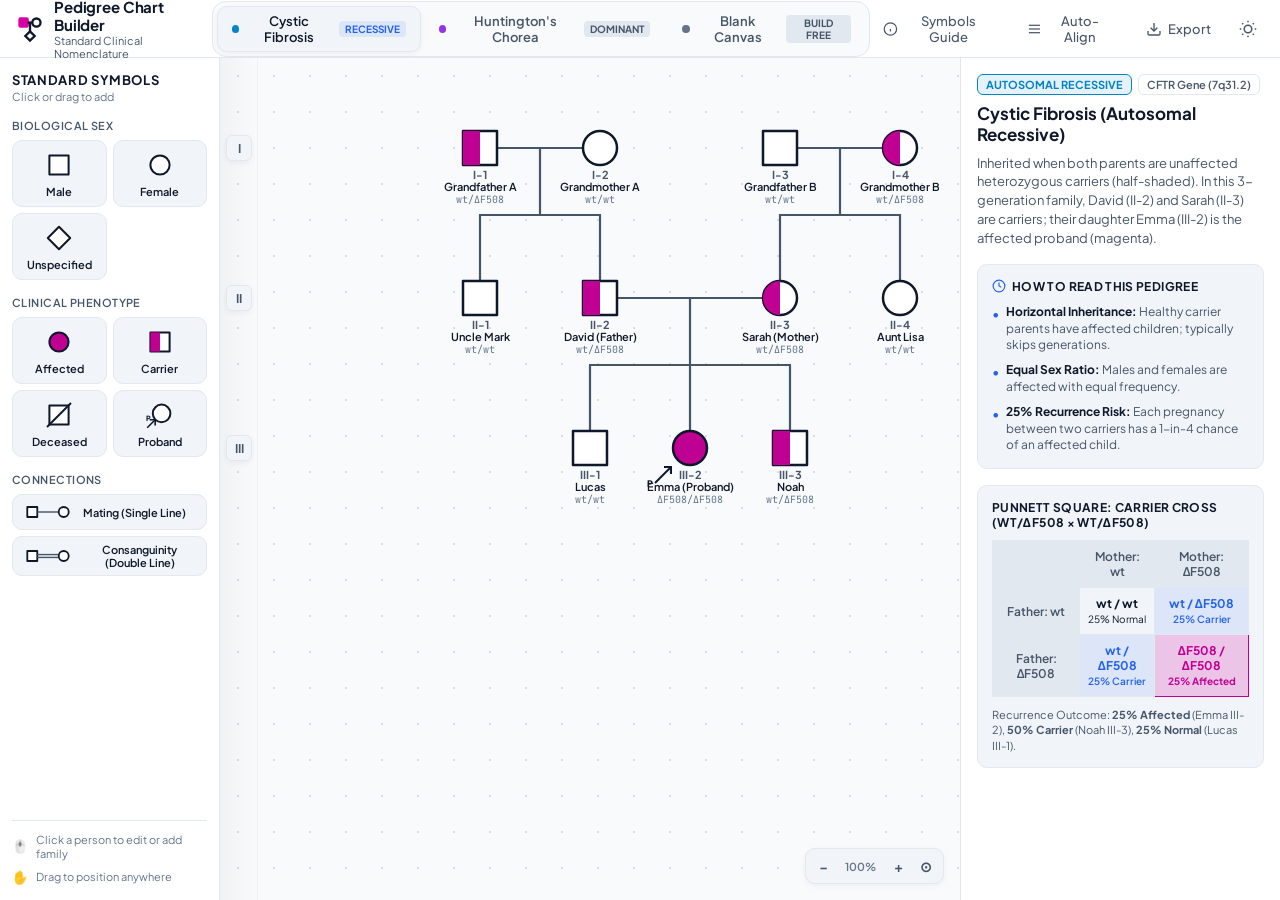
==== commit 70979388: "feat: default to light mode and enable background canvas drag panning" ====
--- a/pedigree-chart-builder/index.html
+++ b/pedigree-chart-builder/index.html
@@ -16,7 +16,7 @@
   
   <link rel="stylesheet" href="style.css">
 </head>
-<body data-theme="dark">
+<body data-theme="light">
 
   <!-- =========================================================================
        TOP HEADER: CLEAN, MINIMALIST, HIGH-IMPACT
@@ -94,8 +94,8 @@
         </div>
       </div>
 
-      <button id="btn-theme-toggle" class="btn-icon-only" aria-label="Toggle Theme" title="Toggle Theme">
-        <svg id="icon-sun" class="hidden" viewBox="0 0 24 24" fill="none" stroke="currentColor" stroke-width="2">
+      <button id="btn-theme-toggle" class="btn-icon-only" aria-label="Toggle Theme" title="Switch to Dark Mode">
+        <svg id="icon-sun" viewBox="0 0 24 24" fill="none" stroke="currentColor" stroke-width="2">
           <circle cx="12" cy="12" r="5"></circle>
           <line x1="12" y1="1" x2="12" y2="3"></line>
           <line x1="12" y1="21" x2="12" y2="23"></line>
@@ -106,7 +106,7 @@
           <line x1="4.22" y1="19.78" x2="5.64" y2="18.36"></line>
           <line x1="18.36" y1="5.64" x2="19.78" y2="4.22"></line>
         </svg>
-        <svg id="icon-moon" viewBox="0 0 24 24" fill="none" stroke="currentColor" stroke-width="2">
+        <svg id="icon-moon" class="hidden" viewBox="0 0 24 24" fill="none" stroke="currentColor" stroke-width="2">
           <path d="M21 12.79A9 9 0 1 1 11.21 3 7 7 0 0 0 21 12.79z"></path>
         </svg>
       </button>
@@ -234,6 +234,8 @@
         <div class="ruler-gen"><span>I</span></div>
         <div class="ruler-gen"><span>II</span></div>
         <div class="ruler-gen"><span>III</span></div>
+        <div class="ruler-gen" style="opacity: 0;"><span>IV</span></div>
+        <div class="ruler-gen" style="opacity: 0;"><span>V</span></div>
       </div>
 
       <!-- Main SVG Canvas -->
@@ -245,16 +247,16 @@
         </defs>
 
         <!-- Canvas Background Pattern -->
-        <rect width="100%" height="100%" fill="url(#grid-dots)"></rect>
+        <rect id="canvas-bg-rect" class="svg-bg-grid" width="100%" height="100%" fill="url(#grid-dots)"></rect>
 
         <!-- Transform Root for Smooth Pan & Zoom -->
         <g id="canvas-root" transform="matrix(1 0 0 1 0 0)">
           <!-- Connectors Layer -->
-          <g id="layer-connections"></g>
+          <g id="layer-connections" style="pointer-events: none;"></g>
           <!-- Individuals Layer -->
           <g id="layer-nodes"></g>
           <!-- Interactive Preview Line -->
-          <g id="layer-interaction"></g>
+          <g id="layer-interaction" style="pointer-events: none;"></g>
         </g>
       </svg>
 
--- a/pedigree-chart-builder/style.css
+++ b/pedigree-chart-builder/style.css
@@ -4,7 +4,85 @@
    ========================================================================== */
 
 :root {
-  /* Color Palette - Dark Theme Default */
+  /* Color Palette - Light Theme Default */
+  color-scheme: light;
+  --bg-body: #f8fafc;
+  --bg-sidebar: #ffffff;
+  --bg-card: #f1f5f9;
+  --bg-card-hover: #e2e8f0;
+  --bg-card-active: #cbd5e1;
+  --border-color: #e2e8f0;
+  --border-subtle: #edf2f7;
+  
+  --text-main: #0f172a;
+  --text-secondary: #475569;
+  --text-muted: #64748b;
+  
+  --primary: #2563eb;
+  --primary-hover: #1d4ed8;
+  --primary-subtle: rgba(37, 99, 235, 0.1);
+  
+  /* Clinical Standard Colors */
+  --magenta: #c00092;
+  --magenta-glow: rgba(192, 0, 146, 0.25);
+  --recessive-color: #0284c7;
+  --recessive-bg: rgba(2, 132, 199, 0.1);
+  --dominant-color: #9333ea;
+  --dominant-bg: rgba(147, 51, 234, 0.1);
+  
+  /* SVG & Symbol Rendering */
+  --sym-stroke: #0f172a;
+  --sym-unshaded: #ffffff;
+  --sym-affected: #c00092;
+  --sym-line: #475569;
+  --grid-dot: #cbd5e1;
+  --ruler-gradient: linear-gradient(to right, rgba(0, 0, 0, 0.03), transparent);
+  
+  --radius-sm: 6px;
+  --radius-md: 10px;
+  --radius-lg: 14px;
+  --shadow-sm: 0 2px 6px rgba(0, 0, 0, 0.05);
+  --shadow-md: 0 8px 24px rgba(0, 0, 0, 0.1);
+}
+
+[data-theme="light"] {
+  color-scheme: light;
+  --bg-body: #f8fafc;
+  --bg-sidebar: #ffffff;
+  --bg-card: #f1f5f9;
+  --bg-card-hover: #e2e8f0;
+  --bg-card-active: #cbd5e1;
+  --border-color: #e2e8f0;
+  --border-subtle: #edf2f7;
+  
+  --text-main: #0f172a;
+  --text-secondary: #475569;
+  --text-muted: #64748b;
+  
+  --primary: #2563eb;
+  --primary-hover: #1d4ed8;
+  --primary-subtle: rgba(37, 99, 235, 0.1);
+  
+  --magenta: #c00092;
+  --magenta-glow: rgba(192, 0, 146, 0.25);
+  --recessive-color: #0284c7;
+  --recessive-bg: rgba(2, 132, 199, 0.1);
+  --dominant-color: #9333ea;
+  --dominant-bg: rgba(147, 51, 234, 0.1);
+  
+  --sym-stroke: #0f172a;
+  --sym-unshaded: #ffffff;
+  --sym-affected: #c00092;
+  --sym-line: #475569;
+  --grid-dot: #cbd5e1;
+  --ruler-gradient: linear-gradient(to right, rgba(0, 0, 0, 0.03), transparent);
+  
+  --shadow-sm: 0 2px 6px rgba(0, 0, 0, 0.05);
+  --shadow-md: 0 8px 24px rgba(0, 0, 0, 0.1);
+}
+
+[data-theme="dark"] {
+  color-scheme: dark;
   --bg-body: #0b0f19;
   --bg-sidebar: #0f1627;
   --bg-card: #151f36;
@@ -21,7 +99,6 @@
   --primary-hover: #2563eb;
   --primary-subtle: rgba(59, 130, 246, 0.15);
   
-  /* Clinical Standard Colors */
   --magenta: #d800a6;
   --magenta-glow: rgba(216, 0, 166, 0.35);
   --recessive-color: #0ea5e9;
@@ -29,52 +106,15 @@
   --dominant-color: #a855f7;
   --dominant-bg: rgba(168, 85, 247, 0.15);
   
-  /* SVG & Symbol Rendering */
   --sym-stroke: #f1f5f9;
   --sym-unshaded: #0f1627;
   --sym-affected: #d800a6;
   --sym-line: #cbd5e1;
   --grid-dot: #1e293b;
-  
-  --radius-sm: 6px;
-  --radius-md: 10px;
-  --radius-lg: 14px;
+  --ruler-gradient: linear-gradient(to right, rgba(15, 22, 39, 0.4), transparent);
+  
   --shadow-sm: 0 2px 6px rgba(0, 0, 0, 0.3);
   --shadow-md: 0 8px 24px rgba(0, 0, 0, 0.45);
-}
-
-[data-theme="light"] {
-  --bg-body: #f8fafc;
-  --bg-sidebar: #ffffff;
-  --bg-card: #f1f5f9;
-  --bg-card-hover: #e2e8f0;
-  --bg-card-active: #cbd5e1;
-  --border-color: #e2e8f0;
-  --border-subtle: #edf2f7;
-  
-  --text-main: #0f172a;
-  --text-secondary: #475569;
-  --text-muted: #94a3b8;
-  
-  --primary: #2563eb;
-  --primary-hover: #1d4ed8;
-  --primary-subtle: rgba(37, 99, 235, 0.1);
-  
-  --magenta: #c00092;
-  --magenta-glow: rgba(192, 0, 146, 0.25);
-  --recessive-color: #0284c7;
-  --recessive-bg: rgba(2, 132, 199, 0.1);
-  --dominant-color: #9333ea;
-  --dominant-bg: rgba(147, 51, 234, 0.1);
-  
-  --sym-stroke: #0f172a;
-  --sym-unshaded: #ffffff;
-  --sym-affected: #c00092;
-  --sym-line: #475569;
-  --grid-dot: #cbd5e1;
-  
-  --shadow-sm: 0 2px 6px rgba(0, 0, 0, 0.05);
-  --shadow-md: 0 8px 24px rgba(0, 0, 0, 0.1);
 }
 
 /* Reset & Basics */
@@ -493,10 +533,15 @@
   height: 100%;
   cursor: grab;
   user-select: none;
-}
-
-.pedigree-svg:active {
-  cursor: grabbing;
+  touch-action: none;
+}
+
+.pedigree-svg:active,
+.pedigree-svg.panning,
+body.canvas-dragging,
+body.canvas-dragging * {
+  cursor: grabbing !important;
+  user-select: none !important;
 }
 
 /* Generation Ruler */
@@ -510,7 +555,7 @@
   display: flex;
   flex-direction: column;
   border-right: 1px dashed var(--border-subtle);
-  background: linear-gradient(to right, rgba(15, 22, 39, 0.4), transparent);
+  background: var(--ruler-gradient);
   z-index: 5;
 }
 
@@ -528,11 +573,16 @@
   font-size: 12px;
   font-weight: 700;
   color: var(--text-secondary);
+  box-shadow: var(--shadow-sm);
+  pointer-events: none;
+  transition: opacity 150ms ease;
 }
 
 .ruler-gen:nth-child(1) { top: 76px; }
 .ruler-gen:nth-child(2) { top: 226px; }
 .ruler-gen:nth-child(3) { top: 376px; }
+.ruler-gen:nth-child(4) { top: 526px; }
+.ruler-gen:nth-child(5) { top: 676px; }
 
 /* SVG Node Classes */
 .pedigree-node {
@@ -1299,3 +1349,31 @@
 
 /* Utilities */
 .hidden { display: none !important; }
+
+/* Non-intrusive Toast Notifications */
+.pedigree-toast {
+  position: fixed;
+  bottom: 24px;
+  right: 24px;
+  background: var(--bg-card);
+  color: var(--text-main);
+  border: 1px solid var(--border-color);
+  padding: 10px 16px;
+  border-radius: var(--radius-md);
+  font-size: 13px;
+  font-weight: 600;
+  box-shadow: var(--shadow-md);
+  z-index: 9999;
+  display: flex;
+  align-items: center;
+  gap: 8px;
+  opacity: 0;
+  transform: translateY(10px);
+  transition: all 200ms ease;
+  pointer-events: none;
+}
+
+.pedigree-toast.show {
+  opacity: 1;
+  transform: translateY(0);
+}
